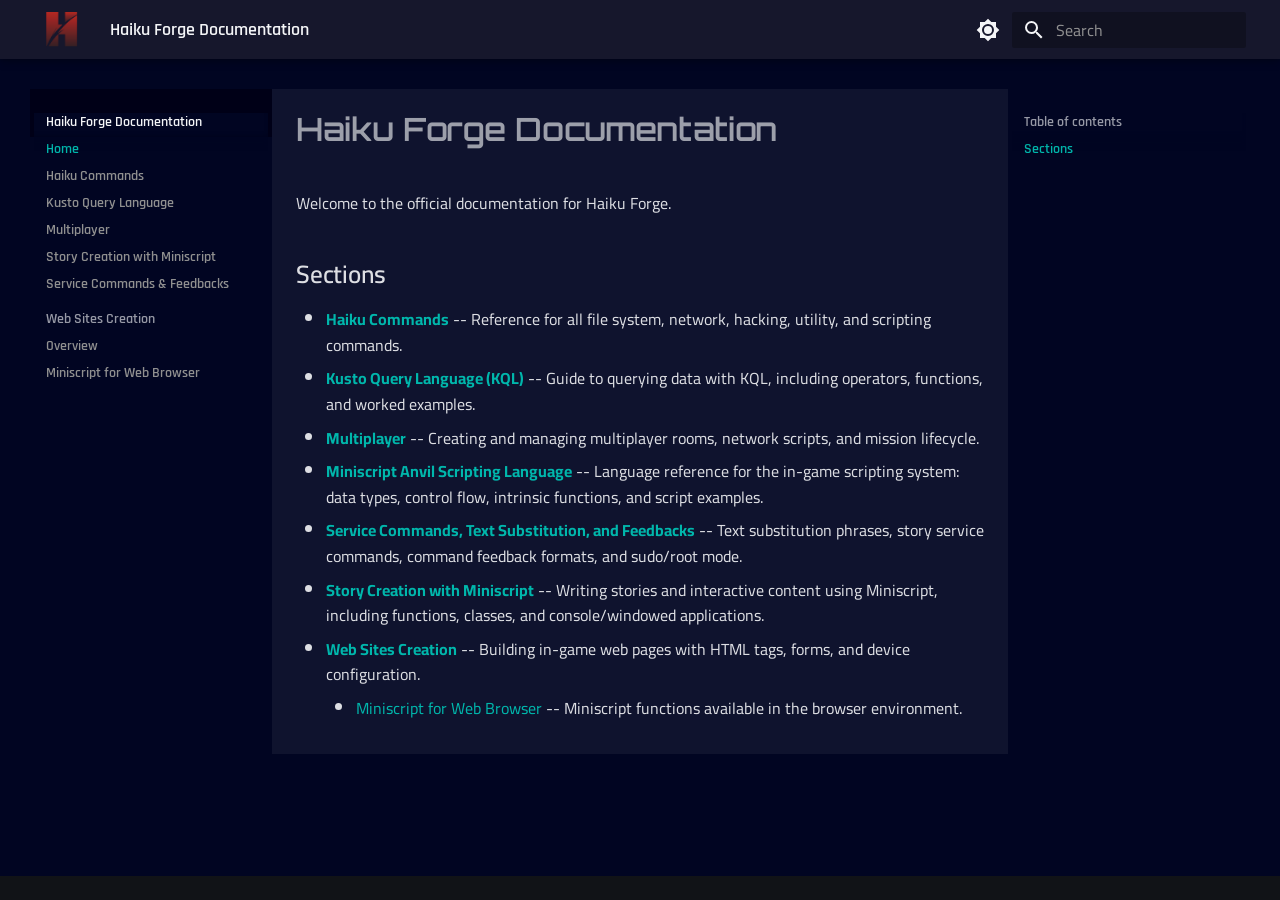
==== index.html @ ef755120 "Deployed f96b958 with MkDocs version: 1.6.1" ====
<!doctype html>
<html lang="en" class="no-js">
  <head>
    
      <meta charset="utf-8">
      <meta name="viewport" content="width=device-width,initial-scale=1">
      
      
      
        <link rel="canonical" href="https://haiku-inc.github.io/HaikuForgeDocumentation/">
      
      
      
        <link rel="next" href="haiku-commands/">
      
      
        
      
      
      <link rel="icon" href="assets/haiku-logo.png">
      <meta name="generator" content="mkdocs-1.6.1, mkdocs-material-9.7.6">
    
    
      
        <title>Haiku Forge Documentation</title>
      
    
    
      <link rel="stylesheet" href="assets/stylesheets/main.484c7ddc.min.css">
      
        
        <link rel="stylesheet" href="assets/stylesheets/palette.ab4e12ef.min.css">
      
      


    
    
      
    
    
      
        
        
        <link rel="preconnect" href="https://fonts.gstatic.com" crossorigin>
        <link rel="stylesheet" href="https://fonts.googleapis.com/css?family=Cairo:300,300i,400,400i,700,700i%7CInconsolata:400,400i,700,700i&display=fallback">
        <style>:root{--md-text-font:"Cairo";--md-code-font:"Inconsolata"}</style>
      
    
    
      <link rel="stylesheet" href="stylesheets/haiku.css">
    
    <script>__md_scope=new URL(".",location),__md_hash=e=>[...e].reduce(((e,_)=>(e<<5)-e+_.charCodeAt(0)),0),__md_get=(e,_=localStorage,t=__md_scope)=>JSON.parse(_.getItem(t.pathname+"."+e)),__md_set=(e,_,t=localStorage,a=__md_scope)=>{try{t.setItem(a.pathname+"."+e,JSON.stringify(_))}catch(e){}}</script>
    
      

    
    
  </head>
  
  
    
    
      
    
    
    
    
    <body dir="ltr" data-md-color-scheme="slate" data-md-color-primary="custom" data-md-color-accent="custom">
  
    
    <input class="md-toggle" data-md-toggle="drawer" type="checkbox" id="__drawer" autocomplete="off">
    <input class="md-toggle" data-md-toggle="search" type="checkbox" id="__search" autocomplete="off">
    <label class="md-overlay" for="__drawer"></label>
    <div data-md-component="skip">
      
        
        <a href="#haiku-forge-documentation" class="md-skip">
          Skip to content
        </a>
      
    </div>
    <div data-md-component="announce">
      
    </div>
    
    
      

  

<header class="md-header md-header--shadow" data-md-component="header">
  <nav class="md-header__inner md-grid" aria-label="Header">
    <a href="." title="Haiku Forge Documentation" class="md-header__button md-logo" aria-label="Haiku Forge Documentation" data-md-component="logo">
      
  <img src="assets/haiku-logo.png" alt="logo">

    </a>
    <label class="md-header__button md-icon" for="__drawer">
      
      <svg xmlns="http://www.w3.org/2000/svg" viewBox="0 0 24 24"><path d="M3 6h18v2H3zm0 5h18v2H3zm0 5h18v2H3z"/></svg>
    </label>
    <div class="md-header__title" data-md-component="header-title">
      <div class="md-header__ellipsis">
        <div class="md-header__topic">
          <span class="md-ellipsis">
            Haiku Forge Documentation
          </span>
        </div>
        <div class="md-header__topic" data-md-component="header-topic">
          <span class="md-ellipsis">
            
              Home
            
          </span>
        </div>
      </div>
    </div>
    
      
        <form class="md-header__option" data-md-component="palette">
  
    
    
    
    <input class="md-option" data-md-color-media="" data-md-color-scheme="slate" data-md-color-primary="custom" data-md-color-accent="custom"  aria-label="Switch to light mode"  type="radio" name="__palette" id="__palette_0">
    
      <label class="md-header__button md-icon" title="Switch to light mode" for="__palette_1" hidden>
        <svg xmlns="http://www.w3.org/2000/svg" viewBox="0 0 24 24"><path d="M12 8a4 4 0 0 0-4 4 4 4 0 0 0 4 4 4 4 0 0 0 4-4 4 4 0 0 0-4-4m0 10a6 6 0 0 1-6-6 6 6 0 0 1 6-6 6 6 0 0 1 6 6 6 6 0 0 1-6 6m8-9.31V4h-4.69L12 .69 8.69 4H4v4.69L.69 12 4 15.31V20h4.69L12 23.31 15.31 20H20v-4.69L23.31 12z"/></svg>
      </label>
    
  
    
    
    
    <input class="md-option" data-md-color-media="" data-md-color-scheme="default" data-md-color-primary="custom" data-md-color-accent="custom"  aria-label="Switch to dark mode"  type="radio" name="__palette" id="__palette_1">
    
      <label class="md-header__button md-icon" title="Switch to dark mode" for="__palette_0" hidden>
        <svg xmlns="http://www.w3.org/2000/svg" viewBox="0 0 24 24"><path d="M12 18c-.89 0-1.74-.2-2.5-.55C11.56 16.5 13 14.42 13 12s-1.44-4.5-3.5-5.45C10.26 6.2 11.11 6 12 6a6 6 0 0 1 6 6 6 6 0 0 1-6 6m8-9.31V4h-4.69L12 .69 8.69 4H4v4.69L.69 12 4 15.31V20h4.69L12 23.31 15.31 20H20v-4.69L23.31 12z"/></svg>
      </label>
    
  
</form>
      
    
    
      <script>var palette=__md_get("__palette");if(palette&&palette.color){if("(prefers-color-scheme)"===palette.color.media){var media=matchMedia("(prefers-color-scheme: light)"),input=document.querySelector(media.matches?"[data-md-color-media='(prefers-color-scheme: light)']":"[data-md-color-media='(prefers-color-scheme: dark)']");palette.color.media=input.getAttribute("data-md-color-media"),palette.color.scheme=input.getAttribute("data-md-color-scheme"),palette.color.primary=input.getAttribute("data-md-color-primary"),palette.color.accent=input.getAttribute("data-md-color-accent")}for(var[key,value]of Object.entries(palette.color))document.body.setAttribute("data-md-color-"+key,value)}</script>
    
    
    
      
      
        <label class="md-header__button md-icon" for="__search">
          
          <svg xmlns="http://www.w3.org/2000/svg" viewBox="0 0 24 24"><path d="M9.5 3A6.5 6.5 0 0 1 16 9.5c0 1.61-.59 3.09-1.56 4.23l.27.27h.79l5 5-1.5 1.5-5-5v-.79l-.27-.27A6.52 6.52 0 0 1 9.5 16 6.5 6.5 0 0 1 3 9.5 6.5 6.5 0 0 1 9.5 3m0 2C7 5 5 7 5 9.5S7 14 9.5 14 14 12 14 9.5 12 5 9.5 5"/></svg>
        </label>
        <div class="md-search" data-md-component="search" role="dialog">
  <label class="md-search__overlay" for="__search"></label>
  <div class="md-search__inner" role="search">
    <form class="md-search__form" name="search">
      <input type="text" class="md-search__input" name="query" aria-label="Search" placeholder="Search" autocapitalize="off" autocorrect="off" autocomplete="off" spellcheck="false" data-md-component="search-query" required>
      <label class="md-search__icon md-icon" for="__search">
        
        <svg xmlns="http://www.w3.org/2000/svg" viewBox="0 0 24 24"><path d="M9.5 3A6.5 6.5 0 0 1 16 9.5c0 1.61-.59 3.09-1.56 4.23l.27.27h.79l5 5-1.5 1.5-5-5v-.79l-.27-.27A6.52 6.52 0 0 1 9.5 16 6.5 6.5 0 0 1 3 9.5 6.5 6.5 0 0 1 9.5 3m0 2C7 5 5 7 5 9.5S7 14 9.5 14 14 12 14 9.5 12 5 9.5 5"/></svg>
        
        <svg xmlns="http://www.w3.org/2000/svg" viewBox="0 0 24 24"><path d="M20 11v2H8l5.5 5.5-1.42 1.42L4.16 12l7.92-7.92L13.5 5.5 8 11z"/></svg>
      </label>
      <nav class="md-search__options" aria-label="Search">
        
        <button type="reset" class="md-search__icon md-icon" title="Clear" aria-label="Clear" tabindex="-1">
          
          <svg xmlns="http://www.w3.org/2000/svg" viewBox="0 0 24 24"><path d="M19 6.41 17.59 5 12 10.59 6.41 5 5 6.41 10.59 12 5 17.59 6.41 19 12 13.41 17.59 19 19 17.59 13.41 12z"/></svg>
        </button>
      </nav>
      
        <div class="md-search__suggest" data-md-component="search-suggest"></div>
      
    </form>
    <div class="md-search__output">
      <div class="md-search__scrollwrap" tabindex="0" data-md-scrollfix>
        <div class="md-search-result" data-md-component="search-result">
          <div class="md-search-result__meta">
            Initializing search
          </div>
          <ol class="md-search-result__list" role="presentation"></ol>
        </div>
      </div>
    </div>
  </div>
</div>
      
    
    
  </nav>
  
</header>
    
    <div class="md-container" data-md-component="container">
      
      
        
          
        
      
      <main class="md-main" data-md-component="main">
        <div class="md-main__inner md-grid">
          
            
              
              <div class="md-sidebar md-sidebar--primary" data-md-component="sidebar" data-md-type="navigation" >
                <div class="md-sidebar__scrollwrap">
                  <div class="md-sidebar__inner">
                    



<nav class="md-nav md-nav--primary" aria-label="Navigation" data-md-level="0">
  <label class="md-nav__title" for="__drawer">
    <a href="." title="Haiku Forge Documentation" class="md-nav__button md-logo" aria-label="Haiku Forge Documentation" data-md-component="logo">
      
  <img src="assets/haiku-logo.png" alt="logo">

    </a>
    Haiku Forge Documentation
  </label>
  
  <ul class="md-nav__list" data-md-scrollfix>
    
      
      
  
  
    
  
  
  
    <li class="md-nav__item md-nav__item--active">
      
      <input class="md-nav__toggle md-toggle" type="checkbox" id="__toc">
      
      
        
      
      
        <label class="md-nav__link md-nav__link--active" for="__toc">
          
  
  
  <span class="md-ellipsis">
    
  
    Home
  

    
  </span>
  
  

          <span class="md-nav__icon md-icon"></span>
        </label>
      
      <a href="." class="md-nav__link md-nav__link--active">
        
  
  
  <span class="md-ellipsis">
    
  
    Home
  

    
  </span>
  
  

      </a>
      
        

<nav class="md-nav md-nav--secondary" aria-label="Table of contents">
  
  
  
    
  
  
    <label class="md-nav__title" for="__toc">
      <span class="md-nav__icon md-icon"></span>
      Table of contents
    </label>
    <ul class="md-nav__list" data-md-component="toc" data-md-scrollfix>
      
        <li class="md-nav__item">
  <a href="#sections" class="md-nav__link">
    <span class="md-ellipsis">
      
        Sections
      
    </span>
  </a>
  
</li>
      
    </ul>
  
</nav>
      
    </li>
  

    
      
      
  
  
  
  
    <li class="md-nav__item">
      <a href="haiku-commands/" class="md-nav__link">
        
  
  
  <span class="md-ellipsis">
    
  
    Haiku Commands
  

    
  </span>
  
  

      </a>
    </li>
  

    
      
      
  
  
  
  
    <li class="md-nav__item">
      <a href="kusto-query-language/" class="md-nav__link">
        
  
  
  <span class="md-ellipsis">
    
  
    Kusto Query Language
  

    
  </span>
  
  

      </a>
    </li>
  

    
      
      
  
  
  
  
    <li class="md-nav__item">
      <a href="multiplayer/" class="md-nav__link">
        
  
  
  <span class="md-ellipsis">
    
  
    Multiplayer
  

    
  </span>
  
  

      </a>
    </li>
  

    
      
      
  
  
  
  
    <li class="md-nav__item">
      <a href="story-creation-with-miniscript/" class="md-nav__link">
        
  
  
  <span class="md-ellipsis">
    
  
    Story Creation with Miniscript
  

    
  </span>
  
  

      </a>
    </li>
  

    
      
      
  
  
  
  
    <li class="md-nav__item">
      <a href="service-commands-and-feedbacks/" class="md-nav__link">
        
  
  
  <span class="md-ellipsis">
    
  
    Service Commands & Feedbacks
  

    
  </span>
  
  

      </a>
    </li>
  

    
      
      
  
  
  
  
    
    
    
    
      
        
        
      
    
    
    <li class="md-nav__item md-nav__item--section md-nav__item--nested">
      
        
        
          
        
        <input class="md-nav__toggle md-toggle md-toggle--indeterminate" type="checkbox" id="__nav_7" >
        
          
          <label class="md-nav__link" for="__nav_7" id="__nav_7_label" tabindex="">
            
  
  
  <span class="md-ellipsis">
    
  
    Web Sites Creation
  

    
  </span>
  
  

            <span class="md-nav__icon md-icon"></span>
          </label>
        
        <nav class="md-nav" data-md-level="1" aria-labelledby="__nav_7_label" aria-expanded="false">
          <label class="md-nav__title" for="__nav_7">
            <span class="md-nav__icon md-icon"></span>
            
  
    Web Sites Creation
  

          </label>
          <ul class="md-nav__list" data-md-scrollfix>
            
              
                
  
  
  
  
    <li class="md-nav__item">
      <a href="web-sites-creation/" class="md-nav__link">
        
  
  
  <span class="md-ellipsis">
    
  
    Overview
  

    
  </span>
  
  

      </a>
    </li>
  

              
            
              
                
  
  
  
  
    <li class="md-nav__item">
      <a href="web-sites-creation/miniscript-for-web-browser/" class="md-nav__link">
        
  
  
  <span class="md-ellipsis">
    
  
    Miniscript for Web Browser
  

    
  </span>
  
  

      </a>
    </li>
  

              
            
          </ul>
        </nav>
      
    </li>
  

    
  </ul>
</nav>
                  </div>
                </div>
              </div>
            
            
              
              <div class="md-sidebar md-sidebar--secondary" data-md-component="sidebar" data-md-type="toc" >
                <div class="md-sidebar__scrollwrap">
                  <div class="md-sidebar__inner">
                    

<nav class="md-nav md-nav--secondary" aria-label="Table of contents">
  
  
  
    
  
  
    <label class="md-nav__title" for="__toc">
      <span class="md-nav__icon md-icon"></span>
      Table of contents
    </label>
    <ul class="md-nav__list" data-md-component="toc" data-md-scrollfix>
      
        <li class="md-nav__item">
  <a href="#sections" class="md-nav__link">
    <span class="md-ellipsis">
      
        Sections
      
    </span>
  </a>
  
</li>
      
    </ul>
  
</nav>
                  </div>
                </div>
              </div>
            
          
          
            <div class="md-content" data-md-component="content">
              
              <article class="md-content__inner md-typeset">
                
                  



<h1 id="haiku-forge-documentation">Haiku Forge Documentation<a class="headerlink" href="#haiku-forge-documentation" title="Permanent link">&para;</a></h1>
<p>Welcome to the official documentation for Haiku Forge.</p>
<h2 id="sections">Sections<a class="headerlink" href="#sections" title="Permanent link">&para;</a></h2>
<ul>
<li><strong><a href="haiku-commands/">Haiku Commands</a></strong> -- Reference for all file system, network, hacking, utility, and scripting commands.</li>
<li><strong><a href="kusto-query-language/">Kusto Query Language (KQL)</a></strong> -- Guide to querying data with KQL, including operators, functions, and worked examples.</li>
<li><strong><a href="multiplayer/">Multiplayer</a></strong> -- Creating and managing multiplayer rooms, network scripts, and mission lifecycle.</li>
<li><strong><a href="miniscript-anvil-scripting-language/">Miniscript Anvil Scripting Language</a></strong> -- Language reference for the in-game scripting system: data types, control flow, intrinsic functions, and script examples.</li>
<li><strong><a href="service-commands-and-feedbacks/">Service Commands, Text Substitution, and Feedbacks</a></strong> -- Text substitution phrases, story service commands, command feedback formats, and sudo/root mode.</li>
<li><strong><a href="story-creation-with-miniscript/">Story Creation with Miniscript</a></strong> -- Writing stories and interactive content using Miniscript, including functions, classes, and console/windowed applications.</li>
<li><strong><a href="web-sites-creation/">Web Sites Creation</a></strong> -- Building in-game web pages with HTML tags, forms, and device configuration.<ul>
<li><a href="web-sites-creation/miniscript-for-web-browser/">Miniscript for Web Browser</a> -- Miniscript functions available in the browser environment.</li>
</ul>
</li>
</ul>












                
              </article>
            </div>
          
          
<script>var target=document.getElementById(location.hash.slice(1));target&&target.name&&(target.checked=target.name.startsWith("__tabbed_"))</script>
        </div>
        
          <button type="button" class="md-top md-icon" data-md-component="top" hidden>
  
  <svg xmlns="http://www.w3.org/2000/svg" viewBox="0 0 24 24"><path d="M13 20h-2V8l-5.5 5.5-1.42-1.42L12 4.16l7.92 7.92-1.42 1.42L13 8z"/></svg>
  Back to top
</button>
        
      </main>
      
        <footer class="md-footer">
  
  <div class="md-footer-meta md-typeset">
    <div class="md-footer-meta__inner md-grid">
      <div class="md-copyright">
  
  
</div>
      
    </div>
  </div>
</footer>
      
    </div>
    <div class="md-dialog" data-md-component="dialog">
      <div class="md-dialog__inner md-typeset"></div>
    </div>
    
    
    
      
      
      <script id="__config" type="application/json">{"annotate": null, "base": ".", "features": ["navigation.sections", "navigation.expand", "search.suggest", "search.highlight", "content.code.copy", "navigation.top"], "search": "assets/javascripts/workers/search.2c215733.min.js", "tags": null, "translations": {"clipboard.copied": "Copied to clipboard", "clipboard.copy": "Copy to clipboard", "search.result.more.one": "1 more on this page", "search.result.more.other": "# more on this page", "search.result.none": "No matching documents", "search.result.one": "1 matching document", "search.result.other": "# matching documents", "search.result.placeholder": "Type to start searching", "search.result.term.missing": "Missing", "select.version": "Select version"}, "version": null}</script>
    
    
      <script src="assets/javascripts/bundle.79ae519e.min.js"></script>
      
    
  </body>
</html>
---- assets/stylesheets/main.484c7ddc.min.css ----
@charset "UTF-8";html{-webkit-text-size-adjust:none;-moz-text-size-adjust:none;text-size-adjust:none;box-sizing:border-box}*,:after,:before{box-sizing:inherit}@media (prefers-reduced-motion){*,:after,:before{transition:none!important}}body{margin:0}a,button,input,label{-webkit-tap-highlight-color:transparent}a{color:inherit;text-decoration:none}hr{border:0;box-sizing:initial;display:block;height:.05rem;overflow:visible;padding:0}small{font-size:80%}sub,sup{line-height:1em}img{border-style:none}table{border-collapse:initial;border-spacing:0}td,th{font-weight:400;vertical-align:top}button{background:#0000;border:0;font-family:inherit;font-size:inherit;margin:0;padding:0}input{border:0;outline:none}:root{--md-primary-fg-color:#4051b5;--md-primary-fg-color--light:#5d6cc0;--md-primary-fg-color--dark:#303fa1;--md-primary-bg-color:#fff;--md-primary-bg-color--light:#ffffffb3;--md-accent-fg-color:#526cfe;--md-accent-fg-color--transparent:#526cfe1a;--md-accent-bg-color:#fff;--md-accent-bg-color--light:#ffffffb3}[data-md-color-scheme=default]{color-scheme:light}[data-md-color-scheme=default] img[src$="#gh-dark-mode-only"],[data-md-color-scheme=default] img[src$="#only-dark"]{display:none}:root,[data-md-color-scheme=default]{--md-hue:225deg;--md-default-fg-color:#000000de;--md-default-fg-color--light:#0000008a;--md-default-fg-color--lighter:#00000052;--md-default-fg-color--lightest:#00000012;--md-default-bg-color:#fff;--md-default-bg-color--light:#ffffffb3;--md-default-bg-color--lighter:#ffffff4d;--md-default-bg-color--lightest:#ffffff1f;--md-code-fg-color:#36464e;--md-code-bg-color:#f5f5f5;--md-code-bg-color--light:#f5f5f5b3;--md-code-bg-color--lighter:#f5f5f54d;--md-code-hl-color:#4287ff;--md-code-hl-color--light:#4287ff1a;--md-code-hl-number-color:#d52a2a;--md-code-hl-special-color:#db1457;--md-code-hl-function-color:#a846b9;--md-code-hl-constant-color:#6e59d9;--md-code-hl-keyword-color:#3f6ec6;--md-code-hl-string-color:#1c7d4d;--md-code-hl-name-color:var(--md-code-fg-color);--md-code-hl-operator-color:var(--md-default-fg-color--light);--md-code-hl-punctuation-color:var(--md-default-fg-color--light);--md-code-hl-comment-color:var(--md-default-fg-color--light);--md-code-hl-generic-color:var(--md-default-fg-color--light);--md-code-hl-variable-color:var(--md-default-fg-color--light);--md-typeset-color:var(--md-default-fg-color);--md-typeset-a-color:var(--md-primary-fg-color);--md-typeset-del-color:#f5503d26;--md-typeset-ins-color:#0bd57026;--md-typeset-kbd-color:#fafafa;--md-typeset-kbd-accent-color:#fff;--md-typeset-kbd-border-color:#b8b8b8;--md-typeset-mark-color:#ffff0080;--md-typeset-table-color:#0000001f;--md-typeset-table-color--light:rgba(0,0,0,.035);--md-admonition-fg-color:var(--md-default-fg-color);--md-admonition-bg-color:var(--md-default-bg-color);--md-warning-fg-color:#000000de;--md-warning-bg-color:#ff9;--md-footer-fg-color:#fff;--md-footer-fg-color--light:#ffffffb3;--md-footer-fg-color--lighter:#ffffff73;--md-footer-bg-color:#000000de;--md-footer-bg-color--dark:#00000052;--md-shadow-z1:0 0.2rem 0.5rem #0000000d,0 0 0.05rem #0000001a;--md-shadow-z2:0 0.2rem 0.5rem #0000001a,0 0 0.05rem #00000040;--md-shadow-z3:0 0.2rem 0.5rem #0003,0 0 0.05rem #00000059}.md-icon svg{fill:currentcolor;display:block;height:1.2rem;width:1.2rem}body{-webkit-font-smoothing:antialiased;-moz-osx-font-smoothing:grayscale;--md-text-font-family:var(--md-text-font,_),-apple-system,BlinkMacSystemFont,Helvetica,Arial,sans-serif;--md-code-font-family:var(--md-code-font,_),SFMono-Regular,Consolas,Menlo,monospace}aside,body,input{font-feature-settings:"kern","liga";color:var(--md-typeset-color);font-family:var(--md-text-font-family)}code,kbd,pre{font-feature-settings:"kern";font-family:var(--md-code-font-family)}:root{--md-typeset-table-sort-icon:url('data:image/svg+xml;charset=utf-8,<svg xmlns="http://www.w3.org/2000/svg" viewBox="0 0 24 24"><path d="m18 21-4-4h3V7h-3l4-4 4 4h-3v10h3M2 19v-2h10v2M2 13v-2h7v2M2 7V5h4v2z"/></svg>');--md-typeset-table-sort-icon--asc:url('data:image/svg+xml;charset=utf-8,<svg xmlns="http://www.w3.org/2000/svg" viewBox="0 0 24 24"><path d="M19 17h3l-4 4-4-4h3V3h2M2 17h10v2H2M6 5v2H2V5m0 6h7v2H2z"/></svg>');--md-typeset-table-sort-icon--desc:url('data:image/svg+xml;charset=utf-8,<svg xmlns="http://www.w3.org/2000/svg" viewBox="0 0 24 24"><path d="M19 7h3l-4-4-4 4h3v14h2M2 17h10v2H2M6 5v2H2V5m0 6h7v2H2z"/></svg>')}.md-typeset{-webkit-print-color-adjust:exact;color-adjust:exact;font-size:.8rem;line-height:1.6;overflow-wrap:break-word}@media print{.md-typeset{font-size:.68rem}}.md-typeset blockquote,.md-typeset dl,.md-typeset figure,.md-typeset ol,.md-typeset pre,.md-typeset ul{margin-bottom:1em;margin-top:1em}.md-typeset h1{color:var(--md-default-fg-color--light);font-size:2em;line-height:1.3;margin:0 0 1.25em}.md-typeset h1,.md-typeset h2{font-weight:300;letter-spacing:-.01em}.md-typeset h2{font-size:1.5625em;line-height:1.4;margin:1.6em 0 .64em}.md-typeset h3{font-size:1.25em;font-weight:400;letter-spacing:-.01em;line-height:1.5;margin:1.6em 0 .8em}.md-typeset h2+h3{margin-top:.8em}.md-typeset h4{font-weight:700;letter-spacing:-.01em;margin:1em 0}.md-typeset h5,.md-typeset h6{color:var(--md-default-fg-color--light);font-size:.8em;font-weight:700;letter-spacing:-.01em;margin:1.25em 0}.md-typeset h5{text-transform:uppercase}.md-typeset h5 code{text-transform:none}.md-typeset hr{border-bottom:.05rem solid var(--md-default-fg-color--lightest);display:flow-root;margin:1.5em 0}.md-typeset a{color:var(--md-typeset-a-color);word-break:break-word}.md-typeset a,.md-typeset a:before{transition:color 125ms}.md-typeset a:focus,.md-typeset a:hover{color:var(--md-accent-fg-color)}.md-typeset a:focus code,.md-typeset a:hover code{background-color:var(--md-accent-fg-color--transparent);color:var(--md-accent-fg-color)}.md-typeset a code{color:var(--md-typeset-a-color)}.md-typeset a.focus-visible{outline-color:var(--md-accent-fg-color);outline-offset:.2rem}.md-typeset code,.md-typeset kbd,.md-typeset pre{color:var(--md-code-fg-color);direction:ltr;font-variant-ligatures:none;transition:background-color 125ms}@media print{.md-typeset code,.md-typeset kbd,.md-typeset pre{white-space:pre-wrap}}.md-typeset code{background-color:var(--md-code-bg-color);border-radius:.1rem;-webkit-box-decoration-break:clone;box-decoration-break:clone;font-size:.85em;padding:0 .2941176471em;transition:color 125ms,background-color 125ms;word-break:break-word}.md-typeset code:not(.focus-visible){-webkit-tap-highlight-color:transparent;outline:none}.md-typeset pre{display:flow-root;line-height:1.4;position:relative}.md-typeset pre>code{-webkit-box-decoration-break:slice;box-decoration-break:slice;box-shadow:none;display:block;margin:0;outline-color:var(--md-accent-fg-color);overflow:auto;padding:.7720588235em 1.1764705882em;scrollbar-color:var(--md-default-fg-color--lighter) #0000;scrollbar-width:thin;touch-action:auto;word-break:normal}.md-typeset pre>code:hover{scrollbar-color:var(--md-accent-fg-color) #0000}.md-typeset pre>code::-webkit-scrollbar{height:.2rem;width:.2rem}.md-typeset pre>code::-webkit-scrollbar-thumb{background-color:var(--md-default-fg-color--lighter)}.md-typeset pre>code::-webkit-scrollbar-thumb:hover{background-color:var(--md-accent-fg-color)}.md-typeset kbd{background-color:var(--md-typeset-kbd-color);border-radius:.1rem;box-shadow:0 .1rem 0 .05rem var(--md-typeset-kbd-border-color),0 .1rem 0 var(--md-typeset-kbd-border-color),0 -.1rem .2rem var(--md-typeset-kbd-accent-color) inset;color:var(--md-default-fg-color);display:inline-block;font-size:.75em;padding:0 .6666666667em;vertical-align:text-top;word-break:break-word}.md-typeset mark{background-color:var(--md-typeset-mark-color);-webkit-box-decoration-break:clone;box-decoration-break:clone;color:inherit;word-break:break-word}.md-typeset abbr{cursor:help;text-decoration:none}.md-typeset [data-preview],.md-typeset abbr{border-bottom:.05rem dotted var(--md-default-fg-color--light)}.md-typeset small{opacity:.75}[dir=ltr] .md-typeset sub,[dir=ltr] .md-typeset sup{margin-left:.078125em}[dir=rtl] .md-typeset sub,[dir=rtl] .md-typeset sup{margin-right:.078125em}[dir=ltr] .md-typeset blockquote{padding-left:.6rem}[dir=rtl] .md-typeset blockquote{padding-right:.6rem}[dir=ltr] .md-typeset blockquote{border-left:.2rem solid var(--md-default-fg-color--lighter)}[dir=rtl] .md-typeset blockquote{border-right:.2rem solid var(--md-default-fg-color--lighter)}.md-typeset blockquote{color:var(--md-default-fg-color--light);margin-left:0;margin-right:0}.md-typeset ul{list-style-type:disc}.md-typeset ul[type]{list-style-type:revert-layer}[dir=ltr] .md-typeset ol,[dir=ltr] .md-typeset ul{margin-left:.625em}[dir=rtl] .md-typeset ol,[dir=rtl] .md-typeset ul{margin-right:.625em}.md-typeset ol,.md-typeset ul{padding:0}.md-typeset ol:not([hidden]),.md-typeset ul:not([hidden]){display:flow-root}.md-typeset ol ol,.md-typeset ul ol{list-style-type:lower-alpha}.md-typeset ol ol ol,.md-typeset ul ol ol{list-style-type:lower-roman}.md-typeset ol ol ol ol,.md-typeset ul ol ol ol{list-style-type:upper-alpha}.md-typeset ol ol ol ol ol,.md-typeset ul ol ol ol ol{list-style-type:upper-roman}.md-typeset ol[type],.md-typeset ul[type]{list-style-type:revert-layer}[dir=ltr] .md-typeset ol li,[dir=ltr] .md-typeset ul li{margin-left:1.25em}[dir=rtl] .md-typeset ol li,[dir=rtl] .md-typeset ul li{margin-right:1.25em}.md-typeset ol li,.md-typeset ul li{margin-bottom:.5em}.md-typeset ol li blockquote,.md-typeset ol li p,.md-typeset ul li blockquote,.md-typeset ul li p{margin:.5em 0}.md-typeset ol li:last-child,.md-typeset ul li:last-child{margin-bottom:0}[dir=ltr] .md-typeset ol li ol,[dir=ltr] .md-typeset ol li ul,[dir=ltr] .md-typeset ul li ol,[dir=ltr] .md-typeset ul li ul{margin-left:.625em}[dir=rtl] .md-typeset ol li ol,[dir=rtl] .md-typeset ol li ul,[dir=rtl] .md-typeset ul li ol,[dir=rtl] .md-typeset ul li ul{margin-right:.625em}.md-typeset ol li ol,.md-typeset ol li ul,.md-typeset ul li ol,.md-typeset ul li ul{margin-bottom:.5em;margin-top:.5em}[dir=ltr] .md-typeset dd{margin-left:1.875em}[dir=rtl] .md-typeset dd{margin-right:1.875em}.md-typeset dd{margin-bottom:1.5em;margin-top:1em}.md-typeset img,.md-typeset svg,.md-typeset video{height:auto;max-width:100%}.md-typeset img[align=left]{margin:1em 1em 1em 0}.md-typeset img[align=right]{margin:1em 0 1em 1em}.md-typeset img[align]:only-child{margin-top:0}.md-typeset figure{display:flow-root;margin:1em auto;max-width:100%;text-align:center;width:fit-content}.md-typeset figure img{display:block;margin:0 auto}.md-typeset figcaption{font-style:italic;margin:1em auto;max-width:24rem}.md-typeset iframe{max-width:100%}.md-typeset table:not([class]){background-color:var(--md-default-bg-color);border:.05rem solid var(--md-typeset-table-color);border-radius:.1rem;display:inline-block;font-size:.64rem;max-width:100%;overflow:auto;touch-action:auto}@media print{.md-typeset table:not([class]){display:table}}.md-typeset table:not([class])+*{margin-top:1.5em}.md-typeset table:not([class]) td>:first-child,.md-typeset table:not([class]) th>:first-child{margin-top:0}.md-typeset table:not([class]) td>:last-child,.md-typeset table:not([class]) th>:last-child{margin-bottom:0}.md-typeset table:not([class]) td:not([align]),.md-typeset table:not([class]) th:not([align]){text-align:left}[dir=rtl] .md-typeset table:not([class]) td:not([align]),[dir=rtl] .md-typeset table:not([class]) th:not([align]){text-align:right}.md-typeset table:not([class]) th{font-weight:700;min-width:5rem;padding:.9375em 1.25em;vertical-align:top}.md-typeset table:not([class]) td{border-top:.05rem solid var(--md-typeset-table-color);padding:.9375em 1.25em;vertical-align:top}.md-typeset table:not([class]) tbody tr{transition:background-color 125ms}.md-typeset table:not([class]) tbody tr:hover{background-color:var(--md-typeset-table-color--light);box-shadow:0 .05rem 0 var(--md-default-bg-color) inset}.md-typeset table:not([class]) a{word-break:normal}.md-typeset table th[role=columnheader]{cursor:pointer}[dir=ltr] .md-typeset table th[role=columnheader]:after{margin-left:.5em}[dir=rtl] .md-typeset table th[role=columnheader]:after{margin-right:.5em}.md-typeset table th[role=columnheader]:after{content:"";display:inline-block;height:1.2em;-webkit-mask-image:var(--md-typeset-table-sort-icon);mask-image:var(--md-typeset-table-sort-icon);-webkit-mask-repeat:no-repeat;mask-repeat:no-repeat;-webkit-mask-size:contain;mask-size:contain;transition:background-color 125ms;vertical-align:text-bottom;width:1.2em}.md-typeset table th[role=columnheader]:hover:after{background-color:var(--md-default-fg-color--lighter)}.md-typeset table th[role=columnheader][aria-sort=ascending]:after{background-color:var(--md-default-fg-color--light);-webkit-mask-image:var(--md-typeset-table-sort-icon--asc);mask-image:var(--md-typeset-table-sort-icon--asc)}.md-typeset table th[role=columnheader][aria-sort=descending]:after{background-color:var(--md-default-fg-color--light);-webkit-mask-image:var(--md-typeset-table-sort-icon--desc);mask-image:var(--md-typeset-table-sort-icon--desc)}.md-typeset__scrollwrap{margin:1em -.8rem;overflow-x:auto;touch-action:auto}.md-typeset__table{display:inline-block;margin-bottom:.5em;padding:0 .8rem}@media print{.md-typeset__table{display:block}}html .md-typeset__table table{display:table;margin:0;overflow:hidden;width:100%}@media screen and (max-width:44.984375em){.md-content__inner>pre{margin:1em -.8rem}.md-content__inner>pre code{border-radius:0}}.md-typeset .md-author{border-radius:100%;display:block;flex-shrink:0;height:1.6rem;overflow:hidden;position:relative;transition:color 125ms,transform 125ms;width:1.6rem}.md-typeset .md-author img{display:block}.md-typeset .md-author--more{background:var(--md-default-fg-color--lightest);color:var(--md-default-fg-color--lighter);font-size:.6rem;font-weight:700;line-height:1.6rem;text-align:center}.md-typeset .md-author--long{height:2.4rem;width:2.4rem}.md-typeset a.md-author{transform:scale(1)}.md-typeset a.md-author img{border-radius:100%;filter:grayscale(100%) opacity(75%);transition:filter 125ms}.md-typeset a.md-author:focus,.md-typeset a.md-author:hover{transform:scale(1.1);z-index:1}.md-typeset a.md-author:focus img,.md-typeset a.md-author:hover img{filter:grayscale(0)}.md-banner{background-color:var(--md-footer-bg-color);color:var(--md-footer-fg-color);overflow:auto}@media print{.md-banner{display:none}}.md-banner--warning{background-color:var(--md-warning-bg-color);color:var(--md-warning-fg-color)}.md-banner__inner{font-size:.7rem;margin:.6rem auto;padding:0 .8rem}[dir=ltr] .md-banner__button{float:right}[dir=rtl] .md-banner__button{float:left}.md-banner__button{color:inherit;cursor:pointer;transition:opacity .25s}.no-js .md-banner__button{display:none}.md-banner__button:hover{opacity:.7}html{font-size:125%;height:100%;overflow-x:hidden}@media screen and (min-width:100em){html{font-size:137.5%}}@media screen and (min-width:125em){html{font-size:150%}}body{background-color:var(--md-default-bg-color);display:flex;flex-direction:column;font-size:.5rem;min-height:100%;position:relative;width:100%}@media print{body{display:block}}@media screen and (max-width:59.984375em){body[data-md-scrolllock]{position:fixed}}.md-grid{margin-left:auto;margin-right:auto;max-width:61rem}.md-container{display:flex;flex-direction:column;flex-grow:1}@media print{.md-container{display:block}}.md-main{flex-grow:1}.md-main__inner{display:flex;height:100%;margin-top:1.5rem}.md-ellipsis{overflow:hidden;text-overflow:ellipsis}.md-toggle{display:none}.md-option{height:0;opacity:0;position:absolute;width:0}.md-option:checked+label:not([hidden]){display:block}.md-option.focus-visible+label{outline-color:var(--md-accent-fg-color);outline-style:auto}.md-skip{background-color:var(--md-default-fg-color);border-radius:.1rem;color:var(--md-default-bg-color);font-size:.64rem;margin:.5rem;opacity:0;outline-color:var(--md-accent-fg-color);padding:.3rem .5rem;position:fixed;transform:translateY(.4rem);z-index:-1}.md-skip:focus{opacity:1;transform:translateY(0);transition:transform .25s cubic-bezier(.4,0,.2,1),opacity 175ms 75ms;z-index:10}@page{margin:25mm}:root{--md-clipboard-icon:url('data:image/svg+xml;charset=utf-8,<svg xmlns="http://www.w3.org/2000/svg" viewBox="0 0 24 24"><path d="M19 21H8V7h11m0-2H8a2 2 0 0 0-2 2v14a2 2 0 0 0 2 2h11a2 2 0 0 0 2-2V7a2 2 0 0 0-2-2m-3-4H4a2 2 0 0 0-2 2v14h2V3h12z"/></svg>')}.md-clipboard{border-radius:.1rem;color:var(--md-default-fg-color--lightest);cursor:pointer;height:1.5em;outline-color:var(--md-accent-fg-color);outline-offset:.1rem;transition:color .25s;width:1.5em;z-index:1}@media print{.md-clipboard{display:none}}.md-clipboard:not(.focus-visible){-webkit-tap-highlight-color:transparent;outline:none}:hover>.md-clipboard{color:var(--md-default-fg-color--light)}.md-clipboard:focus,.md-clipboard:hover{color:var(--md-accent-fg-color)}.md-clipboard:after{background-color:currentcolor;content:"";display:block;height:1.125em;margin:0 auto;-webkit-mask-image:var(--md-clipboard-icon);mask-image:var(--md-clipboard-icon);-webkit-mask-position:center;mask-position:center;-webkit-mask-repeat:no-repeat;mask-repeat:no-repeat;-webkit-mask-size:contain;mask-size:contain;width:1.125em}.md-clipboard--inline{cursor:pointer}.md-clipboard--inline code{transition:color .25s,background-color .25s}.md-clipboard--inline:focus code,.md-clipboard--inline:hover code{background-color:var(--md-accent-fg-color--transparent);color:var(--md-accent-fg-color)}:root{--md-code-select-icon:url('data:image/svg+xml;charset=utf-8,<svg xmlns="http://www.w3.org/2000/svg" viewBox="0 0 24 24"><path d="M19 19h-4v2h4c1.1 0 2-.9 2-2v-4h-2m0-12h-4v2h4v4h2V5c0-1.1-.9-2-2-2M5 5h4V3H5c-1.1 0-2 .9-2 2v4h2m0 6H3v4c0 1.1.9 2 2 2h4v-2H5zm2-4h2v2H7zm4 0h2v2h-2zm4 0h2v2h-2zM7 7h2v2H7zm4 0h2v2h-2zm4 0h2v2h-2zm-8 8h2v2H7zm4 0h2v2h-2zm4 0h2v2h-2z"/></svg>');--md-code-copy-icon:url('data:image/svg+xml;charset=utf-8,<svg xmlns="http://www.w3.org/2000/svg" viewBox="0 0 24 24"><path d="M19 21H8V7h11m0-2H8a2 2 0 0 0-2 2v14a2 2 0 0 0 2 2h11a2 2 0 0 0 2-2V7a2 2 0 0 0-2-2m-3-4H4a2 2 0 0 0-2 2v14h2V3h12z"/></svg>')}.md-typeset .md-code__content{display:grid}.md-code__nav{background-color:var(--md-code-bg-color--lighter);border-radius:.1rem;display:flex;gap:.2rem;padding:.2rem;position:absolute;right:.25em;top:.25em;transition:background-color .25s;z-index:1}:hover>.md-code__nav{background-color:var(--md-code-bg-color--light)}.md-code__button{color:var(--md-default-fg-color--lightest);cursor:pointer;display:block;height:1.5em;outline-color:var(--md-accent-fg-color);outline-offset:.1rem;transition:color .25s;width:1.5em}:hover>*>.md-code__button{color:var(--md-default-fg-color--light)}.md-code__button.focus-visible,.md-code__button:hover{color:var(--md-accent-fg-color)}.md-code__button--active{color:var(--md-default-fg-color)!important}.md-code__button:after{background-color:currentcolor;content:"";display:block;height:1.125em;margin:0 auto;-webkit-mask-position:center;mask-position:center;-webkit-mask-repeat:no-repeat;mask-repeat:no-repeat;-webkit-mask-size:contain;mask-size:contain;width:1.125em}.md-code__button[data-md-type=select]:after{-webkit-mask-image:var(--md-code-select-icon);mask-image:var(--md-code-select-icon)}.md-code__button[data-md-type=copy]:after{-webkit-mask-image:var(--md-code-copy-icon);mask-image:var(--md-code-copy-icon)}@keyframes consent{0%{opacity:0;transform:translateY(100%)}to{opacity:1;transform:translateY(0)}}@keyframes overlay{0%{opacity:0}to{opacity:1}}.md-consent__overlay{animation:overlay .25s both;-webkit-backdrop-filter:blur(.1rem);backdrop-filter:blur(.1rem);background-color:#0000008a;height:100%;opacity:1;position:fixed;top:0;width:100%;z-index:5}.md-consent__inner{animation:consent .5s cubic-bezier(.1,.7,.1,1) both;background-color:var(--md-default-bg-color);border:0;border-radius:.1rem;bottom:0;box-shadow:0 0 .2rem #0000001a,0 .2rem .4rem #0003;max-height:100%;overflow:auto;padding:0;position:fixed;width:100%;z-index:5}.md-consent__form{padding:.8rem}.md-consent__settings{display:none;margin:1em 0}input:checked+.md-consent__settings{display:block}.md-consent__controls{margin-bottom:.8rem}.md-typeset .md-consent__controls .md-button{display:inline}@media screen and (max-width:44.984375em){.md-typeset .md-consent__controls .md-button{display:block;margin-top:.4rem;text-align:center;width:100%}}.md-consent label{cursor:pointer}.md-content{flex-grow:1;min-width:0}.md-content__inner{margin:0 .8rem 1.2rem;padding-top:.6rem}@media screen and (min-width:76.25em){[dir=ltr] .md-sidebar--primary:not([hidden])~.md-content>.md-content__inner{margin-left:1.2rem}[dir=ltr] .md-sidebar--secondary:not([hidden])~.md-content>.md-content__inner,[dir=rtl] .md-sidebar--primary:not([hidden])~.md-content>.md-content__inner{margin-right:1.2rem}[dir=rtl] .md-sidebar--secondary:not([hidden])~.md-content>.md-content__inner{margin-left:1.2rem}}.md-content__inner:before{content:"";display:block;height:.4rem}.md-content__inner>:last-child{margin-bottom:0}[dir=ltr] .md-content__button{float:right}[dir=rtl] .md-content__button{float:left}[dir=ltr] .md-content__button{margin-left:.4rem}[dir=rtl] .md-content__button{margin-right:.4rem}.md-content__button{margin:.4rem 0;padding:0}@media print{.md-content__button{display:none}}.md-typeset .md-content__button{color:var(--md-default-fg-color--lighter)}.md-content__button svg{display:inline;vertical-align:top}[dir=rtl] .md-content__button svg{transform:scaleX(-1)}[dir=ltr] .md-dialog{right:.8rem}[dir=rtl] .md-dialog{left:.8rem}.md-dialog{background-color:var(--md-default-fg-color);border-radius:.1rem;bottom:.8rem;box-shadow:var(--md-shadow-z3);min-width:11.1rem;opacity:0;padding:.4rem .6rem;pointer-events:none;position:fixed;transform:translateY(100%);transition:transform 0ms .4s,opacity .4s;z-index:4}@media print{.md-dialog{display:none}}.md-dialog--active{opacity:1;pointer-events:auto;transform:translateY(0);transition:transform .4s cubic-bezier(.075,.85,.175,1),opacity .4s}.md-dialog__inner{color:var(--md-default-bg-color);font-size:.7rem}.md-feedback{margin:2em 0 1em;text-align:center}.md-feedback fieldset{border:none;margin:0;padding:0}.md-feedback__title{font-weight:700;margin:1em auto}.md-feedback__inner{position:relative}.md-feedback__list{display:flex;flex-wrap:wrap;place-content:baseline center;position:relative}.md-feedback__list:hover .md-icon:not(:disabled){color:var(--md-default-fg-color--lighter)}:disabled .md-feedback__list{min-height:1.8rem}.md-feedback__icon{color:var(--md-default-fg-color--light);cursor:pointer;flex-shrink:0;margin:0 .1rem;transition:color 125ms}.md-feedback__icon:not(:disabled).md-icon:hover{color:var(--md-accent-fg-color)}.md-feedback__icon:disabled{color:var(--md-default-fg-color--lightest);pointer-events:none}.md-feedback__note{opacity:0;position:relative;transform:translateY(.4rem);transition:transform .4s cubic-bezier(.1,.7,.1,1),opacity .15s}.md-feedback__note>*{margin:0 auto;max-width:16rem}:disabled .md-feedback__note{opacity:1;transform:translateY(0)}@media print{.md-feedback{display:none}}.md-footer{background-color:var(--md-footer-bg-color);color:var(--md-footer-fg-color)}@media print{.md-footer{display:none}}.md-footer__inner{justify-content:space-between;overflow:auto;padding:.2rem}.md-footer__inner:not([hidden]){display:flex}.md-footer__link{align-items:end;display:flex;flex-grow:0.01;margin-bottom:.4rem;margin-top:1rem;max-width:100%;outline-color:var(--md-accent-fg-color);overflow:hidden;transition:opacity .25s}.md-footer__link:focus,.md-footer__link:hover{opacity:.7}[dir=rtl] .md-footer__link svg{transform:scaleX(-1)}@media screen and (max-width:44.984375em){.md-footer__link--prev{flex-shrink:0}.md-footer__link--prev .md-footer__title{display:none}}[dir=ltr] .md-footer__link--next{margin-left:auto}[dir=rtl] .md-footer__link--next{margin-right:auto}.md-footer__link--next{text-align:right}[dir=rtl] .md-footer__link--next{text-align:left}.md-footer__title{flex-grow:1;font-size:.9rem;margin-bottom:.7rem;max-width:calc(100% - 2.4rem);padding:0 1rem;white-space:nowrap}.md-footer__button{margin:.2rem;padding:.4rem}.md-footer__direction{font-size:.64rem;opacity:.7}.md-footer-meta{background-color:var(--md-footer-bg-color--dark)}.md-footer-meta__inner{display:flex;flex-wrap:wrap;justify-content:space-between;padding:.2rem}html .md-footer-meta.md-typeset a{color:var(--md-footer-fg-color--light)}html .md-footer-meta.md-typeset a:focus,html .md-footer-meta.md-typeset a:hover{color:var(--md-footer-fg-color)}.md-copyright{color:var(--md-footer-fg-color--lighter);font-size:.64rem;margin:auto .6rem;padding:.4rem 0;width:100%}@media screen and (min-width:45em){.md-copyright{width:auto}}.md-copyright__highlight{color:var(--md-footer-fg-color--light)}.md-social{display:inline-flex;gap:.2rem;margin:0 .4rem;padding:.2rem 0 .6rem}@media screen and (min-width:45em){.md-social{padding:.6rem 0}}.md-social__link{display:inline-block;height:1.6rem;text-align:center;width:1.6rem}.md-social__link:before{line-height:1.9}.md-social__link svg{fill:currentcolor;max-height:.8rem;vertical-align:-25%}.md-typeset .md-button{border:.1rem solid;border-radius:.1rem;color:var(--md-primary-fg-color);cursor:pointer;display:inline-block;font-weight:700;padding:.625em 2em;transition:color 125ms,background-color 125ms,border-color 125ms}.md-typeset .md-button--primary{background-color:var(--md-primary-fg-color);border-color:var(--md-primary-fg-color);color:var(--md-primary-bg-color)}.md-typeset .md-button:focus,.md-typeset .md-button:hover{background-color:var(--md-accent-fg-color);border-color:var(--md-accent-fg-color);color:var(--md-accent-bg-color)}[dir=ltr] .md-typeset .md-input{border-top-left-radius:.1rem}[dir=ltr] .md-typeset .md-input,[dir=rtl] .md-typeset .md-input{border-top-right-radius:.1rem}[dir=rtl] .md-typeset .md-input{border-top-left-radius:.1rem}.md-typeset .md-input{border-bottom:.1rem solid var(--md-default-fg-color--lighter);box-shadow:var(--md-shadow-z1);font-size:.8rem;height:1.8rem;padding:0 .6rem;transition:border .25s,box-shadow .25s}.md-typeset .md-input:focus,.md-typeset .md-input:hover{border-bottom-color:var(--md-accent-fg-color);box-shadow:var(--md-shadow-z2)}.md-typeset .md-input--stretch{width:100%}.md-header{background-color:var(--md-primary-fg-color);box-shadow:0 0 .2rem #0000,0 .2rem .4rem #0000;color:var(--md-primary-bg-color);display:block;left:0;position:sticky;right:0;top:0;z-index:4}@media print{.md-header{display:none}}.md-header[hidden]{transform:translateY(-100%);transition:transform .25s cubic-bezier(.8,0,.6,1),box-shadow .25s}.md-header--shadow{box-shadow:0 0 .2rem #0000001a,0 .2rem .4rem #0003;transition:transform .25s cubic-bezier(.1,.7,.1,1),box-shadow .25s}.md-header__inner{align-items:center;display:flex;padding:0 .2rem}.md-header__button{color:currentcolor;cursor:pointer;margin:.2rem;outline-color:var(--md-accent-fg-color);padding:.4rem;position:relative;transition:opacity .25s;vertical-align:middle;z-index:1}.md-header__button:hover{opacity:.7}.md-header__button:not([hidden]){display:inline-block}.md-header__button:not(.focus-visible){-webkit-tap-highlight-color:transparent;outline:none}.md-header__button.md-logo{margin:.2rem;padding:.4rem}@media screen and (max-width:76.234375em){.md-header__button.md-logo{display:none}}.md-header__button.md-logo img,.md-header__button.md-logo svg{fill:currentcolor;display:block;height:1.2rem;width:auto}@media screen and (min-width:60em){.md-header__button[for=__search]{display:none}}.no-js .md-header__button[for=__search]{display:none}[dir=rtl] .md-header__button[for=__search] svg{transform:scaleX(-1)}@media screen and (min-width:76.25em){.md-header__button[for=__drawer]{display:none}}.md-header__topic{display:flex;max-width:100%;position:absolute;transition:transform .4s cubic-bezier(.1,.7,.1,1),opacity .15s;white-space:nowrap}.md-header__topic+.md-header__topic{opacity:0;pointer-events:none;transform:translateX(1.25rem);transition:transform .4s cubic-bezier(1,.7,.1,.1),opacity .15s;z-index:-1}[dir=rtl] .md-header__topic+.md-header__topic{transform:translateX(-1.25rem)}.md-header__topic:first-child{font-weight:700}[dir=ltr] .md-header__title{margin-left:1rem;margin-right:.4rem}[dir=rtl] .md-header__title{margin-left:.4rem;margin-right:1rem}.md-header__title{flex-grow:1;font-size:.9rem;height:2.4rem;line-height:2.4rem}.md-header__title--active .md-header__topic{opacity:0;pointer-events:none;transform:translateX(-1.25rem);transition:transform .4s cubic-bezier(1,.7,.1,.1),opacity .15s;z-index:-1}[dir=rtl] .md-header__title--active .md-header__topic{transform:translateX(1.25rem)}.md-header__title--active .md-header__topic+.md-header__topic{opacity:1;pointer-events:auto;transform:translateX(0);transition:transform .4s cubic-bezier(.1,.7,.1,1),opacity .15s;z-index:0}.md-header__title>.md-header__ellipsis{height:100%;position:relative;width:100%}.md-header__option{display:flex;flex-shrink:0;max-width:100%;transition:max-width 0ms .25s,opacity .25s .25s;white-space:nowrap}[data-md-toggle=search]:checked~.md-header .md-header__option{max-width:0;opacity:0;transition:max-width 0ms,opacity 0ms}.md-header__option>input{bottom:0}.md-header__source{display:none}@media screen and (min-width:60em){[dir=ltr] .md-header__source{margin-left:1rem}[dir=rtl] .md-header__source{margin-right:1rem}.md-header__source{display:block;max-width:11.7rem;width:11.7rem}}@media screen and (min-width:76.25em){[dir=ltr] .md-header__source{margin-left:1.4rem}[dir=rtl] .md-header__source{margin-right:1.4rem}}.md-meta{color:var(--md-default-fg-color--light);font-size:.7rem;line-height:1.3}.md-meta__list{display:inline-flex;flex-wrap:wrap;list-style:none;margin:0;padding:0}.md-meta__item:not(:last-child):after{content:"·";margin-left:.2rem;margin-right:.2rem}.md-meta__link{color:var(--md-typeset-a-color)}.md-meta__link:focus,.md-meta__link:hover{color:var(--md-accent-fg-color)}.md-draft{background-color:#ff1744;border-radius:.125em;color:#fff;display:inline-block;font-weight:700;padding-left:.5714285714em;padding-right:.5714285714em}:root{--md-nav-icon--prev:url('data:image/svg+xml;charset=utf-8,<svg xmlns="http://www.w3.org/2000/svg" viewBox="0 0 24 24"><path d="M20 11v2H8l5.5 5.5-1.42 1.42L4.16 12l7.92-7.92L13.5 5.5 8 11z"/></svg>');--md-nav-icon--next:url('data:image/svg+xml;charset=utf-8,<svg xmlns="http://www.w3.org/2000/svg" viewBox="0 0 24 24"><path d="M8.59 16.58 13.17 12 8.59 7.41 10 6l6 6-6 6z"/></svg>');--md-toc-icon:url('data:image/svg+xml;charset=utf-8,<svg xmlns="http://www.w3.org/2000/svg" viewBox="0 0 24 24"><path d="M3 9h14V7H3zm0 4h14v-2H3zm0 4h14v-2H3zm16 0h2v-2h-2zm0-10v2h2V7zm0 6h2v-2h-2z"/></svg>')}.md-nav{font-size:.7rem;line-height:1.3}.md-nav__title{color:var(--md-default-fg-color--light);display:block;font-weight:700;overflow:hidden;padding:0 .6rem;text-overflow:ellipsis}.md-nav__title .md-nav__button{display:none}.md-nav__title .md-nav__button img{height:100%;width:auto}.md-nav__title .md-nav__button.md-logo img,.md-nav__title .md-nav__button.md-logo svg{fill:currentcolor;display:block;height:2.4rem;max-width:100%;object-fit:contain;width:auto}.md-nav__list{list-style:none;margin:0;padding:0}.md-nav__link{align-items:flex-start;display:flex;gap:.4rem;margin-top:.625em;scroll-snap-align:start;transition:color 125ms}.md-nav__link--passed,.md-nav__link--passed code{color:var(--md-default-fg-color--light)}.md-nav__item .md-nav__link--active,.md-nav__item .md-nav__link--active code{color:var(--md-typeset-a-color)}.md-nav__link .md-ellipsis{position:relative}.md-nav__link .md-ellipsis code{word-break:normal}[dir=ltr] .md-nav__link .md-icon:last-child{margin-left:auto}[dir=rtl] .md-nav__link .md-icon:last-child{margin-right:auto}.md-nav__link .md-typeset{font-size:.7rem;line-height:1.3}.md-nav__link svg{fill:currentcolor;flex-shrink:0;height:1.3em;position:relative}.md-nav__link[for]:focus,.md-nav__link[for]:hover,.md-nav__link[href]:focus,.md-nav__link[href]:hover{color:var(--md-accent-fg-color);cursor:pointer}.md-nav__link[for]:focus code,.md-nav__link[for]:hover code,.md-nav__link[href]:focus code,.md-nav__link[href]:hover code{background-color:var(--md-accent-fg-color--transparent);color:var(--md-accent-fg-color)}.md-nav__link.focus-visible{outline-color:var(--md-accent-fg-color);outline-offset:.2rem}.md-nav--primary .md-nav__link[for=__toc]{display:none}.md-nav--primary .md-nav__link[for=__toc] .md-icon:after{background-color:currentcolor;display:block;height:100%;-webkit-mask-image:var(--md-toc-icon);mask-image:var(--md-toc-icon);width:100%}.md-nav--primary .md-nav__link[for=__toc]~.md-nav{display:none}.md-nav__container>.md-nav__link{margin-top:0}.md-nav__container>.md-nav__link:first-child{flex-grow:1;min-width:0}.md-nav__icon{flex-shrink:0}.md-nav__source{display:none}@media screen and (max-width:76.234375em){.md-nav--primary,.md-nav--primary .md-nav{background-color:var(--md-default-bg-color);display:flex;flex-direction:column;height:100%;left:0;position:absolute;right:0;top:0;z-index:1}.md-nav--primary .md-nav__item,.md-nav--primary .md-nav__title{font-size:.8rem;line-height:1.5}.md-nav--primary .md-nav__title{background-color:var(--md-default-fg-color--lightest);color:var(--md-default-fg-color--light);cursor:pointer;height:5.6rem;line-height:2.4rem;padding:3rem .8rem .2rem;position:relative;white-space:nowrap}[dir=ltr] .md-nav--primary .md-nav__title .md-nav__icon{left:.4rem}[dir=rtl] .md-nav--primary .md-nav__title .md-nav__icon{right:.4rem}.md-nav--primary .md-nav__title .md-nav__icon{display:block;height:1.2rem;margin:.2rem;position:absolute;top:.4rem;width:1.2rem}.md-nav--primary .md-nav__title .md-nav__icon:after{background-color:currentcolor;content:"";display:block;height:100%;-webkit-mask-image:var(--md-nav-icon--prev);mask-image:var(--md-nav-icon--prev);-webkit-mask-position:center;mask-position:center;-webkit-mask-repeat:no-repeat;mask-repeat:no-repeat;-webkit-mask-size:contain;mask-size:contain;width:100%}.md-nav--primary .md-nav__title~.md-nav__list{background-color:var(--md-default-bg-color);box-shadow:0 .05rem 0 var(--md-default-fg-color--lightest) inset;overflow-y:auto;scroll-snap-type:y mandatory;touch-action:pan-y}.md-nav--primary .md-nav__title~.md-nav__list>:first-child{border-top:0}.md-nav--primary .md-nav__title[for=__drawer]{background-color:var(--md-primary-fg-color);color:var(--md-primary-bg-color);font-weight:700}.md-nav--primary .md-nav__title .md-logo{display:block;left:.2rem;margin:.2rem;padding:.4rem;position:absolute;right:.2rem;top:.2rem}.md-nav--primary .md-nav__list{flex:1}.md-nav--primary .md-nav__item{border-top:.05rem solid var(--md-default-fg-color--lightest)}.md-nav--primary .md-nav__item--active>.md-nav__link{color:var(--md-typeset-a-color)}.md-nav--primary .md-nav__item--active>.md-nav__link:focus,.md-nav--primary .md-nav__item--active>.md-nav__link:hover{color:var(--md-accent-fg-color)}.md-nav--primary .md-nav__link{margin-top:0;padding:.6rem .8rem}.md-nav--primary .md-nav__link svg{margin-top:.1em}.md-nav--primary .md-nav__link>.md-nav__link{padding:0}[dir=ltr] .md-nav--primary .md-nav__link .md-nav__icon{margin-right:-.2rem}[dir=rtl] .md-nav--primary .md-nav__link .md-nav__icon{margin-left:-.2rem}.md-nav--primary .md-nav__link .md-nav__icon{font-size:1.2rem;height:1.2rem;width:1.2rem}.md-nav--primary .md-nav__link .md-nav__icon:after{background-color:currentcolor;content:"";display:block;height:100%;-webkit-mask-image:var(--md-nav-icon--next);mask-image:var(--md-nav-icon--next);-webkit-mask-position:center;mask-position:center;-webkit-mask-repeat:no-repeat;mask-repeat:no-repeat;-webkit-mask-size:contain;mask-size:contain;width:100%}[dir=rtl] .md-nav--primary .md-nav__icon:after{transform:scale(-1)}.md-nav--primary .md-nav--secondary .md-nav{background-color:initial;position:static}[dir=ltr] .md-nav--primary .md-nav--secondary .md-nav .md-nav__link{padding-left:1.4rem}[dir=rtl] .md-nav--primary .md-nav--secondary .md-nav .md-nav__link{padding-right:1.4rem}[dir=ltr] .md-nav--primary .md-nav--secondary .md-nav .md-nav .md-nav__link{padding-left:2rem}[dir=rtl] .md-nav--primary .md-nav--secondary .md-nav .md-nav .md-nav__link{padding-right:2rem}[dir=ltr] .md-nav--primary .md-nav--secondary .md-nav .md-nav .md-nav .md-nav__link{padding-left:2.6rem}[dir=rtl] .md-nav--primary .md-nav--secondary .md-nav .md-nav .md-nav .md-nav__link{padding-right:2.6rem}[dir=ltr] .md-nav--primary .md-nav--secondary .md-nav .md-nav .md-nav .md-nav .md-nav__link{padding-left:3.2rem}[dir=rtl] .md-nav--primary .md-nav--secondary .md-nav .md-nav .md-nav .md-nav .md-nav__link{padding-right:3.2rem}.md-nav--secondary{background-color:initial}.md-nav__toggle~.md-nav{display:flex;opacity:0;transform:translateX(100%);transition:transform .25s cubic-bezier(.8,0,.6,1),opacity 125ms 50ms}[dir=rtl] .md-nav__toggle~.md-nav{transform:translateX(-100%)}.md-nav__toggle:checked~.md-nav{opacity:1;transform:translateX(0);transition:transform .25s cubic-bezier(.4,0,.2,1),opacity 125ms 125ms}.md-nav__toggle:checked~.md-nav>.md-nav__list{backface-visibility:hidden}}@media screen and (max-width:59.984375em){.md-nav--primary .md-nav__link[for=__toc]{display:flex}.md-nav--primary .md-nav__link[for=__toc] .md-icon:after{content:""}.md-nav--primary .md-nav__link[for=__toc]+.md-nav__link{display:none}.md-nav--primary .md-nav__link[for=__toc]~.md-nav{display:flex}.md-nav__source{background-color:var(--md-primary-fg-color--dark);color:var(--md-primary-bg-color);display:block;padding:0 .2rem}}@media screen and (min-width:60em) and (max-width:76.234375em){.md-nav--integrated .md-nav__link[for=__toc]{display:flex}.md-nav--integrated .md-nav__link[for=__toc] .md-icon:after{content:""}.md-nav--integrated .md-nav__link[for=__toc]+.md-nav__link{display:none}.md-nav--integrated .md-nav__link[for=__toc]~.md-nav{display:flex}}@media screen and (min-width:60em){.md-nav{margin-bottom:-.4rem}.md-nav--secondary .md-nav__title{background:var(--md-default-bg-color);box-shadow:0 0 .4rem .4rem var(--md-default-bg-color);position:sticky;top:0;z-index:1}.md-nav--secondary .md-nav__title[for=__toc]{scroll-snap-align:start}.md-nav--secondary .md-nav__title .md-nav__icon{display:none}[dir=ltr] .md-nav--secondary .md-nav__list{padding-left:.6rem}[dir=rtl] .md-nav--secondary .md-nav__list{padding-right:.6rem}.md-nav--secondary .md-nav__list{padding-bottom:.4rem}[dir=ltr] .md-nav--secondary .md-nav__item>.md-nav__link{margin-right:.4rem}[dir=rtl] .md-nav--secondary .md-nav__item>.md-nav__link{margin-left:.4rem}}@media screen and (min-width:76.25em){.md-nav{margin-bottom:-.4rem;transition:max-height .25s cubic-bezier(.86,0,.07,1)}.md-nav--primary .md-nav__title{background:var(--md-default-bg-color);box-shadow:0 0 .4rem .4rem var(--md-default-bg-color);position:sticky;top:0;z-index:1}.md-nav--primary .md-nav__title[for=__drawer]{scroll-snap-align:start}.md-nav--primary .md-nav__title .md-nav__icon{display:none}[dir=ltr] .md-nav--primary .md-nav__list{padding-left:.6rem}[dir=rtl] .md-nav--primary .md-nav__list{padding-right:.6rem}.md-nav--primary .md-nav__list{padding-bottom:.4rem}[dir=ltr] .md-nav--primary .md-nav__item>.md-nav__link{margin-right:.4rem}[dir=rtl] .md-nav--primary .md-nav__item>.md-nav__link{margin-left:.4rem}.md-nav__toggle~.md-nav{display:grid;grid-template-rows:minmax(.4rem,0fr);opacity:0;transition:grid-template-rows .25s cubic-bezier(.86,0,.07,1),opacity .25s,visibility 0ms .25s;visibility:collapse}.md-nav__toggle~.md-nav>.md-nav__list{overflow:hidden}.md-nav__toggle.md-toggle--indeterminate~.md-nav,.md-nav__toggle:checked~.md-nav{grid-template-rows:minmax(.4rem,1fr);opacity:1;transition:grid-template-rows .25s cubic-bezier(.86,0,.07,1),opacity .15s .1s,visibility 0ms;visibility:visible}.md-nav__toggle.md-toggle--indeterminate~.md-nav{transition:none}.md-nav__item--nested>.md-nav>.md-nav__title{display:none}.md-nav__item--section{display:block;margin:1.25em 0}.md-nav__item--section:last-child{margin-bottom:0}.md-nav__item--section>.md-nav__link{font-weight:700}.md-nav__item--section>.md-nav__link[for]{color:var(--md-default-fg-color--light)}.md-nav__item--section>.md-nav__link:not(.md-nav__container){pointer-events:none}.md-nav__item--section>.md-nav__link .md-icon,.md-nav__item--section>.md-nav__link>[for]{display:none}[dir=ltr] .md-nav__item--section>.md-nav{margin-left:-.6rem}[dir=rtl] .md-nav__item--section>.md-nav{margin-right:-.6rem}.md-nav__item--section>.md-nav{display:block;opacity:1;visibility:visible}.md-nav__item--section>.md-nav>.md-nav__list>.md-nav__item{padding:0}.md-nav__icon{border-radius:100%;height:.9rem;transition:background-color .25s;width:.9rem}.md-nav__icon:hover{background-color:var(--md-accent-fg-color--transparent)}.md-nav__icon:after{background-color:currentcolor;border-radius:100%;content:"";display:inline-block;height:100%;-webkit-mask-image:var(--md-nav-icon--next);mask-image:var(--md-nav-icon--next);-webkit-mask-position:center;mask-position:center;-webkit-mask-repeat:no-repeat;mask-repeat:no-repeat;-webkit-mask-size:contain;mask-size:contain;transition:transform .25s;vertical-align:-.1rem;width:100%}[dir=rtl] .md-nav__icon:after{transform:rotate(180deg)}.md-nav__item--nested .md-nav__toggle:checked~.md-nav__link .md-nav__icon:after,.md-nav__item--nested .md-toggle--indeterminate~.md-nav__link .md-nav__icon:after{transform:rotate(90deg)}.md-nav--lifted>.md-nav__list>.md-nav__item,.md-nav--lifted>.md-nav__title{display:none}.md-nav--lifted>.md-nav__list>.md-nav__item--active{display:block}.md-nav--lifted>.md-nav__list>.md-nav__item--active>.md-nav__link{background:var(--md-default-bg-color);box-shadow:0 0 .4rem .4rem var(--md-default-bg-color);margin-top:0;position:sticky;top:0;z-index:1}.md-nav--lifted>.md-nav__list>.md-nav__item--active>.md-nav__link:not(.md-nav__container){pointer-events:none}.md-nav--lifted>.md-nav__list>.md-nav__item--active.md-nav__item--section{margin:0}[dir=ltr] .md-nav--lifted>.md-nav__list>.md-nav__item>.md-nav:not(.md-nav--secondary){margin-left:-.6rem}[dir=rtl] .md-nav--lifted>.md-nav__list>.md-nav__item>.md-nav:not(.md-nav--secondary){margin-right:-.6rem}.md-nav--lifted>.md-nav__list>.md-nav__item>[for]{color:var(--md-default-fg-color--light)}.md-nav--lifted .md-nav[data-md-level="1"]{grid-template-rows:minmax(.4rem,1fr);opacity:1;visibility:visible}[dir=ltr] .md-nav--integrated>.md-nav__list>.md-nav__item--active .md-nav--secondary{border-left:.05rem solid var(--md-primary-fg-color)}[dir=rtl] .md-nav--integrated>.md-nav__list>.md-nav__item--active .md-nav--secondary{border-right:.05rem solid var(--md-primary-fg-color)}.md-nav--integrated>.md-nav__list>.md-nav__item--active .md-nav--secondary{display:block;margin-bottom:1.25em;opacity:1;visibility:visible}.md-nav--integrated>.md-nav__list>.md-nav__item--active .md-nav--secondary>.md-nav__list{overflow:visible;padding-bottom:0}.md-nav--integrated>.md-nav__list>.md-nav__item--active .md-nav--secondary>.md-nav__title{display:none}}.md-pagination{font-size:.8rem;font-weight:700;gap:.4rem}.md-pagination,.md-pagination>*{align-items:center;display:flex;justify-content:center}.md-pagination>*{border-radius:.2rem;height:1.8rem;min-width:1.8rem;text-align:center}.md-pagination__current{background-color:var(--md-default-fg-color--lightest);color:var(--md-default-fg-color--light)}.md-pagination__link{transition:color 125ms,background-color 125ms}.md-pagination__link:focus,.md-pagination__link:hover{background-color:var(--md-accent-fg-color--transparent);color:var(--md-accent-fg-color)}.md-pagination__link:focus svg,.md-pagination__link:hover svg{color:var(--md-accent-fg-color)}.md-pagination__link.focus-visible{outline-color:var(--md-accent-fg-color);outline-offset:.2rem}.md-pagination__link svg{fill:currentcolor;color:var(--md-default-fg-color--lighter);display:block;max-height:100%;width:1.2rem}:root{--md-path-icon:url('data:image/svg+xml;charset=utf-8,<svg xmlns="http://www.w3.org/2000/svg" viewBox="0 0 24 24"><path d="M8.59 16.58 13.17 12 8.59 7.41 10 6l6 6-6 6z"/></svg>')}.md-path{font-size:.7rem;margin:0 .8rem;overflow:auto;padding-top:1.2rem}.md-path:not([hidden]){display:block}@media screen and (min-width:76.25em){.md-path{margin:0 1.2rem}}.md-path__list{align-items:center;display:flex;gap:.2rem;list-style:none;margin:0;padding:0}.md-path__item:not(:first-child){display:inline-flex;gap:.2rem;white-space:nowrap}.md-path__item:not(:first-child):before{background-color:var(--md-default-fg-color--lighter);content:"";display:inline;height:.8rem;-webkit-mask-image:var(--md-path-icon);mask-image:var(--md-path-icon);width:.8rem}.md-path__link{align-items:center;color:var(--md-default-fg-color--light);display:flex}.md-path__link:focus,.md-path__link:hover{color:var(--md-accent-fg-color)}:root{--md-post-pin-icon:url('data:image/svg+xml;charset=utf-8,<svg xmlns="http://www.w3.org/2000/svg" viewBox="0 0 24 24"><path d="M16 12V4h1V2H7v2h1v8l-2 2v2h5.2v6h1.6v-6H18v-2z"/></svg>')}.md-post__back{border-bottom:.05rem solid var(--md-default-fg-color--lightest);margin-bottom:1.2rem;padding-bottom:1.2rem}@media screen and (max-width:76.234375em){.md-post__back{display:none}}[dir=rtl] .md-post__back svg{transform:scaleX(-1)}.md-post__authors{display:flex;flex-direction:column;gap:.6rem;margin:0 .6rem 1.2rem}.md-post .md-post__meta a{transition:color 125ms}.md-post .md-post__meta a:focus,.md-post .md-post__meta a:hover{color:var(--md-accent-fg-color)}.md-post__title{color:var(--md-default-fg-color--light);font-weight:700}.md-post--excerpt{margin-bottom:3.2rem}.md-post--excerpt .md-post__header{align-items:center;display:flex;gap:.6rem;min-height:1.6rem}.md-post--excerpt .md-post__authors{align-items:center;display:inline-flex;flex-direction:row;gap:.2rem;margin:0;min-height:2.4rem}[dir=ltr] .md-post--excerpt .md-post__meta .md-meta__list{margin-right:.4rem}[dir=rtl] .md-post--excerpt .md-post__meta .md-meta__list{margin-left:.4rem}.md-post--excerpt .md-post__content>:first-child{--md-scroll-margin:6rem;margin-top:0}.md-post>.md-nav--secondary{margin:1em 0}.md-pin{background:var(--md-default-fg-color--lightest);border-radius:1rem;margin-top:-.05rem;padding:.2rem}.md-pin:after{background-color:currentcolor;content:"";display:block;height:.6rem;margin:0 auto;-webkit-mask-image:var(--md-post-pin-icon);mask-image:var(--md-post-pin-icon);-webkit-mask-position:center;mask-position:center;-webkit-mask-repeat:no-repeat;mask-repeat:no-repeat;-webkit-mask-size:contain;mask-size:contain;width:.6rem}.md-profile{align-items:center;display:flex;font-size:.7rem;gap:.6rem;line-height:1.4;width:100%}.md-profile__description{flex-grow:1}.md-content--post{display:flex}@media screen and (max-width:76.234375em){.md-content--post{flex-flow:column-reverse}}.md-content--post>.md-content__inner{flex-grow:1;min-width:0}@media screen and (min-width:76.25em){[dir=ltr] .md-content--post>.md-content__inner{margin-left:1.2rem}[dir=rtl] .md-content--post>.md-content__inner{margin-right:1.2rem}}@media screen and (max-width:76.234375em){.md-sidebar.md-sidebar--post{padding:0;position:static;width:100%}.md-sidebar.md-sidebar--post .md-sidebar__scrollwrap{overflow:visible}.md-sidebar.md-sidebar--post .md-sidebar__inner{padding:0}.md-sidebar.md-sidebar--post .md-post__meta{margin-left:.6rem;margin-right:.6rem}.md-sidebar.md-sidebar--post .md-nav__item{border:none;display:inline}.md-sidebar.md-sidebar--post .md-nav__list{display:inline-flex;flex-wrap:wrap;gap:.6rem;padding-bottom:.6rem;padding-top:.6rem}.md-sidebar.md-sidebar--post .md-nav__link{padding:0}.md-sidebar.md-sidebar--post .md-nav{height:auto;margin-bottom:0;position:static}}:root{--md-progress-value:0;--md-progress-delay:400ms}.md-progress{background:var(--md-primary-bg-color);height:.075rem;opacity:min(clamp(0,var(--md-progress-value),1),clamp(0,100 - var(--md-progress-value),1));position:fixed;top:0;transform:scaleX(calc(var(--md-progress-value)*1%));transform-origin:left;transition:transform .5s cubic-bezier(.19,1,.22,1),opacity .25s var(--md-progress-delay);width:100%;z-index:4}:root{--md-search-result-icon:url('data:image/svg+xml;charset=utf-8,<svg xmlns="http://www.w3.org/2000/svg" viewBox="0 0 24 24"><path d="M14 2H6a2 2 0 0 0-2 2v16a2 2 0 0 0 2 2h7c-.41-.25-.8-.56-1.14-.9-.33-.33-.61-.7-.86-1.1H6V4h7v5h5v1.18c.71.16 1.39.43 2 .82V8zm6.31 16.9c1.33-2.11.69-4.9-1.4-6.22-2.11-1.33-4.91-.68-6.22 1.4-1.34 2.11-.69 4.89 1.4 6.22 1.46.93 3.32.93 4.79.02L22 23.39 23.39 22zm-3.81.1a2.5 2.5 0 0 1-2.5-2.5 2.5 2.5 0 0 1 2.5-2.5 2.5 2.5 0 0 1 2.5 2.5 2.5 2.5 0 0 1-2.5 2.5"/></svg>')}.md-search{position:relative}@media screen and (min-width:60em){.md-search{padding:.2rem 0}}.no-js .md-search{display:none}.md-search__overlay{opacity:0;z-index:1}@media screen and (max-width:59.984375em){[dir=ltr] .md-search__overlay{left:-2.2rem}[dir=rtl] .md-search__overlay{right:-2.2rem}.md-search__overlay{background-color:var(--md-default-bg-color);border-radius:1rem;height:2rem;overflow:hidden;pointer-events:none;position:absolute;top:-1rem;transform-origin:center;transition:transform .3s .1s,opacity .2s .2s;width:2rem}[data-md-toggle=search]:checked~.md-header .md-search__overlay{opacity:1;transition:transform .4s,opacity .1s}}@media screen and (min-width:60em){[dir=ltr] .md-search__overlay{left:0}[dir=rtl] .md-search__overlay{right:0}.md-search__overlay{background-color:#0000008a;cursor:pointer;height:0;position:fixed;top:0;transition:width 0ms .25s,height 0ms .25s,opacity .25s;width:0}[data-md-toggle=search]:checked~.md-header .md-search__overlay{height:200vh;opacity:1;transition:width 0ms,height 0ms,opacity .25s;width:100%}}@media screen and (max-width:29.984375em){[data-md-toggle=search]:checked~.md-header .md-search__overlay{transform:scale(45)}}@media screen and (min-width:30em) and (max-width:44.984375em){[data-md-toggle=search]:checked~.md-header .md-search__overlay{transform:scale(60)}}@media screen and (min-width:45em) and (max-width:59.984375em){[data-md-toggle=search]:checked~.md-header .md-search__overlay{transform:scale(75)}}.md-search__inner{backface-visibility:hidden}@media screen and (max-width:59.984375em){[dir=ltr] .md-search__inner{left:0}[dir=rtl] .md-search__inner{right:0}.md-search__inner{height:0;opacity:0;overflow:hidden;position:fixed;top:0;transform:translateX(5%);transition:width 0ms .3s,height 0ms .3s,transform .15s cubic-bezier(.4,0,.2,1) .15s,opacity .15s .15s;width:0;z-index:2}[dir=rtl] .md-search__inner{transform:translateX(-5%)}[data-md-toggle=search]:checked~.md-header .md-search__inner{height:100%;opacity:1;transform:translateX(0);transition:width 0ms 0ms,height 0ms 0ms,transform .15s cubic-bezier(.1,.7,.1,1) .15s,opacity .15s .15s;width:100%}}@media screen and (min-width:60em){[dir=ltr] .md-search__inner{float:right}[dir=rtl] .md-search__inner{float:left}.md-search__inner{padding:.1rem 0;position:relative;transition:width .25s cubic-bezier(.1,.7,.1,1);width:11.7rem}}@media screen and (min-width:60em) and (max-width:76.234375em){[data-md-toggle=search]:checked~.md-header .md-search__inner{width:23.4rem}}@media screen and (min-width:76.25em){[data-md-toggle=search]:checked~.md-header .md-search__inner{width:34.4rem}}.md-search__form{background-color:var(--md-default-bg-color);box-shadow:0 0 .6rem #0000;height:2.4rem;position:relative;transition:color .25s,background-color .25s;z-index:2}@media screen and (min-width:60em){.md-search__form{background-color:#00000042;border-radius:.1rem;height:1.8rem}.md-search__form:hover{background-color:#ffffff1f}}[data-md-toggle=search]:checked~.md-header .md-search__form{background-color:var(--md-default-bg-color);border-radius:.1rem .1rem 0 0;box-shadow:0 0 .6rem #00000012;color:var(--md-default-fg-color)}[dir=ltr] .md-search__input{padding-left:3.6rem;padding-right:2.2rem}[dir=rtl] .md-search__input{padding-left:2.2rem;padding-right:3.6rem}.md-search__input{background:#0000;font-size:.9rem;height:100%;position:relative;text-overflow:ellipsis;width:100%;z-index:2}.md-search__input::placeholder{transition:color .25s}.md-search__input::placeholder,.md-search__input~.md-search__icon{color:var(--md-default-fg-color--light)}.md-search__input::-ms-clear{display:none}@media screen and (max-width:59.984375em){.md-search__input{font-size:.9rem;height:2.4rem;width:100%}}@media screen and (min-width:60em){[dir=ltr] .md-search__input{padding-left:2.2rem}[dir=rtl] .md-search__input{padding-right:2.2rem}.md-search__input{color:inherit;font-size:.8rem}.md-search__input::placeholder{color:var(--md-primary-bg-color--light)}.md-search__input+.md-search__icon{color:var(--md-primary-bg-color)}[data-md-toggle=search]:checked~.md-header .md-search__input{text-overflow:clip}[data-md-toggle=search]:checked~.md-header .md-search__input+.md-search__icon{color:var(--md-default-fg-color--light)}[data-md-toggle=search]:checked~.md-header .md-search__input::placeholder{color:#0000}}.md-search__icon{cursor:pointer;display:inline-block;height:1.2rem;transition:color .25s,opacity .25s;width:1.2rem}.md-search__icon:hover{opacity:.7}[dir=ltr] .md-search__icon[for=__search]{left:.5rem}[dir=rtl] .md-search__icon[for=__search]{right:.5rem}.md-search__icon[for=__search]{position:absolute;top:.3rem;z-index:2}[dir=rtl] .md-search__icon[for=__search] svg{transform:scaleX(-1)}@media screen and (max-width:59.984375em){[dir=ltr] .md-search__icon[for=__search]{left:.8rem}[dir=rtl] .md-search__icon[for=__search]{right:.8rem}.md-search__icon[for=__search]{top:.6rem}.md-search__icon[for=__search] svg:first-child{display:none}}@media screen and (min-width:60em){.md-search__icon[for=__search]{pointer-events:none}.md-search__icon[for=__search] svg:last-child{display:none}}[dir=ltr] .md-search__options{right:.5rem}[dir=rtl] .md-search__options{left:.5rem}.md-search__options{pointer-events:none;position:absolute;top:.3rem;z-index:2}@media screen and (max-width:59.984375em){[dir=ltr] .md-search__options{right:.8rem}[dir=rtl] .md-search__options{left:.8rem}.md-search__options{top:.6rem}}[dir=ltr] .md-search__options>.md-icon{margin-left:.2rem}[dir=rtl] .md-search__options>.md-icon{margin-right:.2rem}.md-search__options>.md-icon{color:var(--md-default-fg-color--light);opacity:0;transform:scale(.75);transition:transform .15s cubic-bezier(.1,.7,.1,1),opacity .15s}.md-search__options>.md-icon:not(.focus-visible){-webkit-tap-highlight-color:transparent;outline:none}[data-md-toggle=search]:checked~.md-header .md-search__input:valid~.md-search__options>.md-icon{opacity:1;pointer-events:auto;transform:scale(1)}[data-md-toggle=search]:checked~.md-header .md-search__input:valid~.md-search__options>.md-icon:hover{opacity:.7}[dir=ltr] .md-search__suggest{padding-left:3.6rem;padding-right:2.2rem}[dir=rtl] .md-search__suggest{padding-left:2.2rem;padding-right:3.6rem}.md-search__suggest{align-items:center;color:var(--md-default-fg-color--lighter);display:flex;font-size:.9rem;height:100%;opacity:0;position:absolute;top:0;transition:opacity 50ms;white-space:nowrap;width:100%}@media screen and (min-width:60em){[dir=ltr] .md-search__suggest{padding-left:2.2rem}[dir=rtl] .md-search__suggest{padding-right:2.2rem}.md-search__suggest{font-size:.8rem}}[data-md-toggle=search]:checked~.md-header .md-search__suggest{opacity:1;transition:opacity .3s .1s}[dir=ltr] .md-search__output{border-bottom-left-radius:.1rem}[dir=ltr] .md-search__output,[dir=rtl] .md-search__output{border-bottom-right-radius:.1rem}[dir=rtl] .md-search__output{border-bottom-left-radius:.1rem}.md-search__output{overflow:hidden;position:absolute;width:100%;z-index:1}@media screen and (max-width:59.984375em){.md-search__output{bottom:0;top:2.4rem}}@media screen and (min-width:60em){.md-search__output{opacity:0;top:1.9rem;transition:opacity .4s}[data-md-toggle=search]:checked~.md-header .md-search__output{box-shadow:var(--md-shadow-z3);opacity:1}}.md-search__scrollwrap{backface-visibility:hidden;background-color:var(--md-default-bg-color);height:100%;overflow-y:auto;touch-action:pan-y}@media (-webkit-max-device-pixel-ratio:1),(max-resolution:1dppx){.md-search__scrollwrap{transform:translateZ(0)}}@media screen and (min-width:60em) and (max-width:76.234375em){.md-search__scrollwrap{width:23.4rem}}@media screen and (min-width:76.25em){.md-search__scrollwrap{width:34.4rem}}@media screen and (min-width:60em){.md-search__scrollwrap{max-height:0;scrollbar-color:var(--md-default-fg-color--lighter) #0000;scrollbar-width:thin}[data-md-toggle=search]:checked~.md-header .md-search__scrollwrap{max-height:75vh}.md-search__scrollwrap:hover{scrollbar-color:var(--md-accent-fg-color) #0000}.md-search__scrollwrap::-webkit-scrollbar{height:.2rem;width:.2rem}.md-search__scrollwrap::-webkit-scrollbar-thumb{background-color:var(--md-default-fg-color--lighter)}.md-search__scrollwrap::-webkit-scrollbar-thumb:hover{background-color:var(--md-accent-fg-color)}}.md-search-result{color:var(--md-default-fg-color);word-break:break-word}.md-search-result__meta{background-color:var(--md-default-fg-color--lightest);color:var(--md-default-fg-color--light);font-size:.64rem;line-height:1.8rem;padding:0 .8rem;scroll-snap-align:start}@media screen and (min-width:60em){[dir=ltr] .md-search-result__meta{padding-left:2.2rem}[dir=rtl] .md-search-result__meta{padding-right:2.2rem}}.md-search-result__list{list-style:none;margin:0;padding:0;-webkit-user-select:none;user-select:none}.md-search-result__item{box-shadow:0 -.05rem var(--md-default-fg-color--lightest)}.md-search-result__item:first-child{box-shadow:none}.md-search-result__link{display:block;outline:none;scroll-snap-align:start;transition:background-color .25s}.md-search-result__link:focus,.md-search-result__link:hover{background-color:var(--md-accent-fg-color--transparent)}.md-search-result__link:last-child p:last-child{margin-bottom:.6rem}.md-search-result__more>summary{cursor:pointer;display:block;outline:none;position:sticky;scroll-snap-align:start;top:0;z-index:1}.md-search-result__more>summary::marker{display:none}.md-search-result__more>summary::-webkit-details-marker{display:none}.md-search-result__more>summary>div{color:var(--md-typeset-a-color);font-size:.64rem;padding:.75em .8rem;transition:color .25s,background-color .25s}@media screen and (min-width:60em){[dir=ltr] .md-search-result__more>summary>div{padding-left:2.2rem}[dir=rtl] .md-search-result__more>summary>div{padding-right:2.2rem}}.md-search-result__more>summary:focus>div,.md-search-result__more>summary:hover>div{background-color:var(--md-accent-fg-color--transparent);color:var(--md-accent-fg-color)}.md-search-result__more[open]>summary{background-color:var(--md-default-bg-color)}.md-search-result__article{overflow:hidden;padding:0 .8rem;position:relative}@media screen and (min-width:60em){[dir=ltr] .md-search-result__article{padding-left:2.2rem}[dir=rtl] .md-search-result__article{padding-right:2.2rem}}[dir=ltr] .md-search-result__icon{left:0}[dir=rtl] .md-search-result__icon{right:0}.md-search-result__icon{color:var(--md-default-fg-color--light);height:1.2rem;margin:.5rem;position:absolute;width:1.2rem}@media screen and (max-width:59.984375em){.md-search-result__icon{display:none}}.md-search-result__icon:after{background-color:currentcolor;content:"";display:inline-block;height:100%;-webkit-mask-image:var(--md-search-result-icon);mask-image:var(--md-search-result-icon);-webkit-mask-position:center;mask-position:center;-webkit-mask-repeat:no-repeat;mask-repeat:no-repeat;-webkit-mask-size:contain;mask-size:contain;width:100%}[dir=rtl] .md-search-result__icon:after{transform:scaleX(-1)}.md-search-result .md-typeset{color:var(--md-default-fg-color--light);font-size:.64rem;line-height:1.6}.md-search-result .md-typeset h1{color:var(--md-default-fg-color);font-size:.8rem;font-weight:400;line-height:1.4;margin:.55rem 0}.md-search-result .md-typeset h1 mark{text-decoration:none}.md-search-result .md-typeset h2{color:var(--md-default-fg-color);font-size:.64rem;font-weight:700;line-height:1.6;margin:.5em 0}.md-search-result .md-typeset h2 mark{text-decoration:none}.md-search-result__terms{color:var(--md-default-fg-color);display:block;font-size:.64rem;font-style:italic;margin:.5em 0}.md-search-result mark{background-color:initial;color:var(--md-accent-fg-color);text-decoration:underline}.md-select{position:relative;z-index:1}.md-select__inner{background-color:var(--md-default-bg-color);border-radius:.1rem;box-shadow:var(--md-shadow-z2);color:var(--md-default-fg-color);left:50%;margin-top:.2rem;max-height:0;opacity:0;position:absolute;top:calc(100% - .2rem);transform:translate3d(-50%,.3rem,0);transition:transform .25s 375ms,opacity .25s .25s,max-height 0ms .5s}.md-select:focus-within .md-select__inner,.md-select:hover .md-select__inner{max-height:10rem;opacity:1;transform:translate3d(-50%,0,0);transition:transform .25s cubic-bezier(.1,.7,.1,1),opacity .25s,max-height 0ms}.md-select__inner:after{border-bottom:.2rem solid #0000;border-bottom-color:var(--md-default-bg-color);border-left:.2rem solid #0000;border-right:.2rem solid #0000;border-top:0;content:"";height:0;left:50%;margin-left:-.2rem;margin-top:-.2rem;position:absolute;top:0;width:0}.md-select__list{border-radius:.1rem;font-size:.8rem;list-style-type:none;margin:0;max-height:inherit;overflow:auto;padding:0}.md-select__item{line-height:1.8rem}[dir=ltr] .md-select__link{padding-left:.6rem;padding-right:1.2rem}[dir=rtl] .md-select__link{padding-left:1.2rem;padding-right:.6rem}.md-select__link{cursor:pointer;display:block;outline:none;scroll-snap-align:start;transition:background-color .25s,color .25s;width:100%}.md-select__link:focus,.md-select__link:hover{color:var(--md-accent-fg-color)}.md-select__link:focus{background-color:var(--md-default-fg-color--lightest)}.md-sidebar{align-self:flex-start;flex-shrink:0;padding:1.2rem 0;position:sticky;top:2.4rem;width:12.1rem}@media print{.md-sidebar{display:none}}@media screen and (max-width:76.234375em){[dir=ltr] .md-sidebar--primary{left:-12.1rem}[dir=rtl] .md-sidebar--primary{right:-12.1rem}.md-sidebar--primary{background-color:var(--md-default-bg-color);display:block;height:100%;position:fixed;top:0;transform:translateX(0);transition:transform .25s cubic-bezier(.4,0,.2,1),box-shadow .25s;width:12.1rem;z-index:5}[data-md-toggle=drawer]:checked~.md-container .md-sidebar--primary{box-shadow:var(--md-shadow-z3);transform:translateX(12.1rem)}[dir=rtl] [data-md-toggle=drawer]:checked~.md-container .md-sidebar--primary{transform:translateX(-12.1rem)}.md-sidebar--primary .md-sidebar__scrollwrap{bottom:0;left:0;margin:0;overflow:hidden;position:absolute;right:0;scroll-snap-type:none;top:0}}@media screen and (min-width:76.25em){.md-sidebar{height:0}.no-js .md-sidebar{height:auto}.md-header--lifted~.md-container .md-sidebar{top:4.8rem}}.md-sidebar--secondary{display:none;order:2}@media screen and (min-width:60em){.md-sidebar--secondary{height:0}.no-js .md-sidebar--secondary{height:auto}.md-sidebar--secondary:not([hidden]){display:block}.md-sidebar--secondary .md-sidebar__scrollwrap{touch-action:pan-y}}.md-sidebar__scrollwrap{backface-visibility:hidden;margin:0 .2rem;overflow-y:auto;scrollbar-color:var(--md-default-fg-color--lighter) #0000}@media screen and (min-width:60em){.md-sidebar__scrollwrap{scrollbar-gutter:stable;scrollbar-width:thin}}.md-sidebar__scrollwrap::-webkit-scrollbar{height:.2rem;width:.2rem}.md-sidebar__scrollwrap:focus-within,.md-sidebar__scrollwrap:hover{scrollbar-color:var(--md-accent-fg-color) #0000}.md-sidebar__scrollwrap:focus-within::-webkit-scrollbar-thumb,.md-sidebar__scrollwrap:hover::-webkit-scrollbar-thumb{background-color:var(--md-default-fg-color--lighter)}.md-sidebar__scrollwrap:focus-within::-webkit-scrollbar-thumb:hover,.md-sidebar__scrollwrap:hover::-webkit-scrollbar-thumb:hover{background-color:var(--md-accent-fg-color)}@supports selector(::-webkit-scrollbar){.md-sidebar__scrollwrap{scrollbar-gutter:auto}[dir=ltr] .md-sidebar__inner{padding-right:calc(100% - 11.5rem)}[dir=rtl] .md-sidebar__inner{padding-left:calc(100% - 11.5rem)}}@media screen and (max-width:76.234375em){.md-overlay{background-color:#0000008a;height:0;opacity:0;position:fixed;top:0;transition:width 0ms .25s,height 0ms .25s,opacity .25s;width:0;z-index:5}[data-md-toggle=drawer]:checked~.md-overlay{height:100%;opacity:1;transition:width 0ms,height 0ms,opacity .25s;width:100%}}@keyframes facts{0%{height:0}to{height:.65rem}}@keyframes fact{0%{opacity:0;transform:translateY(100%)}50%{opacity:0}to{opacity:1;transform:translateY(0)}}:root{--md-source-forks-icon:url('data:image/svg+xml;charset=utf-8,<svg xmlns="http://www.w3.org/2000/svg" viewBox="0 0 16 16"><path d="M5 5.372v.878c0 .414.336.75.75.75h4.5a.75.75 0 0 0 .75-.75v-.878a2.25 2.25 0 1 1 1.5 0v.878a2.25 2.25 0 0 1-2.25 2.25h-1.5v2.128a2.251 2.251 0 1 1-1.5 0V8.5h-1.5A2.25 2.25 0 0 1 3.5 6.25v-.878a2.25 2.25 0 1 1 1.5 0M5 3.25a.75.75 0 1 0-1.5 0 .75.75 0 0 0 1.5 0m6.75.75a.75.75 0 1 0 0-1.5.75.75 0 0 0 0 1.5m-3 8.75a.75.75 0 1 0-1.5 0 .75.75 0 0 0 1.5 0"/></svg>');--md-source-repositories-icon:url('data:image/svg+xml;charset=utf-8,<svg xmlns="http://www.w3.org/2000/svg" viewBox="0 0 16 16"><path d="M2 2.5A2.5 2.5 0 0 1 4.5 0h8.75a.75.75 0 0 1 .75.75v12.5a.75.75 0 0 1-.75.75h-2.5a.75.75 0 0 1 0-1.5h1.75v-2h-8a1 1 0 0 0-.714 1.7.75.75 0 1 1-1.072 1.05A2.5 2.5 0 0 1 2 11.5Zm10.5-1h-8a1 1 0 0 0-1 1v6.708A2.5 2.5 0 0 1 4.5 9h8ZM5 12.25a.25.25 0 0 1 .25-.25h3.5a.25.25 0 0 1 .25.25v3.25a.25.25 0 0 1-.4.2l-1.45-1.087a.25.25 0 0 0-.3 0L5.4 15.7a.25.25 0 0 1-.4-.2Z"/></svg>');--md-source-stars-icon:url('data:image/svg+xml;charset=utf-8,<svg xmlns="http://www.w3.org/2000/svg" viewBox="0 0 16 16"><path d="M8 .25a.75.75 0 0 1 .673.418l1.882 3.815 4.21.612a.75.75 0 0 1 .416 1.279l-3.046 2.97.719 4.192a.751.751 0 0 1-1.088.791L8 12.347l-3.766 1.98a.75.75 0 0 1-1.088-.79l.72-4.194L.818 6.374a.75.75 0 0 1 .416-1.28l4.21-.611L7.327.668A.75.75 0 0 1 8 .25m0 2.445L6.615 5.5a.75.75 0 0 1-.564.41l-3.097.45 2.24 2.184a.75.75 0 0 1 .216.664l-.528 3.084 2.769-1.456a.75.75 0 0 1 .698 0l2.77 1.456-.53-3.084a.75.75 0 0 1 .216-.664l2.24-2.183-3.096-.45a.75.75 0 0 1-.564-.41z"/></svg>');--md-source-version-icon:url('data:image/svg+xml;charset=utf-8,<svg xmlns="http://www.w3.org/2000/svg" viewBox="0 0 16 16"><path d="M1 7.775V2.75C1 1.784 1.784 1 2.75 1h5.025c.464 0 .91.184 1.238.513l6.25 6.25a1.75 1.75 0 0 1 0 2.474l-5.026 5.026a1.75 1.75 0 0 1-2.474 0l-6.25-6.25A1.75 1.75 0 0 1 1 7.775m1.5 0c0 .066.026.13.073.177l6.25 6.25a.25.25 0 0 0 .354 0l5.025-5.025a.25.25 0 0 0 0-.354l-6.25-6.25a.25.25 0 0 0-.177-.073H2.75a.25.25 0 0 0-.25.25ZM6 5a1 1 0 1 1 0 2 1 1 0 0 1 0-2"/></svg>')}.md-source{backface-visibility:hidden;display:block;font-size:.65rem;line-height:1.2;outline-color:var(--md-accent-fg-color);transition:opacity .25s;white-space:nowrap}.md-source:hover{opacity:.7}.md-source__icon{display:inline-block;height:2.4rem;vertical-align:middle;width:2rem}[dir=ltr] .md-source__icon svg{margin-left:.6rem}[dir=rtl] .md-source__icon svg{margin-right:.6rem}.md-source__icon svg{margin-top:.6rem}[dir=ltr] .md-source__icon+.md-source__repository{padding-left:2rem}[dir=rtl] .md-source__icon+.md-source__repository{padding-right:2rem}[dir=ltr] .md-source__icon+.md-source__repository{margin-left:-2rem}[dir=rtl] .md-source__icon+.md-source__repository{margin-right:-2rem}[dir=ltr] .md-source__repository{margin-left:.6rem}[dir=rtl] .md-source__repository{margin-right:.6rem}.md-source__repository{display:inline-block;max-width:calc(100% - 1.2rem);overflow:hidden;text-overflow:ellipsis;vertical-align:middle}.md-source__facts{display:flex;font-size:.55rem;gap:.4rem;list-style-type:none;margin:.1rem 0 0;opacity:.75;overflow:hidden;padding:0;width:100%}.md-source__repository--active .md-source__facts{animation:facts .25s ease-in}.md-source__fact{overflow:hidden;text-overflow:ellipsis}.md-source__repository--active .md-source__fact{animation:fact .4s ease-out}[dir=ltr] .md-source__fact:before{margin-right:.1rem}[dir=rtl] .md-source__fact:before{margin-left:.1rem}.md-source__fact:before{background-color:currentcolor;content:"";display:inline-block;height:.6rem;-webkit-mask-position:center;mask-position:center;-webkit-mask-repeat:no-repeat;mask-repeat:no-repeat;-webkit-mask-size:contain;mask-size:contain;vertical-align:text-top;width:.6rem}.md-source__fact:nth-child(1n+2){flex-shrink:0}.md-source__fact--version:before{-webkit-mask-image:var(--md-source-version-icon);mask-image:var(--md-source-version-icon)}.md-source__fact--stars:before{-webkit-mask-image:var(--md-source-stars-icon);mask-image:var(--md-source-stars-icon)}.md-source__fact--forks:before{-webkit-mask-image:var(--md-source-forks-icon);mask-image:var(--md-source-forks-icon)}.md-source__fact--repositories:before{-webkit-mask-image:var(--md-source-repositories-icon);mask-image:var(--md-source-repositories-icon)}.md-source-file{margin:1em 0}[dir=ltr] .md-source-file__fact{margin-right:.6rem}[dir=rtl] .md-source-file__fact{margin-left:.6rem}.md-source-file__fact{align-items:center;color:var(--md-default-fg-color--light);display:inline-flex;font-size:.68rem;gap:.3rem}.md-source-file__fact .md-icon{flex-shrink:0;margin-bottom:.05rem}[dir=ltr] .md-source-file__fact .md-author{float:left}[dir=rtl] .md-source-file__fact .md-author{float:right}.md-source-file__fact .md-author{margin-right:.2rem}.md-source-file__fact svg{width:.9rem}:root{--md-status:url('data:image/svg+xml;charset=utf-8,<svg xmlns="http://www.w3.org/2000/svg" viewBox="0 0 24 24"><path d="M11 9h2V7h-2m1 13c-4.41 0-8-3.59-8-8s3.59-8 8-8 8 3.59 8 8-3.59 8-8 8m0-18A10 10 0 0 0 2 12a10 10 0 0 0 10 10 10 10 0 0 0 10-10A10 10 0 0 0 12 2m-1 15h2v-6h-2z"/></svg>');--md-status--new:url('data:image/svg+xml;charset=utf-8,<svg xmlns="http://www.w3.org/2000/svg" viewBox="0 0 24 24"><path d="m23 12-2.44-2.78.34-3.68-3.61-.82-1.89-3.18L12 3 8.6 1.54 6.71 4.72l-3.61.81.34 3.68L1 12l2.44 2.78-.34 3.69 3.61.82 1.89 3.18L12 21l3.4 1.46 1.89-3.18 3.61-.82-.34-3.68zm-10 5h-2v-2h2zm0-4h-2V7h2z"/></svg>');--md-status--deprecated:url('data:image/svg+xml;charset=utf-8,<svg xmlns="http://www.w3.org/2000/svg" viewBox="0 0 24 24"><path d="M9 3v1H4v2h1v13a2 2 0 0 0 2 2h10a2 2 0 0 0 2-2V6h1V4h-5V3zm0 5h2v9H9zm4 0h2v9h-2z"/></svg>');--md-status--encrypted:url('data:image/svg+xml;charset=utf-8,<svg xmlns="http://www.w3.org/2000/svg" viewBox="0 0 24 24"><path d="M12 1 3 5v6c0 5.55 3.84 10.74 9 12 5.16-1.26 9-6.45 9-12V5zm0 6c1.4 0 2.8 1.1 2.8 2.5V11c.6 0 1.2.6 1.2 1.3v3.5c0 .6-.6 1.2-1.3 1.2H9.2c-.6 0-1.2-.6-1.2-1.3v-3.5c0-.6.6-1.2 1.2-1.2V9.5C9.2 8.1 10.6 7 12 7m0 1.2c-.8 0-1.5.5-1.5 1.3V11h3V9.5c0-.8-.7-1.3-1.5-1.3"/></svg>')}.md-status:after{background-color:var(--md-default-fg-color--light);content:"";display:inline-block;height:1.125em;-webkit-mask-image:var(--md-status);mask-image:var(--md-status);-webkit-mask-position:center;mask-position:center;-webkit-mask-repeat:no-repeat;mask-repeat:no-repeat;-webkit-mask-size:contain;mask-size:contain;vertical-align:text-bottom;width:1.125em}.md-status:hover:after{background-color:currentcolor}.md-status--new:after{-webkit-mask-image:var(--md-status--new);mask-image:var(--md-status--new)}.md-status--deprecated:after{-webkit-mask-image:var(--md-status--deprecated);mask-image:var(--md-status--deprecated)}.md-status--encrypted:after{-webkit-mask-image:var(--md-status--encrypted);mask-image:var(--md-status--encrypted)}.md-tabs{background-color:var(--md-primary-fg-color);color:var(--md-primary-bg-color);display:block;line-height:1.3;overflow:auto;width:100%;z-index:3}@media print{.md-tabs{display:none}}@media screen and (max-width:76.234375em){.md-tabs{display:none}}.md-tabs[hidden]{pointer-events:none}[dir=ltr] .md-tabs__list{margin-left:.2rem}[dir=rtl] .md-tabs__list{margin-right:.2rem}.md-tabs__list{contain:content;display:flex;list-style:none;margin:0;overflow:auto;padding:0;scrollbar-width:none;white-space:nowrap}.md-tabs__list::-webkit-scrollbar{display:none}.md-tabs__item{height:2.4rem;padding-left:.6rem;padding-right:.6rem}.md-tabs__item--active .md-tabs__link{color:inherit;opacity:1}.md-tabs__link{backface-visibility:hidden;display:flex;font-size:.7rem;margin-top:.8rem;opacity:.7;outline-color:var(--md-accent-fg-color);outline-offset:.2rem;transition:transform .4s cubic-bezier(.1,.7,.1,1),opacity .25s}.md-tabs__link:focus,.md-tabs__link:hover{color:inherit;opacity:1}[dir=ltr] .md-tabs__link svg{margin-right:.4rem}[dir=rtl] .md-tabs__link svg{margin-left:.4rem}.md-tabs__link svg{fill:currentcolor;height:1.3em}.md-tabs__item:nth-child(2) .md-tabs__link{transition-delay:20ms}.md-tabs__item:nth-child(3) .md-tabs__link{transition-delay:40ms}.md-tabs__item:nth-child(4) .md-tabs__link{transition-delay:60ms}.md-tabs__item:nth-child(5) .md-tabs__link{transition-delay:80ms}.md-tabs__item:nth-child(6) .md-tabs__link{transition-delay:.1s}.md-tabs__item:nth-child(7) .md-tabs__link{transition-delay:.12s}.md-tabs__item:nth-child(8) .md-tabs__link{transition-delay:.14s}.md-tabs__item:nth-child(9) .md-tabs__link{transition-delay:.16s}.md-tabs__item:nth-child(10) .md-tabs__link{transition-delay:.18s}.md-tabs__item:nth-child(11) .md-tabs__link{transition-delay:.2s}.md-tabs__item:nth-child(12) .md-tabs__link{transition-delay:.22s}.md-tabs__item:nth-child(13) .md-tabs__link{transition-delay:.24s}.md-tabs__item:nth-child(14) .md-tabs__link{transition-delay:.26s}.md-tabs__item:nth-child(15) .md-tabs__link{transition-delay:.28s}.md-tabs__item:nth-child(16) .md-tabs__link{transition-delay:.3s}.md-tabs[hidden] .md-tabs__link{opacity:0;transform:translateY(50%);transition:transform 0ms .1s,opacity .1s}:root{--md-tag-icon:url('data:image/svg+xml;charset=utf-8,<svg xmlns="http://www.w3.org/2000/svg" viewBox="0 0 24 24"><path d="m5.41 21 .71-4h-4l.35-2h4l1.06-6h-4l.35-2h4l.71-4h2l-.71 4h6l.71-4h2l-.71 4h4l-.35 2h-4l-1.06 6h4l-.35 2h-4l-.71 4h-2l.71-4h-6l-.71 4zM9.53 9l-1.06 6h6l1.06-6z"/></svg>')}.md-typeset .md-tags:not([hidden]){display:inline-flex;flex-wrap:wrap;gap:.5em;margin-bottom:.75em;margin-top:-.125em}.md-typeset .md-tag{align-items:center;background:var(--md-default-fg-color--lightest);border-radius:2.4rem;display:inline-flex;font-size:.64rem;font-size:min(.8em,.64rem);font-weight:700;gap:.5em;letter-spacing:normal;line-height:1.6;padding:.3125em .78125em}.md-typeset .md-tag[href]{-webkit-tap-highlight-color:transparent;color:inherit;outline:none;transition:color 125ms,background-color 125ms}.md-typeset .md-tag[href]:focus,.md-typeset .md-tag[href]:hover{background-color:var(--md-accent-fg-color);color:var(--md-accent-bg-color)}[id]>.md-typeset .md-tag{vertical-align:text-top}.md-typeset .md-tag-shadow{opacity:.5}.md-typeset .md-tag-icon:before{background-color:var(--md-default-fg-color--lighter);content:"";display:inline-block;height:1.2em;-webkit-mask-image:var(--md-tag-icon);mask-image:var(--md-tag-icon);-webkit-mask-position:center;mask-position:center;-webkit-mask-repeat:no-repeat;mask-repeat:no-repeat;-webkit-mask-size:contain;mask-size:contain;transition:background-color 125ms;vertical-align:text-bottom;width:1.2em}.md-typeset .md-tag-icon[href]:focus:before,.md-typeset .md-tag-icon[href]:hover:before{background-color:var(--md-accent-bg-color)}@keyframes pulse{0%{transform:scale(.95)}75%{transform:scale(1)}to{transform:scale(.95)}}:root{--md-annotation-bg-icon:url('data:image/svg+xml;charset=utf-8,<svg xmlns="http://www.w3.org/2000/svg" viewBox="0 0 24 24"><path d="M12 2A10 10 0 0 0 2 12a10 10 0 0 0 10 10 10 10 0 0 0 10-10A10 10 0 0 0 12 2"/></svg>');--md-annotation-icon:url('data:image/svg+xml;charset=utf-8,<svg xmlns="http://www.w3.org/2000/svg" viewBox="0 0 24 24"><path d="M17 13h-4v4h-2v-4H7v-2h4V7h2v4h4m-5-9A10 10 0 0 0 2 12a10 10 0 0 0 10 10 10 10 0 0 0 10-10A10 10 0 0 0 12 2"/></svg>')}.md-tooltip{backface-visibility:hidden;background-color:var(--md-default-bg-color);border-radius:.1rem;box-shadow:var(--md-shadow-z2);color:var(--md-default-fg-color);font-family:var(--md-text-font-family);left:clamp(var(--md-tooltip-0,0rem) + .8rem,var(--md-tooltip-x),100vw + var(--md-tooltip-0,0rem) + .8rem - var(--md-tooltip-width) - 2 * .8rem);max-width:calc(100vw - 1.6rem);opacity:0;position:absolute;top:var(--md-tooltip-y);transform:translateY(-.4rem);transition:transform 0ms .25s,opacity .25s,z-index .25s;width:var(--md-tooltip-width);z-index:0}.md-tooltip--active{opacity:1;transform:translateY(0);transition:transform .25s cubic-bezier(.1,.7,.1,1),opacity .25s,z-index 0ms;z-index:2}.md-tooltip--inline{font-weight:700;-webkit-user-select:none;user-select:none;width:auto}.md-tooltip--inline:not(.md-tooltip--active){transform:translateY(.2rem) scale(.9)}.md-tooltip--inline .md-tooltip__inner{font-size:.5rem;padding:.2rem .4rem}[hidden]+.md-tooltip--inline{display:none}.focus-visible>.md-tooltip,.md-tooltip:target{outline:var(--md-accent-fg-color) auto}.md-tooltip__inner{font-size:.64rem;padding:.8rem}.md-tooltip__inner.md-typeset>:first-child{margin-top:0}.md-tooltip__inner.md-typeset>:last-child{margin-bottom:0}.md-annotation{font-style:normal;font-weight:400;outline:none;text-align:initial;vertical-align:text-bottom;white-space:normal}[dir=rtl] .md-annotation{direction:rtl}code .md-annotation{font-family:var(--md-code-font-family);font-size:inherit}.md-annotation:not([hidden]){display:inline-block;line-height:1.25}.md-annotation__index{border-radius:.01px;cursor:pointer;display:inline-block;margin-left:.4ch;margin-right:.4ch;outline:none;overflow:hidden;position:relative;-webkit-user-select:none;user-select:none;vertical-align:text-top;z-index:0}.md-annotation .md-annotation__index{transition:z-index .25s}@media screen{.md-annotation__index{width:2.2ch}[data-md-visible]>.md-annotation__index{animation:pulse 2s infinite}.md-annotation__index:before{background:var(--md-default-bg-color);-webkit-mask-image:var(--md-annotation-bg-icon);mask-image:var(--md-annotation-bg-icon)}.md-annotation__index:after,.md-annotation__index:before{content:"";height:2.2ch;-webkit-mask-position:center;mask-position:center;-webkit-mask-repeat:no-repeat;mask-repeat:no-repeat;-webkit-mask-size:contain;mask-size:contain;position:absolute;top:-.1ch;width:2.2ch;z-index:-1}.md-annotation__index:after{background-color:var(--md-default-fg-color--lighter);-webkit-mask-image:var(--md-annotation-icon);mask-image:var(--md-annotation-icon);transform:scale(1.0001);transition:background-color .25s,transform .25s}.md-tooltip--active+.md-annotation__index:after{transform:rotate(45deg)}.md-tooltip--active+.md-annotation__index:after,:hover>.md-annotation__index:after{background-color:var(--md-accent-fg-color)}}.md-tooltip--active+.md-annotation__index{animation-play-state:paused;transition-duration:0ms;z-index:2}.md-annotation__index [data-md-annotation-id]{display:inline-block}@media print{.md-annotation__index [data-md-annotation-id]{background:var(--md-default-fg-color--lighter);border-radius:2ch;color:var(--md-default-bg-color);font-weight:700;padding:0 .6ch;white-space:nowrap}.md-annotation__index [data-md-annotation-id]:after{content:attr(data-md-annotation-id)}}.md-typeset .md-annotation-list{counter-reset:annotation;list-style:none!important}.md-typeset .md-annotation-list li{position:relative}[dir=ltr] .md-typeset .md-annotation-list li:before{left:-2.125em}[dir=rtl] .md-typeset .md-annotation-list li:before{right:-2.125em}.md-typeset .md-annotation-list li:before{background:var(--md-default-fg-color--lighter);border-radius:2ch;color:var(--md-default-bg-color);content:counter(annotation);counter-increment:annotation;font-size:.8875em;font-weight:700;height:2ch;line-height:1.25;min-width:2ch;padding:0 .6ch;position:absolute;text-align:center;top:.25em}:root{--md-tooltip-width:20rem;--md-tooltip-tail:0.3rem}.md-tooltip2{backface-visibility:hidden;color:var(--md-default-fg-color);font-family:var(--md-text-font-family);opacity:0;pointer-events:none;position:absolute;top:calc(var(--md-tooltip-host-y) + var(--md-tooltip-y));transform:translateY(-.4rem);transform-origin:calc(var(--md-tooltip-host-x) + var(--md-tooltip-x)) 0;transition:transform 0ms .25s,opacity .25s,z-index .25s;width:100%;z-index:0}.md-tooltip2:before{border-left:var(--md-tooltip-tail) solid #0000;border-right:var(--md-tooltip-tail) solid #0000;content:"";display:block;left:clamp(1.5 * .8rem,var(--md-tooltip-host-x) + var(--md-tooltip-x) - var(--md-tooltip-tail),100vw - 2 * var(--md-tooltip-tail) - 1.5 * .8rem);position:absolute;z-index:1}.md-tooltip2--top:before{border-top:var(--md-tooltip-tail) solid var(--md-default-bg-color);bottom:calc(var(--md-tooltip-tail)*-1 + .025rem);filter:drop-shadow(0 1px 0 hsla(0,0%,0%,.05))}.md-tooltip2--bottom:before{border-bottom:var(--md-tooltip-tail) solid var(--md-default-bg-color);filter:drop-shadow(0 -1px 0 hsla(0,0%,0%,.05));top:calc(var(--md-tooltip-tail)*-1 + .025rem)}.md-tooltip2--active{opacity:1;transform:translateY(0);transition:transform .4s cubic-bezier(0,1,.5,1),opacity .25s,z-index 0ms;z-index:2}.md-tooltip2__inner{scrollbar-gutter:stable;background-color:var(--md-default-bg-color);border-radius:.1rem;box-shadow:var(--md-shadow-z2);left:clamp(.8rem,var(--md-tooltip-host-x) - .8rem,100vw - var(--md-tooltip-width) - .8rem);max-height:40vh;max-width:calc(100vw - 1.6rem);position:relative;scrollbar-width:thin}.md-tooltip2__inner::-webkit-scrollbar{height:.2rem;width:.2rem}.md-tooltip2__inner::-webkit-scrollbar-thumb{background-color:var(--md-default-fg-color--lighter)}.md-tooltip2__inner::-webkit-scrollbar-thumb:hover{background-color:var(--md-accent-fg-color)}[role=dialog]>.md-tooltip2__inner{font-size:.64rem;overflow:auto;padding:0 .8rem;pointer-events:auto;width:var(--md-tooltip-width)}[role=dialog]>.md-tooltip2__inner:after,[role=dialog]>.md-tooltip2__inner:before{content:"";display:block;height:.8rem;position:sticky;width:100%;z-index:10}[role=dialog]>.md-tooltip2__inner:before{background:linear-gradient(var(--md-default-bg-color),#0000 75%);top:0}[role=dialog]>.md-tooltip2__inner:after{background:linear-gradient(#0000,var(--md-default-bg-color) 75%);bottom:0}[role=tooltip]>.md-tooltip2__inner{font-size:.5rem;font-weight:700;left:clamp(.8rem,var(--md-tooltip-host-x) + var(--md-tooltip-x) - var(--md-tooltip-width)/2,100vw - var(--md-tooltip-width) - .8rem);max-width:min(100vw - 2 * .8rem,400px);padding:.2rem .4rem;-webkit-user-select:none;user-select:none;width:fit-content}.md-tooltip2__inner.md-typeset>:first-child{margin-top:0}.md-tooltip2__inner.md-typeset>:last-child{margin-bottom:0}[dir=ltr] .md-top{margin-left:50%}[dir=rtl] .md-top{margin-right:50%}.md-top{background-color:var(--md-default-bg-color);border-radius:1.6rem;box-shadow:var(--md-shadow-z2);color:var(--md-default-fg-color--light);cursor:pointer;display:block;font-size:.7rem;outline:none;padding:.4rem .8rem;position:fixed;top:3.2rem;transform:translate(-50%);transition:color 125ms,background-color 125ms,transform 125ms cubic-bezier(.4,0,.2,1),opacity 125ms;z-index:2}@media print{.md-top{display:none}}[dir=rtl] .md-top{transform:translate(50%)}.md-top[hidden]{opacity:0;pointer-events:none;transform:translate(-50%,.2rem);transition-duration:0ms}[dir=rtl] .md-top[hidden]{transform:translate(50%,.2rem)}.md-top:focus,.md-top:hover{background-color:var(--md-accent-fg-color);color:var(--md-accent-bg-color)}.md-top svg{display:inline-block;vertical-align:-.5em}@keyframes hoverfix{0%{pointer-events:none}}:root{--md-version-icon:url('data:image/svg+xml;charset=utf-8,<svg xmlns="http://www.w3.org/2000/svg" viewBox="0 0 320 512"><!--! Font Awesome Free 7.1.0 by @fontawesome - https://fontawesome.com License - https://fontawesome.com/license/free (Icons: CC BY 4.0, Fonts: SIL OFL 1.1, Code: MIT License) Copyright 2025 Fonticons, Inc.--><path d="M140.3 376.8c12.6 10.2 31.1 9.5 42.8-2.2l128-128c9.2-9.2 11.9-22.9 6.9-34.9S301.4 192 288.5 192h-256c-12.9 0-24.6 7.8-29.6 19.8s-2.2 25.7 7 34.8l128 128z"/></svg>')}.md-version{flex-shrink:0;font-size:.8rem;height:2.4rem}[dir=ltr] .md-version__current{margin-left:1.4rem;margin-right:.4rem}[dir=rtl] .md-version__current{margin-left:.4rem;margin-right:1.4rem}.md-version__current{color:inherit;cursor:pointer;outline:none;position:relative;top:.05rem}[dir=ltr] .md-version__current:after{margin-left:.4rem}[dir=rtl] .md-version__current:after{margin-right:.4rem}.md-version__current:after{background-color:currentcolor;content:"";display:inline-block;height:.6rem;-webkit-mask-image:var(--md-version-icon);mask-image:var(--md-version-icon);-webkit-mask-position:center;mask-position:center;-webkit-mask-repeat:no-repeat;mask-repeat:no-repeat;-webkit-mask-size:contain;mask-size:contain;width:.4rem}.md-version__alias{margin-left:.3rem;opacity:.7}.md-version__list{background-color:var(--md-default-bg-color);border-radius:.1rem;box-shadow:var(--md-shadow-z2);color:var(--md-default-fg-color);list-style-type:none;margin:.2rem .8rem;max-height:0;opacity:0;overflow:auto;padding:0;position:absolute;scroll-snap-type:y mandatory;top:.15rem;transition:max-height 0ms .5s,opacity .25s .25s;z-index:3}.md-version:focus-within .md-version__list,.md-version:hover .md-version__list{max-height:10rem;opacity:1;transition:max-height 0ms,opacity .25s}@media (hover:none),(pointer:coarse){.md-version:hover .md-version__list{animation:hoverfix .25s forwards}.md-version:focus-within .md-version__list{animation:none}}.md-version__item{line-height:1.8rem}[dir=ltr] .md-version__link{padding-left:.6rem;padding-right:1.2rem}[dir=rtl] .md-version__link{padding-left:1.2rem;padding-right:.6rem}.md-version__link{cursor:pointer;display:block;outline:none;scroll-snap-align:start;transition:color .25s,background-color .25s;white-space:nowrap;width:100%}.md-version__link:focus,.md-version__link:hover{color:var(--md-accent-fg-color)}.md-version__link:focus{background-color:var(--md-default-fg-color--lightest)}:root{--md-admonition-icon--note:url('data:image/svg+xml;charset=utf-8,<svg xmlns="http://www.w3.org/2000/svg" viewBox="0 0 24 24"><path d="M12 2C6.47 2 2 6.47 2 12s4.47 10 10 10 10-4.47 10-10S17.53 2 12 2m3.1 5.07c.14 0 .28.05.4.16l1.27 1.27c.23.22.23.57 0 .78l-1 1-2.05-2.05 1-1c.1-.11.24-.16.38-.16m-1.97 1.74 2.06 2.06-6.06 6.06H7.07v-2.06z"/></svg>');--md-admonition-icon--abstract:url('data:image/svg+xml;charset=utf-8,<svg xmlns="http://www.w3.org/2000/svg" viewBox="0 0 24 24"><path d="M17 9H7V7h10m0 6H7v-2h10m-3 6H7v-2h7M12 3a1 1 0 0 1 1 1 1 1 0 0 1-1 1 1 1 0 0 1-1-1 1 1 0 0 1 1-1m7 0h-4.18C14.4 1.84 13.3 1 12 1s-2.4.84-2.82 2H5a2 2 0 0 0-2 2v14a2 2 0 0 0 2 2h14a2 2 0 0 0 2-2V5a2 2 0 0 0-2-2"/></svg>');--md-admonition-icon--info:url('data:image/svg+xml;charset=utf-8,<svg xmlns="http://www.w3.org/2000/svg" viewBox="0 0 24 24"><path d="M13 9h-2V7h2m0 10h-2v-6h2m-1-9A10 10 0 0 0 2 12a10 10 0 0 0 10 10 10 10 0 0 0 10-10A10 10 0 0 0 12 2"/></svg>');--md-admonition-icon--tip:url('data:image/svg+xml;charset=utf-8,<svg xmlns="http://www.w3.org/2000/svg" viewBox="0 0 24 24"><path d="M17.66 11.2c-.23-.3-.51-.56-.77-.82-.67-.6-1.43-1.03-2.07-1.66C13.33 7.26 13 4.85 13.95 3c-.95.23-1.78.75-2.49 1.32-2.59 2.08-3.61 5.75-2.39 8.9.04.1.08.2.08.33 0 .22-.15.42-.35.5-.23.1-.47.04-.66-.12a.6.6 0 0 1-.14-.17c-1.13-1.43-1.31-3.48-.55-5.12C5.78 10 4.87 12.3 5 14.47c.06.5.12 1 .29 1.5.14.6.41 1.2.71 1.73 1.08 1.73 2.95 2.97 4.96 3.22 2.14.27 4.43-.12 6.07-1.6 1.83-1.66 2.47-4.32 1.53-6.6l-.13-.26c-.21-.46-.77-1.26-.77-1.26m-3.16 6.3c-.28.24-.74.5-1.1.6-1.12.4-2.24-.16-2.9-.82 1.19-.28 1.9-1.16 2.11-2.05.17-.8-.15-1.46-.28-2.23-.12-.74-.1-1.37.17-2.06.19.38.39.76.63 1.06.77 1 1.98 1.44 2.24 2.8.04.14.06.28.06.43.03.82-.33 1.72-.93 2.27"/></svg>');--md-admonition-icon--success:url('data:image/svg+xml;charset=utf-8,<svg xmlns="http://www.w3.org/2000/svg" viewBox="0 0 24 24"><path d="M21 7 9 19l-5.5-5.5 1.41-1.41L9 16.17 19.59 5.59z"/></svg>');--md-admonition-icon--question:url('data:image/svg+xml;charset=utf-8,<svg xmlns="http://www.w3.org/2000/svg" viewBox="0 0 24 24"><path d="m15.07 11.25-.9.92C13.45 12.89 13 13.5 13 15h-2v-.5c0-1.11.45-2.11 1.17-2.83l1.24-1.26c.37-.36.59-.86.59-1.41a2 2 0 0 0-2-2 2 2 0 0 0-2 2H8a4 4 0 0 1 4-4 4 4 0 0 1 4 4 3.2 3.2 0 0 1-.93 2.25M13 19h-2v-2h2M12 2A10 10 0 0 0 2 12a10 10 0 0 0 10 10 10 10 0 0 0 10-10c0-5.53-4.5-10-10-10"/></svg>');--md-admonition-icon--warning:url('data:image/svg+xml;charset=utf-8,<svg xmlns="http://www.w3.org/2000/svg" viewBox="0 0 24 24"><path d="M13 14h-2V9h2m0 9h-2v-2h2M1 21h22L12 2z"/></svg>');--md-admonition-icon--failure:url('data:image/svg+xml;charset=utf-8,<svg xmlns="http://www.w3.org/2000/svg" viewBox="0 0 24 24"><path d="M19 6.41 17.59 5 12 10.59 6.41 5 5 6.41 10.59 12 5 17.59 6.41 19 12 13.41 17.59 19 19 17.59 13.41 12z"/></svg>');--md-admonition-icon--danger:url('data:image/svg+xml;charset=utf-8,<svg xmlns="http://www.w3.org/2000/svg" viewBox="0 0 24 24"><path d="m11.5 20 4.86-9.73H13V4l-5 9.73h3.5zM12 2c2.75 0 5.1 1 7.05 2.95S22 9.25 22 12s-1 5.1-2.95 7.05S14.75 22 12 22s-5.1-1-7.05-2.95S2 14.75 2 12s1-5.1 2.95-7.05S9.25 2 12 2"/></svg>');--md-admonition-icon--bug:url('data:image/svg+xml;charset=utf-8,<svg xmlns="http://www.w3.org/2000/svg" viewBox="0 0 24 24"><path d="M11 13h2v1h-2zm10-8v6c0 5.5-3.8 10.7-9 12-5.2-1.3-9-6.5-9-12V5l9-4zm-4 5h-2.2c-.2-.6-.6-1.1-1.1-1.5l1.2-1.2-.7-.7L12.8 8H12c-.2 0-.5 0-.7.1L9.9 6.6l-.8.8 1.2 1.2c-.5.3-.9.8-1.1 1.4H7v1h2v1H7v1h2v1H7v1h2.2c.4 1.2 1.5 2 2.8 2s2.4-.8 2.8-2H17v-1h-2v-1h2v-1h-2v-1h2zm-6 2h2v-1h-2z"/></svg>');--md-admonition-icon--example:url('data:image/svg+xml;charset=utf-8,<svg xmlns="http://www.w3.org/2000/svg" viewBox="0 0 24 24"><path d="M7 2v2h1v14a4 4 0 0 0 4 4 4 4 0 0 0 4-4V4h1V2zm4 14c-.6 0-1-.4-1-1s.4-1 1-1 1 .4 1 1-.4 1-1 1m2-4c-.6 0-1-.4-1-1s.4-1 1-1 1 .4 1 1-.4 1-1 1m1-5h-4V4h4z"/></svg>');--md-admonition-icon--quote:url('data:image/svg+xml;charset=utf-8,<svg xmlns="http://www.w3.org/2000/svg" viewBox="0 0 24 24"><path d="M14 17h3l2-4V7h-6v6h3M6 17h3l2-4V7H5v6h3z"/></svg>')}.md-typeset .admonition,.md-typeset details{background-color:var(--md-admonition-bg-color);border:.075rem solid #448aff;border-radius:.2rem;box-shadow:var(--md-shadow-z1);color:var(--md-admonition-fg-color);display:flow-root;font-size:.64rem;margin:1.5625em 0;padding:0 .6rem;page-break-inside:avoid;transition:box-shadow 125ms}@media print{.md-typeset .admonition,.md-typeset details{box-shadow:none}}.md-typeset .admonition:focus-within,.md-typeset details:focus-within{box-shadow:0 0 0 .2rem #448aff1a}.md-typeset .admonition>*,.md-typeset details>*{box-sizing:border-box}.md-typeset .admonition .admonition,.md-typeset .admonition details,.md-typeset details .admonition,.md-typeset details details{margin-bottom:1em;margin-top:1em}.md-typeset .admonition .md-typeset__scrollwrap,.md-typeset details .md-typeset__scrollwrap{margin:1em -.6rem}.md-typeset .admonition .md-typeset__table,.md-typeset details .md-typeset__table{padding:0 .6rem}.md-typeset .admonition>.tabbed-set:only-child,.md-typeset details>.tabbed-set:only-child{margin-top:0}html .md-typeset .admonition>:last-child,html .md-typeset details>:last-child{margin-bottom:.6rem}[dir=ltr] .md-typeset .admonition-title,[dir=ltr] .md-typeset summary{padding-left:2rem;padding-right:.6rem}[dir=rtl] .md-typeset .admonition-title,[dir=rtl] .md-typeset summary{padding-left:.6rem;padding-right:2rem}[dir=ltr] .md-typeset .admonition-title,[dir=ltr] .md-typeset summary{border-left-width:.2rem}[dir=rtl] .md-typeset .admonition-title,[dir=rtl] .md-typeset summary{border-right-width:.2rem}[dir=ltr] .md-typeset .admonition-title,[dir=ltr] .md-typeset summary{border-top-left-radius:.1rem}[dir=ltr] .md-typeset .admonition-title,[dir=ltr] .md-typeset summary,[dir=rtl] .md-typeset .admonition-title,[dir=rtl] .md-typeset summary{border-top-right-radius:.1rem}[dir=rtl] .md-typeset .admonition-title,[dir=rtl] .md-typeset summary{border-top-left-radius:.1rem}.md-typeset .admonition-title,.md-typeset summary{background-color:#448aff1a;border:none;font-weight:700;margin:0 -.6rem;padding-bottom:.4rem;padding-top:.4rem;position:relative}html .md-typeset .admonition-title:last-child,html .md-typeset summary:last-child{margin-bottom:0}[dir=ltr] .md-typeset .admonition-title:before,[dir=ltr] .md-typeset summary:before{left:.6rem}[dir=rtl] .md-typeset .admonition-title:before,[dir=rtl] .md-typeset summary:before{right:.6rem}.md-typeset .admonition-title:before,.md-typeset summary:before{background-color:#448aff;content:"";height:1rem;-webkit-mask-image:var(--md-admonition-icon--note);mask-image:var(--md-admonition-icon--note);-webkit-mask-position:center;mask-position:center;-webkit-mask-repeat:no-repeat;mask-repeat:no-repeat;-webkit-mask-size:contain;mask-size:contain;position:absolute;top:.625em;width:1rem}.md-typeset .admonition-title code,.md-typeset summary code{box-shadow:0 0 0 .05rem var(--md-default-fg-color--lightest)}.md-typeset .admonition.note,.md-typeset details.note{border-color:#448aff}.md-typeset .admonition.note:focus-within,.md-typeset details.note:focus-within{box-shadow:0 0 0 .2rem #448aff1a}.md-typeset .note>.admonition-title,.md-typeset .note>summary{background-color:#448aff1a}.md-typeset .note>.admonition-title:before,.md-typeset .note>summary:before{background-color:#448aff;-webkit-mask-image:var(--md-admonition-icon--note);mask-image:var(--md-admonition-icon--note)}.md-typeset .note>.admonition-title:after,.md-typeset .note>summary:after{color:#448aff}.md-typeset .admonition.abstract,.md-typeset details.abstract{border-color:#00b0ff}.md-typeset .admonition.abstract:focus-within,.md-typeset details.abstract:focus-within{box-shadow:0 0 0 .2rem #00b0ff1a}.md-typeset .abstract>.admonition-title,.md-typeset .abstract>summary{background-color:#00b0ff1a}.md-typeset .abstract>.admonition-title:before,.md-typeset .abstract>summary:before{background-color:#00b0ff;-webkit-mask-image:var(--md-admonition-icon--abstract);mask-image:var(--md-admonition-icon--abstract)}.md-typeset .abstract>.admonition-title:after,.md-typeset .abstract>summary:after{color:#00b0ff}.md-typeset .admonition.info,.md-typeset details.info{border-color:#00b8d4}.md-typeset .admonition.info:focus-within,.md-typeset details.info:focus-within{box-shadow:0 0 0 .2rem #00b8d41a}.md-typeset .info>.admonition-title,.md-typeset .info>summary{background-color:#00b8d41a}.md-typeset .info>.admonition-title:before,.md-typeset .info>summary:before{background-color:#00b8d4;-webkit-mask-image:var(--md-admonition-icon--info);mask-image:var(--md-admonition-icon--info)}.md-typeset .info>.admonition-title:after,.md-typeset .info>summary:after{color:#00b8d4}.md-typeset .admonition.tip,.md-typeset details.tip{border-color:#00bfa5}.md-typeset .admonition.tip:focus-within,.md-typeset details.tip:focus-within{box-shadow:0 0 0 .2rem #00bfa51a}.md-typeset .tip>.admonition-title,.md-typeset .tip>summary{background-color:#00bfa51a}.md-typeset .tip>.admonition-title:before,.md-typeset .tip>summary:before{background-color:#00bfa5;-webkit-mask-image:var(--md-admonition-icon--tip);mask-image:var(--md-admonition-icon--tip)}.md-typeset .tip>.admonition-title:after,.md-typeset .tip>summary:after{color:#00bfa5}.md-typeset .admonition.success,.md-typeset details.success{border-color:#00c853}.md-typeset .admonition.success:focus-within,.md-typeset details.success:focus-within{box-shadow:0 0 0 .2rem #00c8531a}.md-typeset .success>.admonition-title,.md-typeset .success>summary{background-color:#00c8531a}.md-typeset .success>.admonition-title:before,.md-typeset .success>summary:before{background-color:#00c853;-webkit-mask-image:var(--md-admonition-icon--success);mask-image:var(--md-admonition-icon--success)}.md-typeset .success>.admonition-title:after,.md-typeset .success>summary:after{color:#00c853}.md-typeset .admonition.question,.md-typeset details.question{border-color:#64dd17}.md-typeset .admonition.question:focus-within,.md-typeset details.question:focus-within{box-shadow:0 0 0 .2rem #64dd171a}.md-typeset .question>.admonition-title,.md-typeset .question>summary{background-color:#64dd171a}.md-typeset .question>.admonition-title:before,.md-typeset .question>summary:before{background-color:#64dd17;-webkit-mask-image:var(--md-admonition-icon--question);mask-image:var(--md-admonition-icon--question)}.md-typeset .question>.admonition-title:after,.md-typeset .question>summary:after{color:#64dd17}.md-typeset .admonition.warning,.md-typeset details.warning{border-color:#ff9100}.md-typeset .admonition.warning:focus-within,.md-typeset details.warning:focus-within{box-shadow:0 0 0 .2rem #ff91001a}.md-typeset .warning>.admonition-title,.md-typeset .warning>summary{background-color:#ff91001a}.md-typeset .warning>.admonition-title:before,.md-typeset .warning>summary:before{background-color:#ff9100;-webkit-mask-image:var(--md-admonition-icon--warning);mask-image:var(--md-admonition-icon--warning)}.md-typeset .warning>.admonition-title:after,.md-typeset .warning>summary:after{color:#ff9100}.md-typeset .admonition.failure,.md-typeset details.failure{border-color:#ff5252}.md-typeset .admonition.failure:focus-within,.md-typeset details.failure:focus-within{box-shadow:0 0 0 .2rem #ff52521a}.md-typeset .failure>.admonition-title,.md-typeset .failure>summary{background-color:#ff52521a}.md-typeset .failure>.admonition-title:before,.md-typeset .failure>summary:before{background-color:#ff5252;-webkit-mask-image:var(--md-admonition-icon--failure);mask-image:var(--md-admonition-icon--failure)}.md-typeset .failure>.admonition-title:after,.md-typeset .failure>summary:after{color:#ff5252}.md-typeset .admonition.danger,.md-typeset details.danger{border-color:#ff1744}.md-typeset .admonition.danger:focus-within,.md-typeset details.danger:focus-within{box-shadow:0 0 0 .2rem #ff17441a}.md-typeset .danger>.admonition-title,.md-typeset .danger>summary{background-color:#ff17441a}.md-typeset .danger>.admonition-title:before,.md-typeset .danger>summary:before{background-color:#ff1744;-webkit-mask-image:var(--md-admonition-icon--danger);mask-image:var(--md-admonition-icon--danger)}.md-typeset .danger>.admonition-title:after,.md-typeset .danger>summary:after{color:#ff1744}.md-typeset .admonition.bug,.md-typeset details.bug{border-color:#f50057}.md-typeset .admonition.bug:focus-within,.md-typeset details.bug:focus-within{box-shadow:0 0 0 .2rem #f500571a}.md-typeset .bug>.admonition-title,.md-typeset .bug>summary{background-color:#f500571a}.md-typeset .bug>.admonition-title:before,.md-typeset .bug>summary:before{background-color:#f50057;-webkit-mask-image:var(--md-admonition-icon--bug);mask-image:var(--md-admonition-icon--bug)}.md-typeset .bug>.admonition-title:after,.md-typeset .bug>summary:after{color:#f50057}.md-typeset .admonition.example,.md-typeset details.example{border-color:#7c4dff}.md-typeset .admonition.example:focus-within,.md-typeset details.example:focus-within{box-shadow:0 0 0 .2rem #7c4dff1a}.md-typeset .example>.admonition-title,.md-typeset .example>summary{background-color:#7c4dff1a}.md-typeset .example>.admonition-title:before,.md-typeset .example>summary:before{background-color:#7c4dff;-webkit-mask-image:var(--md-admonition-icon--example);mask-image:var(--md-admonition-icon--example)}.md-typeset .example>.admonition-title:after,.md-typeset .example>summary:after{color:#7c4dff}.md-typeset .admonition.quote,.md-typeset details.quote{border-color:#9e9e9e}.md-typeset .admonition.quote:focus-within,.md-typeset details.quote:focus-within{box-shadow:0 0 0 .2rem #9e9e9e1a}.md-typeset .quote>.admonition-title,.md-typeset .quote>summary{background-color:#9e9e9e1a}.md-typeset .quote>.admonition-title:before,.md-typeset .quote>summary:before{background-color:#9e9e9e;-webkit-mask-image:var(--md-admonition-icon--quote);mask-image:var(--md-admonition-icon--quote)}.md-typeset .quote>.admonition-title:after,.md-typeset .quote>summary:after{color:#9e9e9e}:root{--md-footnotes-icon:url('data:image/svg+xml;charset=utf-8,<svg xmlns="http://www.w3.org/2000/svg" viewBox="0 0 24 24"><path d="M19 7v4H5.83l3.58-3.59L8 6l-6 6 6 6 1.41-1.42L5.83 13H21V7z"/></svg>')}.md-typeset .footnote{color:var(--md-default-fg-color--light);font-size:.64rem}[dir=ltr] .md-typeset .footnote>ol{margin-left:0}[dir=rtl] .md-typeset .footnote>ol{margin-right:0}.md-typeset .footnote>ol>li{transition:color 125ms}.md-typeset .footnote>ol>li:target{color:var(--md-default-fg-color)}.md-typeset .footnote>ol>li:focus-within .footnote-backref{opacity:1;transform:translateX(0);transition:none}.md-typeset .footnote>ol>li:hover .footnote-backref,.md-typeset .footnote>ol>li:target .footnote-backref{opacity:1;transform:translateX(0)}.md-typeset .footnote>ol>li>:first-child{margin-top:0}.md-typeset .footnote-ref{font-size:.75em;font-weight:700}html .md-typeset .footnote-ref{outline-offset:.1rem}.md-typeset [id^="fnref:"]:target>.footnote-ref{outline:auto}.md-typeset .footnote-backref{color:var(--md-typeset-a-color);display:inline-block;font-size:0;opacity:0;transform:translateX(.25rem);transition:color .25s,transform .25s .25s,opacity 125ms .25s;vertical-align:text-bottom}@media print{.md-typeset .footnote-backref{color:var(--md-typeset-a-color);opacity:1;transform:translateX(0)}}[dir=rtl] .md-typeset .footnote-backref{transform:translateX(-.25rem)}.md-typeset .footnote-backref:hover{color:var(--md-accent-fg-color)}.md-typeset .footnote-backref:before{background-color:currentcolor;content:"";display:inline-block;height:.8rem;-webkit-mask-image:var(--md-footnotes-icon);mask-image:var(--md-footnotes-icon);-webkit-mask-position:center;mask-position:center;-webkit-mask-repeat:no-repeat;mask-repeat:no-repeat;-webkit-mask-size:contain;mask-size:contain;width:.8rem}[dir=rtl] .md-typeset .footnote-backref:before{transform:scaleX(-1)}[dir=ltr] .md-typeset .headerlink{margin-left:.5rem}[dir=rtl] .md-typeset .headerlink{margin-right:.5rem}.md-typeset .headerlink{color:var(--md-default-fg-color--lighter);display:inline-block;opacity:0;transition:color .25s,opacity 125ms}@media print{.md-typeset .headerlink{display:none}}.md-typeset .headerlink:focus,.md-typeset :hover>.headerlink,.md-typeset :target>.headerlink{opacity:1;transition:color .25s,opacity 125ms}.md-typeset .headerlink:focus,.md-typeset .headerlink:hover,.md-typeset :target>.headerlink{color:var(--md-accent-fg-color)}.md-typeset :target{--md-scroll-margin:3.6rem;--md-scroll-offset:0rem;scroll-margin-top:calc(var(--md-scroll-margin) - var(--md-scroll-offset))}@media screen and (min-width:76.25em){.md-header--lifted~.md-container .md-typeset :target{--md-scroll-margin:6rem}}.md-typeset h1:target,.md-typeset h2:target,.md-typeset h3:target{--md-scroll-offset:0.2rem}.md-typeset h4:target{--md-scroll-offset:0.15rem}.md-typeset div.arithmatex{overflow:auto}@media screen and (max-width:44.984375em){.md-typeset div.arithmatex{margin:0 -.8rem}.md-typeset div.arithmatex>*{width:min-content}}.md-typeset div.arithmatex>*{margin-left:auto!important;margin-right:auto!important;padding:0 .8rem;touch-action:auto}.md-typeset div.arithmatex>* mjx-container{margin:0!important}.md-typeset div.arithmatex mjx-assistive-mml{height:0}.md-typeset .katex-html svg{max-width:revert}.md-typeset del.critic{background-color:var(--md-typeset-del-color)}.md-typeset del.critic,.md-typeset ins.critic{-webkit-box-decoration-break:clone;box-decoration-break:clone}.md-typeset ins.critic{background-color:var(--md-typeset-ins-color)}.md-typeset .critic.comment{-webkit-box-decoration-break:clone;box-decoration-break:clone;color:var(--md-code-hl-comment-color)}.md-typeset .critic.comment:before{content:"/* "}.md-typeset .critic.comment:after{content:" */"}.md-typeset .critic.block{box-shadow:none;display:block;margin:1em 0;overflow:auto;padding-left:.8rem;padding-right:.8rem}.md-typeset .critic.block>:first-child{margin-top:.5em}.md-typeset .critic.block>:last-child{margin-bottom:.5em}:root{--md-details-icon:url('data:image/svg+xml;charset=utf-8,<svg xmlns="http://www.w3.org/2000/svg" viewBox="0 0 24 24"><path d="M8.59 16.58 13.17 12 8.59 7.41 10 6l6 6-6 6z"/></svg>')}.md-typeset details{display:flow-root;overflow:visible;padding-top:0}.md-typeset details[open]>summary:after{transform:rotate(90deg)}.md-typeset details:not([open]){box-shadow:none;padding-bottom:0}.md-typeset details:not([open])>summary{border-radius:.1rem}[dir=ltr] .md-typeset summary{padding-right:1.8rem}[dir=rtl] .md-typeset summary{padding-left:1.8rem}[dir=ltr] .md-typeset summary{border-top-left-radius:.1rem}[dir=ltr] .md-typeset summary,[dir=rtl] .md-typeset summary{border-top-right-radius:.1rem}[dir=rtl] .md-typeset summary{border-top-left-radius:.1rem}.md-typeset summary{cursor:pointer;display:block;min-height:1rem;overflow:hidden}.md-typeset summary.focus-visible{outline-color:var(--md-accent-fg-color);outline-offset:.2rem}.md-typeset summary:not(.focus-visible){-webkit-tap-highlight-color:transparent;outline:none}[dir=ltr] .md-typeset summary:after{right:.4rem}[dir=rtl] .md-typeset summary:after{left:.4rem}.md-typeset summary:after{background-color:currentcolor;content:"";height:1rem;-webkit-mask-image:var(--md-details-icon);mask-image:var(--md-details-icon);-webkit-mask-position:center;mask-position:center;-webkit-mask-repeat:no-repeat;mask-repeat:no-repeat;-webkit-mask-size:contain;mask-size:contain;position:absolute;top:.625em;transform:rotate(0deg);transition:transform .25s;width:1rem}[dir=rtl] .md-typeset summary:after{transform:rotate(180deg)}.md-typeset summary::marker{display:none}.md-typeset summary::-webkit-details-marker{display:none}.md-typeset .emojione,.md-typeset .gemoji,.md-typeset .twemoji{--md-icon-size:1.125em;display:inline-flex;height:var(--md-icon-size);vertical-align:text-top}.md-typeset .emojione svg,.md-typeset .gemoji svg,.md-typeset .twemoji svg{fill:currentcolor;max-height:100%;width:var(--md-icon-size)}.md-typeset .lg,.md-typeset .xl,.md-typeset .xxl,.md-typeset .xxxl{vertical-align:text-bottom}.md-typeset .middle{vertical-align:middle}.md-typeset .lg{--md-icon-size:1.5em}.md-typeset .xl{--md-icon-size:2.25em}.md-typeset .xxl{--md-icon-size:3em}.md-typeset .xxxl{--md-icon-size:4em}.highlight .o,.highlight .ow{color:var(--md-code-hl-operator-color)}.highlight .p{color:var(--md-code-hl-punctuation-color)}.highlight .cpf,.highlight .l,.highlight .s,.highlight .s1,.highlight .s2,.highlight .sb,.highlight .sc,.highlight .si,.highlight .ss{color:var(--md-code-hl-string-color)}.highlight .cp,.highlight .se,.highlight .sh,.highlight .sr,.highlight .sx{color:var(--md-code-hl-special-color)}.highlight .il,.highlight .m,.highlight .mb,.highlight .mf,.highlight .mh,.highlight .mi,.highlight .mo{color:var(--md-code-hl-number-color)}.highlight .k,.highlight .kd,.highlight .kn,.highlight .kp,.highlight .kr,.highlight .kt{color:var(--md-code-hl-keyword-color)}.highlight .kc,.highlight .n{color:var(--md-code-hl-name-color)}.highlight .bp,.highlight .nb,.highlight .no{color:var(--md-code-hl-constant-color)}.highlight .nc,.highlight .ne,.highlight .nf,.highlight .nn{color:var(--md-code-hl-function-color)}.highlight .nd,.highlight .ni,.highlight .nl,.highlight .nt{color:var(--md-code-hl-keyword-color)}.highlight .c,.highlight .c1,.highlight .ch,.highlight .cm,.highlight .cs,.highlight .sd{color:var(--md-code-hl-comment-color)}.highlight .na,.highlight .nv,.highlight .vc,.highlight .vg,.highlight .vi{color:var(--md-code-hl-variable-color)}.highlight .ge,.highlight .gh,.highlight .go,.highlight .gp,.highlight .gr,.highlight .gs,.highlight .gt,.highlight .gu{color:var(--md-code-hl-generic-color)}.highlight .gd,.highlight .gi{border-radius:.1rem;margin:0 -.125em;padding:0 .125em}.highlight .gd{background-color:var(--md-typeset-del-color)}.highlight .gi{background-color:var(--md-typeset-ins-color)}.highlight .hll{background-color:var(--md-code-hl-color--light);box-shadow:2px 0 0 0 var(--md-code-hl-color) inset;display:block;margin:0 -1.1764705882em;padding:0 1.1764705882em}.highlight span.filename{background-color:var(--md-code-bg-color);border-bottom:.05rem solid var(--md-default-fg-color--lightest);border-top-left-radius:.1rem;border-top-right-radius:.1rem;display:flow-root;font-size:.85em;font-weight:700;margin-top:1em;padding:.6617647059em 1.1764705882em;position:relative}.highlight span.filename+pre{margin-top:0}.highlight span.filename+pre>code{border-top-left-radius:0;border-top-right-radius:0}.highlight [data-linenos]:before{background-color:var(--md-code-bg-color);box-shadow:-.05rem 0 var(--md-default-fg-color--lightest) inset;color:var(--md-default-fg-color--light);content:attr(data-linenos);float:left;left:-1.1764705882em;margin-left:-1.1764705882em;margin-right:1.1764705882em;padding-left:1.1764705882em;position:sticky;-webkit-user-select:none;user-select:none;z-index:3}.highlight code a[id]{position:absolute;visibility:hidden}.highlight code[data-md-copying]{display:initial}.highlight code[data-md-copying] .hll{display:contents}.highlight code[data-md-copying] .md-annotation{display:none}.highlighttable{display:flow-root}.highlighttable tbody,.highlighttable td{display:block;padding:0}.highlighttable tr{display:flex}.highlighttable pre{margin:0}.highlighttable th.filename{flex-grow:1;padding:0;text-align:left}.highlighttable th.filename span.filename{margin-top:0}.highlighttable .linenos{background-color:var(--md-code-bg-color);border-bottom-left-radius:.1rem;border-top-left-radius:.1rem;font-size:.85em;padding:.7720588235em 0 .7720588235em 1.1764705882em;-webkit-user-select:none;user-select:none}.highlighttable .linenodiv{box-shadow:-.05rem 0 var(--md-default-fg-color--lightest) inset}.highlighttable .linenodiv pre{color:var(--md-default-fg-color--light);text-align:right}.highlighttable .linenodiv span[class]{padding-right:.5882352941em}.highlighttable .code{flex:1;min-width:0}.linenodiv a{color:inherit}.md-typeset .highlighttable{direction:ltr;margin:1em 0}.md-typeset .highlighttable>tbody>tr>.code>div>pre>code{border-bottom-left-radius:0;border-top-left-radius:0}.md-typeset .highlight+.result{border:.05rem solid var(--md-code-bg-color);border-bottom-left-radius:.1rem;border-bottom-right-radius:.1rem;border-top-width:.1rem;margin-top:-1.125em;overflow:visible;padding:0 1em}.md-typeset .highlight+.result:after{clear:both;content:"";display:block}@media screen and (max-width:44.984375em){.md-content__inner>.highlight{margin:1em -.8rem}.md-content__inner>.highlight>.filename,.md-content__inner>.highlight>.highlighttable>tbody>tr>.code>div>pre>code,.md-content__inner>.highlight>.highlighttable>tbody>tr>.filename span.filename,.md-content__inner>.highlight>.highlighttable>tbody>tr>.linenos,.md-content__inner>.highlight>pre>code{border-radius:0}.md-content__inner>.highlight+.result{border-left-width:0;border-radius:0;border-right-width:0;margin-left:-.8rem;margin-right:-.8rem}}.md-typeset .keys kbd:after,.md-typeset .keys kbd:before{-moz-osx-font-smoothing:initial;-webkit-font-smoothing:initial;color:inherit;margin:0;position:relative}.md-typeset .keys span{color:var(--md-default-fg-color--light);padding:0 .2em}.md-typeset .keys .key-alt:before,.md-typeset .keys .key-left-alt:before,.md-typeset .keys .key-right-alt:before{content:"⎇";padding-right:.4em}.md-typeset .keys .key-command:before,.md-typeset .keys .key-left-command:before,.md-typeset .keys .key-right-command:before{content:"⌘";padding-right:.4em}.md-typeset .keys .key-control:before,.md-typeset .keys .key-left-control:before,.md-typeset .keys .key-right-control:before{content:"⌃";padding-right:.4em}.md-typeset .keys .key-left-meta:before,.md-typeset .keys .key-meta:before,.md-typeset .keys .key-right-meta:before{content:"◆";padding-right:.4em}.md-typeset .keys .key-left-option:before,.md-typeset .keys .key-option:before,.md-typeset .keys .key-right-option:before{content:"⌥";padding-right:.4em}.md-typeset .keys .key-left-shift:before,.md-typeset .keys .key-right-shift:before,.md-typeset .keys .key-shift:before{content:"⇧";padding-right:.4em}.md-typeset .keys .key-left-super:before,.md-typeset .keys .key-right-super:before,.md-typeset .keys .key-super:before{content:"❖";padding-right:.4em}.md-typeset .keys .key-left-windows:before,.md-typeset .keys .key-right-windows:before,.md-typeset .keys .key-windows:before{content:"⊞";padding-right:.4em}.md-typeset .keys .key-arrow-down:before{content:"↓";padding-right:.4em}.md-typeset .keys .key-arrow-left:before{content:"←";padding-right:.4em}.md-typeset .keys .key-arrow-right:before{content:"→";padding-right:.4em}.md-typeset .keys .key-arrow-up:before{content:"↑";padding-right:.4em}.md-typeset .keys .key-backspace:before{content:"⌫";padding-right:.4em}.md-typeset .keys .key-backtab:before{content:"⇤";padding-right:.4em}.md-typeset .keys .key-caps-lock:before{content:"⇪";padding-right:.4em}.md-typeset .keys .key-clear:before{content:"⌧";padding-right:.4em}.md-typeset .keys .key-context-menu:before{content:"☰";padding-right:.4em}.md-typeset .keys .key-delete:before{content:"⌦";padding-right:.4em}.md-typeset .keys .key-eject:before{content:"⏏";padding-right:.4em}.md-typeset .keys .key-end:before{content:"⤓";padding-right:.4em}.md-typeset .keys .key-escape:before{content:"⎋";padding-right:.4em}.md-typeset .keys .key-home:before{content:"⤒";padding-right:.4em}.md-typeset .keys .key-insert:before{content:"⎀";padding-right:.4em}.md-typeset .keys .key-page-down:before{content:"⇟";padding-right:.4em}.md-typeset .keys .key-page-up:before{content:"⇞";padding-right:.4em}.md-typeset .keys .key-print-screen:before{content:"⎙";padding-right:.4em}.md-typeset .keys .key-tab:after{content:"⇥";padding-left:.4em}.md-typeset .keys .key-num-enter:after{content:"⌤";padding-left:.4em}.md-typeset .keys .key-enter:after{content:"⏎";padding-left:.4em}:root{--md-tabbed-icon--prev:url('data:image/svg+xml;charset=utf-8,<svg xmlns="http://www.w3.org/2000/svg" viewBox="0 0 24 24"><path d="M15.41 16.58 10.83 12l4.58-4.59L14 6l-6 6 6 6z"/></svg>');--md-tabbed-icon--next:url('data:image/svg+xml;charset=utf-8,<svg xmlns="http://www.w3.org/2000/svg" viewBox="0 0 24 24"><path d="M8.59 16.58 13.17 12 8.59 7.41 10 6l6 6-6 6z"/></svg>')}.md-typeset .tabbed-set{border-radius:.1rem;display:flex;flex-flow:column wrap;margin:1em 0;position:relative}.md-typeset .tabbed-set>input{height:0;opacity:0;position:absolute;width:0}.md-typeset .tabbed-set>input:target{--md-scroll-offset:0.625em}.md-typeset .tabbed-set>input.focus-visible~.tabbed-labels:before{background-color:var(--md-accent-fg-color)}.md-typeset .tabbed-labels{-ms-overflow-style:none;box-shadow:0 -.05rem var(--md-default-fg-color--lightest) inset;display:flex;max-width:100%;overflow:auto;scrollbar-width:none}@media print{.md-typeset .tabbed-labels{display:contents}}@media screen{.js .md-typeset .tabbed-labels{position:relative}.js .md-typeset .tabbed-labels:before{background:var(--md-default-fg-color);bottom:0;content:"";display:block;height:2px;left:0;position:absolute;transform:translateX(var(--md-indicator-x));transition:width 225ms,background-color .25s,transform .25s;transition-timing-function:cubic-bezier(.4,0,.2,1);width:var(--md-indicator-width)}}.md-typeset .tabbed-labels::-webkit-scrollbar{display:none}.md-typeset .tabbed-labels>label{border-bottom:.1rem solid #0000;border-radius:.1rem .1rem 0 0;color:var(--md-default-fg-color--light);cursor:pointer;flex-shrink:0;font-size:.64rem;font-weight:700;padding:.78125em 1.25em .625em;scroll-margin-inline-start:1rem;transition:background-color .25s,color .25s;white-space:nowrap;width:auto}@media print{.md-typeset .tabbed-labels>label:first-child{order:1}.md-typeset .tabbed-labels>label:nth-child(2){order:2}.md-typeset .tabbed-labels>label:nth-child(3){order:3}.md-typeset .tabbed-labels>label:nth-child(4){order:4}.md-typeset .tabbed-labels>label:nth-child(5){order:5}.md-typeset .tabbed-labels>label:nth-child(6){order:6}.md-typeset .tabbed-labels>label:nth-child(7){order:7}.md-typeset .tabbed-labels>label:nth-child(8){order:8}.md-typeset .tabbed-labels>label:nth-child(9){order:9}.md-typeset .tabbed-labels>label:nth-child(10){order:10}.md-typeset .tabbed-labels>label:nth-child(11){order:11}.md-typeset .tabbed-labels>label:nth-child(12){order:12}.md-typeset .tabbed-labels>label:nth-child(13){order:13}.md-typeset .tabbed-labels>label:nth-child(14){order:14}.md-typeset .tabbed-labels>label:nth-child(15){order:15}.md-typeset .tabbed-labels>label:nth-child(16){order:16}.md-typeset .tabbed-labels>label:nth-child(17){order:17}.md-typeset .tabbed-labels>label:nth-child(18){order:18}.md-typeset .tabbed-labels>label:nth-child(19){order:19}.md-typeset .tabbed-labels>label:nth-child(20){order:20}}.md-typeset .tabbed-labels>label:hover{color:var(--md-default-fg-color)}.md-typeset .tabbed-labels>label>[href]:first-child{color:inherit}.md-typeset .tabbed-labels--linked>label{padding:0}.md-typeset .tabbed-labels--linked>label>a{display:block;padding:.78125em 1.25em .625em}.md-typeset .tabbed-content{width:100%}@media print{.md-typeset .tabbed-content{display:contents}}.md-typeset .tabbed-block{display:none}@media print{.md-typeset .tabbed-block{display:block}.md-typeset .tabbed-block:first-child{order:1}.md-typeset .tabbed-block:nth-child(2){order:2}.md-typeset .tabbed-block:nth-child(3){order:3}.md-typeset .tabbed-block:nth-child(4){order:4}.md-typeset .tabbed-block:nth-child(5){order:5}.md-typeset .tabbed-block:nth-child(6){order:6}.md-typeset .tabbed-block:nth-child(7){order:7}.md-typeset .tabbed-block:nth-child(8){order:8}.md-typeset .tabbed-block:nth-child(9){order:9}.md-typeset .tabbed-block:nth-child(10){order:10}.md-typeset .tabbed-block:nth-child(11){order:11}.md-typeset .tabbed-block:nth-child(12){order:12}.md-typeset .tabbed-block:nth-child(13){order:13}.md-typeset .tabbed-block:nth-child(14){order:14}.md-typeset .tabbed-block:nth-child(15){order:15}.md-typeset .tabbed-block:nth-child(16){order:16}.md-typeset .tabbed-block:nth-child(17){order:17}.md-typeset .tabbed-block:nth-child(18){order:18}.md-typeset .tabbed-block:nth-child(19){order:19}.md-typeset .tabbed-block:nth-child(20){order:20}}.md-typeset .tabbed-block>.highlight:first-child>pre,.md-typeset .tabbed-block>pre:first-child{margin:0}.md-typeset .tabbed-block>.highlight:first-child>pre>code,.md-typeset .tabbed-block>pre:first-child>code{border-top-left-radius:0;border-top-right-radius:0}.md-typeset .tabbed-block>.highlight:first-child>.filename{border-top-left-radius:0;border-top-right-radius:0;margin:0}.md-typeset .tabbed-block>.highlight:first-child>.highlighttable{margin:0}.md-typeset .tabbed-block>.highlight:first-child>.highlighttable>tbody>tr>.filename span.filename,.md-typeset .tabbed-block>.highlight:first-child>.highlighttable>tbody>tr>.linenos{border-top-left-radius:0;border-top-right-radius:0;margin:0}.md-typeset .tabbed-block>.highlight:first-child>.highlighttable>tbody>tr>.code>div>pre>code{border-top-left-radius:0;border-top-right-radius:0}.md-typeset .tabbed-block>.highlight:first-child+.result{margin-top:-.125em}.md-typeset .tabbed-block>.tabbed-set{margin:0}.md-typeset .tabbed-button{align-self:center;border-radius:100%;color:var(--md-default-fg-color--light);cursor:pointer;display:block;height:.9rem;margin-top:.1rem;pointer-events:auto;transition:background-color .25s;width:.9rem}.md-typeset .tabbed-button:hover{background-color:var(--md-accent-fg-color--transparent);color:var(--md-accent-fg-color)}.md-typeset .tabbed-button:after{background-color:currentcolor;content:"";display:block;height:100%;-webkit-mask-image:var(--md-tabbed-icon--prev);mask-image:var(--md-tabbed-icon--prev);-webkit-mask-position:center;mask-position:center;-webkit-mask-repeat:no-repeat;mask-repeat:no-repeat;-webkit-mask-size:contain;mask-size:contain;transition:background-color .25s,transform .25s;width:100%}.md-typeset .tabbed-control{background:linear-gradient(to right,var(--md-default-bg-color) 60%,#0000);display:flex;height:1.9rem;justify-content:start;pointer-events:none;position:absolute;transition:opacity 125ms;width:1.2rem}[dir=rtl] .md-typeset .tabbed-control{transform:rotate(180deg)}.md-typeset .tabbed-control[hidden]{opacity:0}.md-typeset .tabbed-control--next{background:linear-gradient(to left,var(--md-default-bg-color) 60%,#0000);justify-content:end;right:0}.md-typeset .tabbed-control--next .tabbed-button:after{-webkit-mask-image:var(--md-tabbed-icon--next);mask-image:var(--md-tabbed-icon--next)}@media screen and (max-width:44.984375em){[dir=ltr] .md-content__inner>.tabbed-set .tabbed-labels{padding-left:.8rem}[dir=rtl] .md-content__inner>.tabbed-set .tabbed-labels{padding-right:.8rem}.md-content__inner>.tabbed-set .tabbed-labels{margin:0 -.8rem;max-width:100vw;scroll-padding-inline-start:.8rem}[dir=ltr] .md-content__inner>.tabbed-set .tabbed-labels:after{padding-right:.8rem}[dir=rtl] .md-content__inner>.tabbed-set .tabbed-labels:after{padding-left:.8rem}.md-content__inner>.tabbed-set .tabbed-labels:after{content:""}[dir=ltr] .md-content__inner>.tabbed-set .tabbed-labels~.tabbed-control--prev{padding-left:.8rem}[dir=rtl] .md-content__inner>.tabbed-set .tabbed-labels~.tabbed-control--prev{padding-right:.8rem}[dir=ltr] .md-content__inner>.tabbed-set .tabbed-labels~.tabbed-control--prev{margin-left:-.8rem}[dir=rtl] .md-content__inner>.tabbed-set .tabbed-labels~.tabbed-control--prev{margin-right:-.8rem}.md-content__inner>.tabbed-set .tabbed-labels~.tabbed-control--prev{width:2rem}[dir=ltr] .md-content__inner>.tabbed-set .tabbed-labels~.tabbed-control--next{padding-right:.8rem}[dir=rtl] .md-content__inner>.tabbed-set .tabbed-labels~.tabbed-control--next{padding-left:.8rem}[dir=ltr] .md-content__inner>.tabbed-set .tabbed-labels~.tabbed-control--next{margin-right:-.8rem}[dir=rtl] .md-content__inner>.tabbed-set .tabbed-labels~.tabbed-control--next{margin-left:-.8rem}.md-content__inner>.tabbed-set .tabbed-labels~.tabbed-control--next{width:2rem}}@media screen{.md-typeset .tabbed-set>input:first-child:checked~.tabbed-labels>:first-child,.md-typeset .tabbed-set>input:nth-child(10):checked~.tabbed-labels>:nth-child(10),.md-typeset .tabbed-set>input:nth-child(11):checked~.tabbed-labels>:nth-child(11),.md-typeset .tabbed-set>input:nth-child(12):checked~.tabbed-labels>:nth-child(12),.md-typeset .tabbed-set>input:nth-child(13):checked~.tabbed-labels>:nth-child(13),.md-typeset .tabbed-set>input:nth-child(14):checked~.tabbed-labels>:nth-child(14),.md-typeset .tabbed-set>input:nth-child(15):checked~.tabbed-labels>:nth-child(15),.md-typeset .tabbed-set>input:nth-child(16):checked~.tabbed-labels>:nth-child(16),.md-typeset .tabbed-set>input:nth-child(17):checked~.tabbed-labels>:nth-child(17),.md-typeset .tabbed-set>input:nth-child(18):checked~.tabbed-labels>:nth-child(18),.md-typeset .tabbed-set>input:nth-child(19):checked~.tabbed-labels>:nth-child(19),.md-typeset .tabbed-set>input:nth-child(2):checked~.tabbed-labels>:nth-child(2),.md-typeset .tabbed-set>input:nth-child(20):checked~.tabbed-labels>:nth-child(20),.md-typeset .tabbed-set>input:nth-child(3):checked~.tabbed-labels>:nth-child(3),.md-typeset .tabbed-set>input:nth-child(4):checked~.tabbed-labels>:nth-child(4),.md-typeset .tabbed-set>input:nth-child(5):checked~.tabbed-labels>:nth-child(5),.md-typeset .tabbed-set>input:nth-child(6):checked~.tabbed-labels>:nth-child(6),.md-typeset .tabbed-set>input:nth-child(7):checked~.tabbed-labels>:nth-child(7),.md-typeset .tabbed-set>input:nth-child(8):checked~.tabbed-labels>:nth-child(8),.md-typeset .tabbed-set>input:nth-child(9):checked~.tabbed-labels>:nth-child(9){color:var(--md-default-fg-color)}.md-typeset .no-js .tabbed-set>input:first-child:checked~.tabbed-labels>:first-child,.md-typeset .no-js .tabbed-set>input:nth-child(10):checked~.tabbed-labels>:nth-child(10),.md-typeset .no-js .tabbed-set>input:nth-child(11):checked~.tabbed-labels>:nth-child(11),.md-typeset .no-js .tabbed-set>input:nth-child(12):checked~.tabbed-labels>:nth-child(12),.md-typeset .no-js .tabbed-set>input:nth-child(13):checked~.tabbed-labels>:nth-child(13),.md-typeset .no-js .tabbed-set>input:nth-child(14):checked~.tabbed-labels>:nth-child(14),.md-typeset .no-js .tabbed-set>input:nth-child(15):checked~.tabbed-labels>:nth-child(15),.md-typeset .no-js .tabbed-set>input:nth-child(16):checked~.tabbed-labels>:nth-child(16),.md-typeset .no-js .tabbed-set>input:nth-child(17):checked~.tabbed-labels>:nth-child(17),.md-typeset .no-js .tabbed-set>input:nth-child(18):checked~.tabbed-labels>:nth-child(18),.md-typeset .no-js .tabbed-set>input:nth-child(19):checked~.tabbed-labels>:nth-child(19),.md-typeset .no-js .tabbed-set>input:nth-child(2):checked~.tabbed-labels>:nth-child(2),.md-typeset .no-js .tabbed-set>input:nth-child(20):checked~.tabbed-labels>:nth-child(20),.md-typeset .no-js .tabbed-set>input:nth-child(3):checked~.tabbed-labels>:nth-child(3),.md-typeset .no-js .tabbed-set>input:nth-child(4):checked~.tabbed-labels>:nth-child(4),.md-typeset .no-js .tabbed-set>input:nth-child(5):checked~.tabbed-labels>:nth-child(5),.md-typeset .no-js .tabbed-set>input:nth-child(6):checked~.tabbed-labels>:nth-child(6),.md-typeset .no-js .tabbed-set>input:nth-child(7):checked~.tabbed-labels>:nth-child(7),.md-typeset .no-js .tabbed-set>input:nth-child(8):checked~.tabbed-labels>:nth-child(8),.md-typeset .no-js .tabbed-set>input:nth-child(9):checked~.tabbed-labels>:nth-child(9),.md-typeset [role=dialog] .tabbed-set>input:first-child:checked~.tabbed-labels>:first-child,.md-typeset [role=dialog] .tabbed-set>input:nth-child(10):checked~.tabbed-labels>:nth-child(10),.md-typeset [role=dialog] .tabbed-set>input:nth-child(11):checked~.tabbed-labels>:nth-child(11),.md-typeset [role=dialog] .tabbed-set>input:nth-child(12):checked~.tabbed-labels>:nth-child(12),.md-typeset [role=dialog] .tabbed-set>input:nth-child(13):checked~.tabbed-labels>:nth-child(13),.md-typeset [role=dialog] .tabbed-set>input:nth-child(14):checked~.tabbed-labels>:nth-child(14),.md-typeset [role=dialog] .tabbed-set>input:nth-child(15):checked~.tabbed-labels>:nth-child(15),.md-typeset [role=dialog] .tabbed-set>input:nth-child(16):checked~.tabbed-labels>:nth-child(16),.md-typeset [role=dialog] .tabbed-set>input:nth-child(17):checked~.tabbed-labels>:nth-child(17),.md-typeset [role=dialog] .tabbed-set>input:nth-child(18):checked~.tabbed-labels>:nth-child(18),.md-typeset [role=dialog] .tabbed-set>input:nth-child(19):checked~.tabbed-labels>:nth-child(19),.md-typeset [role=dialog] .tabbed-set>input:nth-child(2):checked~.tabbed-labels>:nth-child(2),.md-typeset [role=dialog] .tabbed-set>input:nth-child(20):checked~.tabbed-labels>:nth-child(20),.md-typeset [role=dialog] .tabbed-set>input:nth-child(3):checked~.tabbed-labels>:nth-child(3),.md-typeset [role=dialog] .tabbed-set>input:nth-child(4):checked~.tabbed-labels>:nth-child(4),.md-typeset [role=dialog] .tabbed-set>input:nth-child(5):checked~.tabbed-labels>:nth-child(5),.md-typeset [role=dialog] .tabbed-set>input:nth-child(6):checked~.tabbed-labels>:nth-child(6),.md-typeset [role=dialog] .tabbed-set>input:nth-child(7):checked~.tabbed-labels>:nth-child(7),.md-typeset [role=dialog] .tabbed-set>input:nth-child(8):checked~.tabbed-labels>:nth-child(8),.md-typeset [role=dialog] .tabbed-set>input:nth-child(9):checked~.tabbed-labels>:nth-child(9),.no-js .md-typeset .tabbed-set>input:first-child:checked~.tabbed-labels>:first-child,.no-js .md-typeset .tabbed-set>input:nth-child(10):checked~.tabbed-labels>:nth-child(10),.no-js .md-typeset .tabbed-set>input:nth-child(11):checked~.tabbed-labels>:nth-child(11),.no-js .md-typeset .tabbed-set>input:nth-child(12):checked~.tabbed-labels>:nth-child(12),.no-js .md-typeset .tabbed-set>input:nth-child(13):checked~.tabbed-labels>:nth-child(13),.no-js .md-typeset .tabbed-set>input:nth-child(14):checked~.tabbed-labels>:nth-child(14),.no-js .md-typeset .tabbed-set>input:nth-child(15):checked~.tabbed-labels>:nth-child(15),.no-js .md-typeset .tabbed-set>input:nth-child(16):checked~.tabbed-labels>:nth-child(16),.no-js .md-typeset .tabbed-set>input:nth-child(17):checked~.tabbed-labels>:nth-child(17),.no-js .md-typeset .tabbed-set>input:nth-child(18):checked~.tabbed-labels>:nth-child(18),.no-js .md-typeset .tabbed-set>input:nth-child(19):checked~.tabbed-labels>:nth-child(19),.no-js .md-typeset .tabbed-set>input:nth-child(2):checked~.tabbed-labels>:nth-child(2),.no-js .md-typeset .tabbed-set>input:nth-child(20):checked~.tabbed-labels>:nth-child(20),.no-js .md-typeset .tabbed-set>input:nth-child(3):checked~.tabbed-labels>:nth-child(3),.no-js .md-typeset .tabbed-set>input:nth-child(4):checked~.tabbed-labels>:nth-child(4),.no-js .md-typeset .tabbed-set>input:nth-child(5):checked~.tabbed-labels>:nth-child(5),.no-js .md-typeset .tabbed-set>input:nth-child(6):checked~.tabbed-labels>:nth-child(6),.no-js .md-typeset .tabbed-set>input:nth-child(7):checked~.tabbed-labels>:nth-child(7),.no-js .md-typeset .tabbed-set>input:nth-child(8):checked~.tabbed-labels>:nth-child(8),.no-js .md-typeset .tabbed-set>input:nth-child(9):checked~.tabbed-labels>:nth-child(9),[role=dialog] .md-typeset .tabbed-set>input:first-child:checked~.tabbed-labels>:first-child,[role=dialog] .md-typeset .tabbed-set>input:nth-child(10):checked~.tabbed-labels>:nth-child(10),[role=dialog] .md-typeset .tabbed-set>input:nth-child(11):checked~.tabbed-labels>:nth-child(11),[role=dialog] .md-typeset .tabbed-set>input:nth-child(12):checked~.tabbed-labels>:nth-child(12),[role=dialog] .md-typeset .tabbed-set>input:nth-child(13):checked~.tabbed-labels>:nth-child(13),[role=dialog] .md-typeset .tabbed-set>input:nth-child(14):checked~.tabbed-labels>:nth-child(14),[role=dialog] .md-typeset .tabbed-set>input:nth-child(15):checked~.tabbed-labels>:nth-child(15),[role=dialog] .md-typeset .tabbed-set>input:nth-child(16):checked~.tabbed-labels>:nth-child(16),[role=dialog] .md-typeset .tabbed-set>input:nth-child(17):checked~.tabbed-labels>:nth-child(17),[role=dialog] .md-typeset .tabbed-set>input:nth-child(18):checked~.tabbed-labels>:nth-child(18),[role=dialog] .md-typeset .tabbed-set>input:nth-child(19):checked~.tabbed-labels>:nth-child(19),[role=dialog] .md-typeset .tabbed-set>input:nth-child(2):checked~.tabbed-labels>:nth-child(2),[role=dialog] .md-typeset .tabbed-set>input:nth-child(20):checked~.tabbed-labels>:nth-child(20),[role=dialog] .md-typeset .tabbed-set>input:nth-child(3):checked~.tabbed-labels>:nth-child(3),[role=dialog] .md-typeset .tabbed-set>input:nth-child(4):checked~.tabbed-labels>:nth-child(4),[role=dialog] .md-typeset .tabbed-set>input:nth-child(5):checked~.tabbed-labels>:nth-child(5),[role=dialog] .md-typeset .tabbed-set>input:nth-child(6):checked~.tabbed-labels>:nth-child(6),[role=dialog] .md-typeset .tabbed-set>input:nth-child(7):checked~.tabbed-labels>:nth-child(7),[role=dialog] .md-typeset .tabbed-set>input:nth-child(8):checked~.tabbed-labels>:nth-child(8),[role=dialog] .md-typeset .tabbed-set>input:nth-child(9):checked~.tabbed-labels>:nth-child(9){border-color:var(--md-default-fg-color)}}.md-typeset .tabbed-set>input:first-child.focus-visible~.tabbed-labels>:first-child,.md-typeset .tabbed-set>input:nth-child(10).focus-visible~.tabbed-labels>:nth-child(10),.md-typeset .tabbed-set>input:nth-child(11).focus-visible~.tabbed-labels>:nth-child(11),.md-typeset .tabbed-set>input:nth-child(12).focus-visible~.tabbed-labels>:nth-child(12),.md-typeset .tabbed-set>input:nth-child(13).focus-visible~.tabbed-labels>:nth-child(13),.md-typeset .tabbed-set>input:nth-child(14).focus-visible~.tabbed-labels>:nth-child(14),.md-typeset .tabbed-set>input:nth-child(15).focus-visible~.tabbed-labels>:nth-child(15),.md-typeset .tabbed-set>input:nth-child(16).focus-visible~.tabbed-labels>:nth-child(16),.md-typeset .tabbed-set>input:nth-child(17).focus-visible~.tabbed-labels>:nth-child(17),.md-typeset .tabbed-set>input:nth-child(18).focus-visible~.tabbed-labels>:nth-child(18),.md-typeset .tabbed-set>input:nth-child(19).focus-visible~.tabbed-labels>:nth-child(19),.md-typeset .tabbed-set>input:nth-child(2).focus-visible~.tabbed-labels>:nth-child(2),.md-typeset .tabbed-set>input:nth-child(20).focus-visible~.tabbed-labels>:nth-child(20),.md-typeset .tabbed-set>input:nth-child(3).focus-visible~.tabbed-labels>:nth-child(3),.md-typeset .tabbed-set>input:nth-child(4).focus-visible~.tabbed-labels>:nth-child(4),.md-typeset .tabbed-set>input:nth-child(5).focus-visible~.tabbed-labels>:nth-child(5),.md-typeset .tabbed-set>input:nth-child(6).focus-visible~.tabbed-labels>:nth-child(6),.md-typeset .tabbed-set>input:nth-child(7).focus-visible~.tabbed-labels>:nth-child(7),.md-typeset .tabbed-set>input:nth-child(8).focus-visible~.tabbed-labels>:nth-child(8),.md-typeset .tabbed-set>input:nth-child(9).focus-visible~.tabbed-labels>:nth-child(9){color:var(--md-accent-fg-color)}.md-typeset .tabbed-set>input:first-child:checked~.tabbed-content>:first-child,.md-typeset .tabbed-set>input:nth-child(10):checked~.tabbed-content>:nth-child(10),.md-typeset .tabbed-set>input:nth-child(11):checked~.tabbed-content>:nth-child(11),.md-typeset .tabbed-set>input:nth-child(12):checked~.tabbed-content>:nth-child(12),.md-typeset .tabbed-set>input:nth-child(13):checked~.tabbed-content>:nth-child(13),.md-typeset .tabbed-set>input:nth-child(14):checked~.tabbed-content>:nth-child(14),.md-typeset .tabbed-set>input:nth-child(15):checked~.tabbed-content>:nth-child(15),.md-typeset .tabbed-set>input:nth-child(16):checked~.tabbed-content>:nth-child(16),.md-typeset .tabbed-set>input:nth-child(17):checked~.tabbed-content>:nth-child(17),.md-typeset .tabbed-set>input:nth-child(18):checked~.tabbed-content>:nth-child(18),.md-typeset .tabbed-set>input:nth-child(19):checked~.tabbed-content>:nth-child(19),.md-typeset .tabbed-set>input:nth-child(2):checked~.tabbed-content>:nth-child(2),.md-typeset .tabbed-set>input:nth-child(20):checked~.tabbed-content>:nth-child(20),.md-typeset .tabbed-set>input:nth-child(3):checked~.tabbed-content>:nth-child(3),.md-typeset .tabbed-set>input:nth-child(4):checked~.tabbed-content>:nth-child(4),.md-typeset .tabbed-set>input:nth-child(5):checked~.tabbed-content>:nth-child(5),.md-typeset .tabbed-set>input:nth-child(6):checked~.tabbed-content>:nth-child(6),.md-typeset .tabbed-set>input:nth-child(7):checked~.tabbed-content>:nth-child(7),.md-typeset .tabbed-set>input:nth-child(8):checked~.tabbed-content>:nth-child(8),.md-typeset .tabbed-set>input:nth-child(9):checked~.tabbed-content>:nth-child(9){display:block}:root{--md-tasklist-icon:url('data:image/svg+xml;charset=utf-8,<svg xmlns="http://www.w3.org/2000/svg" viewBox="0 0 24 24"><path d="M1 12C1 5.925 5.925 1 12 1s11 4.925 11 11-4.925 11-11 11S1 18.075 1 12m16.28-2.72a.75.75 0 0 0-.018-1.042.75.75 0 0 0-1.042-.018l-5.97 5.97-2.47-2.47a.75.75 0 0 0-1.042.018.75.75 0 0 0-.018 1.042l3 3a.75.75 0 0 0 1.06 0Z"/></svg>');--md-tasklist-icon--checked:url('data:image/svg+xml;charset=utf-8,<svg xmlns="http://www.w3.org/2000/svg" viewBox="0 0 24 24"><path d="M1 12C1 5.925 5.925 1 12 1s11 4.925 11 11-4.925 11-11 11S1 18.075 1 12m16.28-2.72a.75.75 0 0 0-.018-1.042.75.75 0 0 0-1.042-.018l-5.97 5.97-2.47-2.47a.75.75 0 0 0-1.042.018.75.75 0 0 0-.018 1.042l3 3a.75.75 0 0 0 1.06 0Z"/></svg>')}.md-typeset .task-list-item{list-style-type:none;position:relative}[dir=ltr] .md-typeset .task-list-item [type=checkbox]{left:-2em}[dir=rtl] .md-typeset .task-list-item [type=checkbox]{right:-2em}.md-typeset .task-list-item [type=checkbox]{position:absolute;top:.45em}.md-typeset .task-list-control [type=checkbox]{opacity:0;z-index:-1}[dir=ltr] .md-typeset .task-list-indicator:before{left:-1.5em}[dir=rtl] .md-typeset .task-list-indicator:before{right:-1.5em}.md-typeset .task-list-indicator:before{background-color:var(--md-default-fg-color--lightest);content:"";height:1.25em;-webkit-mask-image:var(--md-tasklist-icon);mask-image:var(--md-tasklist-icon);-webkit-mask-position:center;mask-position:center;-webkit-mask-repeat:no-repeat;mask-repeat:no-repeat;-webkit-mask-size:contain;mask-size:contain;position:absolute;top:.15em;width:1.25em}.md-typeset [type=checkbox]:checked+.task-list-indicator:before{background-color:#00e676;-webkit-mask-image:var(--md-tasklist-icon--checked);mask-image:var(--md-tasklist-icon--checked)}@media print{.giscus,[id=__comments]{display:none}}:root>*{--md-mermaid-font-family:var(--md-text-font-family),sans-serif;--md-mermaid-edge-color:var(--md-code-fg-color);--md-mermaid-node-bg-color:var(--md-accent-fg-color--transparent);--md-mermaid-node-fg-color:var(--md-accent-fg-color);--md-mermaid-label-bg-color:var(--md-default-bg-color);--md-mermaid-label-fg-color:var(--md-code-fg-color);--md-mermaid-sequence-actor-bg-color:var(--md-mermaid-label-bg-color);--md-mermaid-sequence-actor-fg-color:var(--md-mermaid-label-fg-color);--md-mermaid-sequence-actor-border-color:var(--md-mermaid-node-fg-color);--md-mermaid-sequence-actor-line-color:var(--md-default-fg-color--lighter);--md-mermaid-sequence-actorman-bg-color:var(--md-mermaid-label-bg-color);--md-mermaid-sequence-actorman-line-color:var(--md-mermaid-node-fg-color);--md-mermaid-sequence-box-bg-color:var(--md-mermaid-node-bg-color);--md-mermaid-sequence-box-fg-color:var(--md-mermaid-edge-color);--md-mermaid-sequence-label-bg-color:var(--md-mermaid-node-bg-color);--md-mermaid-sequence-label-fg-color:var(--md-mermaid-node-fg-color);--md-mermaid-sequence-loop-bg-color:var(--md-mermaid-node-bg-color);--md-mermaid-sequence-loop-fg-color:var(--md-mermaid-edge-color);--md-mermaid-sequence-loop-border-color:var(--md-mermaid-node-fg-color);--md-mermaid-sequence-message-fg-color:var(--md-mermaid-edge-color);--md-mermaid-sequence-message-line-color:var(--md-mermaid-edge-color);--md-mermaid-sequence-note-bg-color:var(--md-mermaid-label-bg-color);--md-mermaid-sequence-note-fg-color:var(--md-mermaid-edge-color);--md-mermaid-sequence-note-border-color:var(--md-mermaid-label-fg-color);--md-mermaid-sequence-number-bg-color:var(--md-mermaid-node-fg-color);--md-mermaid-sequence-number-fg-color:var(--md-accent-bg-color)}.mermaid{line-height:normal;margin:1em 0}.md-typeset .grid{grid-gap:.4rem;display:grid;grid-template-columns:repeat(auto-fit,minmax(min(100%,16rem),1fr));margin:1em 0}.md-typeset .grid.cards>ol,.md-typeset .grid.cards>ul{display:contents}.md-typeset .grid.cards>ol>li,.md-typeset .grid.cards>ul>li,.md-typeset .grid>.card{border:.05rem solid var(--md-default-fg-color--lightest);border-radius:.1rem;display:block;margin:0;padding:.8rem;transition:border .25s,box-shadow .25s}.md-typeset .grid.cards>ol>li:focus-within,.md-typeset .grid.cards>ol>li:hover,.md-typeset .grid.cards>ul>li:focus-within,.md-typeset .grid.cards>ul>li:hover,.md-typeset .grid>.card:focus-within,.md-typeset .grid>.card:hover{border-color:#0000;box-shadow:var(--md-shadow-z2)}.md-typeset .grid.cards>ol>li>hr,.md-typeset .grid.cards>ul>li>hr,.md-typeset .grid>.card>hr{margin-bottom:1em;margin-top:1em}.md-typeset .grid.cards>ol>li>:first-child,.md-typeset .grid.cards>ul>li>:first-child,.md-typeset .grid>.card>:first-child{margin-top:0}.md-typeset .grid.cards>ol>li>:last-child,.md-typeset .grid.cards>ul>li>:last-child,.md-typeset .grid>.card>:last-child{margin-bottom:0}.md-typeset .grid>*,.md-typeset .grid>.admonition,.md-typeset .grid>.highlight>*,.md-typeset .grid>.highlighttable,.md-typeset .grid>.md-typeset details,.md-typeset .grid>details,.md-typeset .grid>pre{margin-bottom:0;margin-top:0}.md-typeset .grid>.highlight>pre:only-child,.md-typeset .grid>.highlight>pre>code,.md-typeset .grid>.highlighttable,.md-typeset .grid>.highlighttable>tbody,.md-typeset .grid>.highlighttable>tbody>tr,.md-typeset .grid>.highlighttable>tbody>tr>.code,.md-typeset .grid>.highlighttable>tbody>tr>.code>.highlight,.md-typeset .grid>.highlighttable>tbody>tr>.code>.highlight>pre,.md-typeset .grid>.highlighttable>tbody>tr>.code>.highlight>pre>code{height:100%}.md-typeset .grid>.tabbed-set{margin-bottom:0;margin-top:0}@media screen and (min-width:45em){[dir=ltr] .md-typeset .inline{float:left}[dir=rtl] .md-typeset .inline{float:right}[dir=ltr] .md-typeset .inline{margin-right:.8rem}[dir=rtl] .md-typeset .inline{margin-left:.8rem}.md-typeset .inline{margin-bottom:.8rem;margin-top:0;width:11.7rem}[dir=ltr] .md-typeset .inline.end{float:right}[dir=rtl] .md-typeset .inline.end{float:left}[dir=ltr] .md-typeset .inline.end{margin-left:.8rem;margin-right:0}[dir=rtl] .md-typeset .inline.end{margin-left:0;margin-right:.8rem}}
---- assets/stylesheets/palette.ab4e12ef.min.css ----
@media screen{[data-md-color-scheme=slate]{--md-default-fg-color:hsla(var(--md-hue),15%,90%,0.82);--md-default-fg-color--light:hsla(var(--md-hue),15%,90%,0.56);--md-default-fg-color--lighter:hsla(var(--md-hue),15%,90%,0.32);--md-default-fg-color--lightest:hsla(var(--md-hue),15%,90%,0.12);--md-default-bg-color:hsla(var(--md-hue),15%,14%,1);--md-default-bg-color--light:hsla(var(--md-hue),15%,14%,0.54);--md-default-bg-color--lighter:hsla(var(--md-hue),15%,14%,0.26);--md-default-bg-color--lightest:hsla(var(--md-hue),15%,14%,0.07);--md-code-fg-color:hsla(var(--md-hue),18%,86%,0.82);--md-code-bg-color:hsla(var(--md-hue),15%,18%,1);--md-code-bg-color--light:hsla(var(--md-hue),15%,18%,0.9);--md-code-bg-color--lighter:hsla(var(--md-hue),15%,18%,0.54);--md-code-hl-color:#2977ff;--md-code-hl-color--light:#2977ff1a;--md-code-hl-number-color:#e6695b;--md-code-hl-special-color:#f06090;--md-code-hl-function-color:#c973d9;--md-code-hl-constant-color:#9383e2;--md-code-hl-keyword-color:#6791e0;--md-code-hl-string-color:#2fb170;--md-code-hl-name-color:var(--md-code-fg-color);--md-code-hl-operator-color:var(--md-default-fg-color--light);--md-code-hl-punctuation-color:var(--md-default-fg-color--light);--md-code-hl-comment-color:var(--md-default-fg-color--light);--md-code-hl-generic-color:var(--md-default-fg-color--light);--md-code-hl-variable-color:var(--md-default-fg-color--light);--md-typeset-color:var(--md-default-fg-color);--md-typeset-a-color:var(--md-primary-fg-color);--md-typeset-kbd-color:hsla(var(--md-hue),15%,90%,0.12);--md-typeset-kbd-accent-color:hsla(var(--md-hue),15%,90%,0.2);--md-typeset-kbd-border-color:hsla(var(--md-hue),15%,14%,1);--md-typeset-mark-color:#4287ff4d;--md-typeset-table-color:hsla(var(--md-hue),15%,95%,0.12);--md-typeset-table-color--light:hsla(var(--md-hue),15%,95%,0.035);--md-admonition-fg-color:var(--md-default-fg-color);--md-admonition-bg-color:var(--md-default-bg-color);--md-footer-bg-color:hsla(var(--md-hue),15%,10%,0.87);--md-footer-bg-color--dark:hsla(var(--md-hue),15%,8%,1);--md-shadow-z1:0 0.2rem 0.5rem #0000000d,0 0 0.05rem #0000001a;--md-shadow-z2:0 0.2rem 0.5rem #00000040,0 0 0.05rem #00000040;--md-shadow-z3:0 0.2rem 0.5rem #0006,0 0 0.05rem #00000059;color-scheme:dark}[data-md-color-scheme=slate] img[src$="#gh-light-mode-only"],[data-md-color-scheme=slate] img[src$="#only-light"]{display:none}[data-md-color-scheme=slate][data-md-color-primary=pink]{--md-typeset-a-color:#ed5487}[data-md-color-scheme=slate][data-md-color-primary=purple]{--md-typeset-a-color:#c46fd3}[data-md-color-scheme=slate][data-md-color-primary=deep-purple]{--md-typeset-a-color:#a47bea}[data-md-color-scheme=slate][data-md-color-primary=indigo]{--md-typeset-a-color:#5488e8}[data-md-color-scheme=slate][data-md-color-primary=teal]{--md-typeset-a-color:#00ccb8}[data-md-color-scheme=slate][data-md-color-primary=green]{--md-typeset-a-color:#71c174}[data-md-color-scheme=slate][data-md-color-primary=deep-orange]{--md-typeset-a-color:#ff764d}[data-md-color-scheme=slate][data-md-color-primary=brown]{--md-typeset-a-color:#c1775c}[data-md-color-scheme=slate][data-md-color-primary=black],[data-md-color-scheme=slate][data-md-color-primary=blue-grey],[data-md-color-scheme=slate][data-md-color-primary=grey],[data-md-color-scheme=slate][data-md-color-primary=white]{--md-typeset-a-color:#5e8bde}[data-md-color-switching] *,[data-md-color-switching] :after,[data-md-color-switching] :before{transition-duration:0ms!important}}[data-md-color-accent=red]{--md-accent-fg-color:#ff1947;--md-accent-fg-color--transparent:#ff19471a;--md-accent-bg-color:#fff;--md-accent-bg-color--light:#ffffffb3}[data-md-color-accent=pink]{--md-accent-fg-color:#f50056;--md-accent-fg-color--transparent:#f500561a;--md-accent-bg-color:#fff;--md-accent-bg-color--light:#ffffffb3}[data-md-color-accent=purple]{--md-accent-fg-color:#df41fb;--md-accent-fg-color--transparent:#df41fb1a;--md-accent-bg-color:#fff;--md-accent-bg-color--light:#ffffffb3}[data-md-color-accent=deep-purple]{--md-accent-fg-color:#7c4dff;--md-accent-fg-color--transparent:#7c4dff1a;--md-accent-bg-color:#fff;--md-accent-bg-color--light:#ffffffb3}[data-md-color-accent=indigo]{--md-accent-fg-color:#526cfe;--md-accent-fg-color--transparent:#526cfe1a;--md-accent-bg-color:#fff;--md-accent-bg-color--light:#ffffffb3}[data-md-color-accent=blue]{--md-accent-fg-color:#4287ff;--md-accent-fg-color--transparent:#4287ff1a;--md-accent-bg-color:#fff;--md-accent-bg-color--light:#ffffffb3}[data-md-color-accent=light-blue]{--md-accent-fg-color:#0091eb;--md-accent-fg-color--transparent:#0091eb1a;--md-accent-bg-color:#fff;--md-accent-bg-color--light:#ffffffb3}[data-md-color-accent=cyan]{--md-accent-fg-color:#00bad6;--md-accent-fg-color--transparent:#00bad61a;--md-accent-bg-color:#fff;--md-accent-bg-color--light:#ffffffb3}[data-md-color-accent=teal]{--md-accent-fg-color:#00bda4;--md-accent-fg-color--transparent:#00bda41a;--md-accent-bg-color:#fff;--md-accent-bg-color--light:#ffffffb3}[data-md-color-accent=green]{--md-accent-fg-color:#00c753;--md-accent-fg-color--transparent:#00c7531a;--md-accent-bg-color:#fff;--md-accent-bg-color--light:#ffffffb3}[data-md-color-accent=light-green]{--md-accent-fg-color:#63de17;--md-accent-fg-color--transparent:#63de171a;--md-accent-bg-color:#fff;--md-accent-bg-color--light:#ffffffb3}[data-md-color-accent=lime]{--md-accent-fg-color:#b0eb00;--md-accent-fg-color--transparent:#b0eb001a;--md-accent-bg-color:#000000de;--md-accent-bg-color--light:#0000008a}[data-md-color-accent=yellow]{--md-accent-fg-color:#ffd500;--md-accent-fg-color--transparent:#ffd5001a;--md-accent-bg-color:#000000de;--md-accent-bg-color--light:#0000008a}[data-md-color-accent=amber]{--md-accent-fg-color:#fa0;--md-accent-fg-color--transparent:#ffaa001a;--md-accent-bg-color:#000000de;--md-accent-bg-color--light:#0000008a}[data-md-color-accent=orange]{--md-accent-fg-color:#ff9100;--md-accent-fg-color--transparent:#ff91001a;--md-accent-bg-color:#000000de;--md-accent-bg-color--light:#0000008a}[data-md-color-accent=deep-orange]{--md-accent-fg-color:#ff6e42;--md-accent-fg-color--transparent:#ff6e421a;--md-accent-bg-color:#fff;--md-accent-bg-color--light:#ffffffb3}[data-md-color-primary=red]{--md-primary-fg-color:#ef5552;--md-primary-fg-color--light:#e57171;--md-primary-fg-color--dark:#e53734;--md-primary-bg-color:#fff;--md-primary-bg-color--light:#ffffffb3}[data-md-color-primary=pink]{--md-primary-fg-color:#e92063;--md-primary-fg-color--light:#ec417a;--md-primary-fg-color--dark:#c3185d;--md-primary-bg-color:#fff;--md-primary-bg-color--light:#ffffffb3}[data-md-color-primary=purple]{--md-primary-fg-color:#ab47bd;--md-primary-fg-color--light:#bb69c9;--md-primary-fg-color--dark:#8c24a8;--md-primary-bg-color:#fff;--md-primary-bg-color--light:#ffffffb3}[data-md-color-primary=deep-purple]{--md-primary-fg-color:#7e56c2;--md-primary-fg-color--light:#9574cd;--md-primary-fg-color--dark:#673ab6;--md-primary-bg-color:#fff;--md-primary-bg-color--light:#ffffffb3}[data-md-color-primary=indigo]{--md-primary-fg-color:#4051b5;--md-primary-fg-color--light:#5d6cc0;--md-primary-fg-color--dark:#303fa1;--md-primary-bg-color:#fff;--md-primary-bg-color--light:#ffffffb3}[data-md-color-primary=blue]{--md-primary-fg-color:#2094f3;--md-primary-fg-color--light:#42a5f5;--md-primary-fg-color--dark:#1975d2;--md-primary-bg-color:#fff;--md-primary-bg-color--light:#ffffffb3}[data-md-color-primary=light-blue]{--md-primary-fg-color:#02a6f2;--md-primary-fg-color--light:#28b5f6;--md-primary-fg-color--dark:#0287cf;--md-primary-bg-color:#fff;--md-primary-bg-color--light:#ffffffb3}[data-md-color-primary=cyan]{--md-primary-fg-color:#00bdd6;--md-primary-fg-color--light:#25c5da;--md-primary-fg-color--dark:#0097a8;--md-primary-bg-color:#fff;--md-primary-bg-color--light:#ffffffb3}[data-md-color-primary=teal]{--md-primary-fg-color:#009485;--md-primary-fg-color--light:#26a699;--md-primary-fg-color--dark:#007a6c;--md-primary-bg-color:#fff;--md-primary-bg-color--light:#ffffffb3}[data-md-color-primary=green]{--md-primary-fg-color:#4cae4f;--md-primary-fg-color--light:#68bb6c;--md-primary-fg-color--dark:#398e3d;--md-primary-bg-color:#fff;--md-primary-bg-color--light:#ffffffb3}[data-md-color-primary=light-green]{--md-primary-fg-color:#8bc34b;--md-primary-fg-color--light:#9ccc66;--md-primary-fg-color--dark:#689f38;--md-primary-bg-color:#fff;--md-primary-bg-color--light:#ffffffb3}[data-md-color-primary=lime]{--md-primary-fg-color:#cbdc38;--md-primary-fg-color--light:#d3e156;--md-primary-fg-color--dark:#b0b52c;--md-primary-bg-color:#000000de;--md-primary-bg-color--light:#0000008a}[data-md-color-primary=yellow]{--md-primary-fg-color:#ffec3d;--md-primary-fg-color--light:#ffee57;--md-primary-fg-color--dark:#fbc02d;--md-primary-bg-color:#000000de;--md-primary-bg-color--light:#0000008a}[data-md-color-primary=amber]{--md-primary-fg-color:#ffc105;--md-primary-fg-color--light:#ffc929;--md-primary-fg-color--dark:#ffa200;--md-primary-bg-color:#000000de;--md-primary-bg-color--light:#0000008a}[data-md-color-primary=orange]{--md-primary-fg-color:#ffa724;--md-primary-fg-color--light:#ffa724;--md-primary-fg-color--dark:#fa8900;--md-primary-bg-color:#000000de;--md-primary-bg-color--light:#0000008a}[data-md-color-primary=deep-orange]{--md-primary-fg-color:#ff6e42;--md-primary-fg-color--light:#ff8a66;--md-primary-fg-color--dark:#f4511f;--md-primary-bg-color:#fff;--md-primary-bg-color--light:#ffffffb3}[data-md-color-primary=brown]{--md-primary-fg-color:#795649;--md-primary-fg-color--light:#8d6e62;--md-primary-fg-color--dark:#5d4037;--md-primary-bg-color:#fff;--md-primary-bg-color--light:#ffffffb3}[data-md-color-primary=grey]{--md-primary-fg-color:#757575;--md-primary-fg-color--light:#9e9e9e;--md-primary-fg-color--dark:#616161;--md-primary-bg-color:#fff;--md-primary-bg-color--light:#ffffffb3;--md-typeset-a-color:#4051b5}[data-md-color-primary=blue-grey]{--md-primary-fg-color:#546d78;--md-primary-fg-color--light:#607c8a;--md-primary-fg-color--dark:#455a63;--md-primary-bg-color:#fff;--md-primary-bg-color--light:#ffffffb3;--md-typeset-a-color:#4051b5}[data-md-color-primary=light-green]:not([data-md-color-scheme=slate]){--md-typeset-a-color:#72ad2e}[data-md-color-primary=lime]:not([data-md-color-scheme=slate]){--md-typeset-a-color:#8b990a}[data-md-color-primary=yellow]:not([data-md-color-scheme=slate]){--md-typeset-a-color:#b8a500}[data-md-color-primary=amber]:not([data-md-color-scheme=slate]){--md-typeset-a-color:#d19d00}[data-md-color-primary=orange]:not([data-md-color-scheme=slate]){--md-typeset-a-color:#e68a00}[data-md-color-primary=white]{--md-primary-fg-color:hsla(var(--md-hue),0%,100%,1);--md-primary-fg-color--light:hsla(var(--md-hue),0%,100%,0.7);--md-primary-fg-color--dark:hsla(var(--md-hue),0%,0%,0.07);--md-primary-bg-color:hsla(var(--md-hue),0%,0%,0.87);--md-primary-bg-color--light:hsla(var(--md-hue),0%,0%,0.54);--md-typeset-a-color:#4051b5}[data-md-color-primary=white] .md-button{color:var(--md-typeset-a-color)}[data-md-color-primary=white] .md-button--primary{background-color:var(--md-typeset-a-color);border-color:var(--md-typeset-a-color);color:hsla(var(--md-hue),0%,100%,1)}@media screen and (min-width:60em){[data-md-color-primary=white] .md-search__form{background-color:hsla(var(--md-hue),0%,0%,.07)}[data-md-color-primary=white] .md-search__form:hover{background-color:hsla(var(--md-hue),0%,0%,.32)}[data-md-color-primary=white] .md-search__input+.md-search__icon{color:hsla(var(--md-hue),0%,0%,.87)}}@media screen and (min-width:76.25em){[data-md-color-primary=white] .md-tabs{border-bottom:.05rem solid #00000012}}[data-md-color-primary=black]{--md-primary-fg-color:hsla(var(--md-hue),15%,9%,1);--md-primary-fg-color--light:hsla(var(--md-hue),15%,9%,0.54);--md-primary-fg-color--dark:hsla(var(--md-hue),15%,9%,1);--md-primary-bg-color:hsla(var(--md-hue),15%,100%,1);--md-primary-bg-color--light:hsla(var(--md-hue),15%,100%,0.7);--md-typeset-a-color:#4051b5}[data-md-color-primary=black] .md-button{color:var(--md-typeset-a-color)}[data-md-color-primary=black] .md-button--primary{background-color:var(--md-typeset-a-color);border-color:var(--md-typeset-a-color);color:hsla(var(--md-hue),0%,100%,1)}[data-md-color-primary=black] .md-header{background-color:hsla(var(--md-hue),15%,9%,1)}@media screen and (max-width:59.984375em){[data-md-color-primary=black] .md-nav__source{background-color:hsla(var(--md-hue),15%,11%,.87)}}@media screen and (max-width:76.234375em){html [data-md-color-primary=black] .md-nav--primary .md-nav__title[for=__drawer]{background-color:hsla(var(--md-hue),15%,9%,1)}}@media screen and (min-width:76.25em){[data-md-color-primary=black] .md-tabs{background-color:hsla(var(--md-hue),15%,9%,1)}}
---- stylesheets/haiku.css ----
@import url("https://fonts.googleapis.com/css2?family=Cairo:wght@400;500;600;700&family=Inconsolata:wght@400;500&family=Open+Sans:ital,wght@0,400;0,600;1,400&family=Orbitron:wght@500;600;700&family=Rajdhani:wght@400;500;600;700&display=swap");

/* ----- Light (:root.light / light-theme mixin) ----- */
[data-md-color-scheme="default"] {
  --haiku-primary: #0a605c;
  --haiku-primary-dark: #004a41;
  --haiku-primary-light: #e6ffff;
  --haiku-secondary: #0da09c;
  --haiku-tertiary: #4267a9;
  --haiku-bg: #f3f3f3;
  --haiku-header: #eeeeee;
  --haiku-sidebar: #dddddd;
  --haiku-card: #ffffff;
  --haiku-text: #0b0b0b;
  --haiku-text-dimmed: #646474;
  --haiku-code-bg: #fafafc;
  --haiku-code-fg: #0b0b0b;
  --haiku-footer-bg: #0a605c;
  --haiku-selection-bg: #fcba28;
  --haiku-selection-fg: #0f0d0e;

  --md-primary-fg-color: var(--haiku-primary);
  --md-primary-fg-color--light: var(--haiku-secondary);
  --md-primary-fg-color--dark: var(--haiku-primary-dark);
  --md-accent-fg-color: var(--haiku-secondary);
  --md-accent-fg-color--transparent: #0da09c22;
  --md-typeset-a-color: var(--haiku-primary);
  --md-default-fg-color: #0b0b0bde;
  --md-default-fg-color--light: #0b0b0b8f;
  --md-default-fg-color--lighter: #0b0b0b52;
  --md-default-fg-color--lightest: #0b0b0b1f;
  --md-default-bg-color: var(--haiku-bg);
  --md-code-fg-color: var(--haiku-code-fg);
  --md-code-bg-color: var(--haiku-code-bg);
  --md-footer-fg-color: #ffffffb8;
  --md-footer-fg-color--light: #ffffff73;
  --md-footer-bg-color: var(--haiku-footer-bg);
}

/* ----- Dark (:root.dark / dark-theme mixin) ----- */
[data-md-color-scheme="slate"] {
  --haiku-primary: #00b7ac;
  --haiku-primary-dark: #0a605c;
  --haiku-primary-light: #e6ffff;
  --haiku-secondary: #d0f83e;
  --haiku-tertiary: #6287c9;
  --haiku-bg: #010522;
  --haiku-header: #16172c;
  --haiku-sidebar: #000017;
  --haiku-card: #0f132e;
  --haiku-text: #f4f5f7;
  --haiku-text-dimmed: #909090;
  --haiku-code-bg: #23272f;
  --haiku-code-fg: #f4f5f7;
  --haiku-footer-bg: #0a605c;
  --haiku-selection-bg: #fcba28;
  --haiku-selection-fg: #0f0d0e;

  --md-primary-fg-color: var(--haiku-primary);
  --md-primary-fg-color--light: #33c4bb;
  --md-primary-fg-color--dark: var(--haiku-primary-dark);
  --md-accent-fg-color: var(--haiku-secondary);
  --md-accent-fg-color--transparent: #d0f83e33;
  --md-typeset-a-color: var(--haiku-primary);
  --md-default-fg-color: #f4f5f7e6;
  --md-default-fg-color--light: #f4f5f79e;
  --md-default-fg-color--lighter: #f4f5f761;
  --md-default-fg-color--lightest: #f4f5f71f;
  --md-default-bg-color: var(--haiku-bg);
  --md-code-fg-color: var(--haiku-code-fg);
  --md-code-bg-color: var(--haiku-code-bg);
  --md-footer-fg-color: #ffffffb8;
  --md-footer-fg-color--light: #ffffff66;
  --md-footer-bg-color: var(--haiku-footer-bg);
}

/* App-style header (neutral bar), not solid primary */
[data-md-color-scheme="default"] .md-header {
  background-color: var(--haiku-header);
  color: var(--haiku-text);
  box-shadow: 0 0 0.05rem #0000000d, 0 0.2rem 0.4rem #6a6d8526;
}

[data-md-color-scheme="slate"] .md-header {
  background-color: var(--haiku-header);
  color: var(--haiku-text);
  box-shadow: 0 0 0.2rem #00000040, 0 0.2rem 0.4rem #0003;
}

[data-md-color-scheme="default"] .md-header__button,
[data-md-color-scheme="default"] .md-header__topic,
[data-md-color-scheme="default"] .md-search__input,
[data-md-color-scheme="default"] .md-search__icon,
[data-md-color-scheme="default"] .md-source__fact,
[data-md-color-scheme="default"] .md-source__repository {
  color: var(--haiku-text);
}

[data-md-color-scheme="slate"] .md-header__button,
[data-md-color-scheme="slate"] .md-header__topic,
[data-md-color-scheme="slate"] .md-search__input,
[data-md-color-scheme="slate"] .md-search__icon,
[data-md-color-scheme="slate"] .md-source__fact,
[data-md-color-scheme="slate"] .md-source__repository {
  color: var(--haiku-text);
}

[data-md-color-scheme="default"] .md-search__input::placeholder {
  color: var(--haiku-text-dimmed);
}

[data-md-color-scheme="slate"] .md-search__input::placeholder {
  color: var(--haiku-text-dimmed);
}

/* Sidebar — background-sidebar */
[data-md-color-scheme="default"] .md-sidebar--primary {
  background-color: var(--haiku-sidebar);
}

[data-md-color-scheme="slate"] .md-sidebar--primary {
  background-color: var(--haiku-sidebar);
}

[data-md-color-scheme="default"] .md-nav--primary .md-nav__title {
  color: var(--haiku-text);
}

[data-md-color-scheme="slate"] .md-nav--primary .md-nav__title {
  color: var(--haiku-text);
}

[data-md-color-scheme="default"] .md-nav__link {
  color: var(--haiku-text-dimmed);
}

[data-md-color-scheme="slate"] .md-nav__link {
  color: var(--haiku-text-dimmed);
}

[data-md-color-scheme="default"] .md-nav__link--active,
[data-md-color-scheme="default"] .md-nav__link:hover {
  color: var(--haiku-primary);
}

[data-md-color-scheme="slate"] .md-nav__link--active,
[data-md-color-scheme="slate"] .md-nav__link:hover {
  color: var(--haiku-primary);
}

/* Content surface — card-like */
[data-md-color-scheme="default"] .md-content {
  background-color: var(--haiku-card);
}

[data-md-color-scheme="slate"] .md-content {
  background-color: var(--haiku-card);
}

/* Typography — mui-theme-reset: body Cairo; heading1 Orbitron; heading2 Cairo; heading3 Rajdhani */
.md-typeset {
  font-family: "Cairo", "Open Sans", sans-serif;
}

.md-typeset h1 {
  font-family: "Orbitron", sans-serif;
  font-weight: 600;
}

.md-typeset h2 {
  font-family: "Cairo", "Courier New", monospace;
  font-weight: 600;
}

.md-typeset h3,
.md-typeset h4,
.md-typeset h5,
.md-typeset h6,
.md-typeset .admonition-title {
  font-family: "Rajdhani", sans-serif;
  font-weight: 600;
}

.md-header__topic,
.md-nav__title,
.md-ellipsis {
  font-family: "Rajdhani", sans-serif;
  font-weight: 600;
}

.md-tabs__link {
  font-family: "Orbitron", sans-serif;
  font-weight: 500;
  letter-spacing: 0.03em;
}

.md-typeset code,
.md-typeset pre > code,
.md-typeset kbd {
  font-family: "Inconsolata", ui-monospace, monospace;
}

.md-search__input,
.md-header__option,
.md-version {
  font-family: "Cairo", sans-serif;
}

/* Text selection — text-selection-bg from SCSS */
.md-typeset ::selection {
  background-color: var(--haiku-selection-bg);
  color: var(--haiku-selection-fg);
}

.md-header ::selection,
.md-sidebar ::selection,
.md-search__form ::selection {
  background-color: var(--haiku-selection-bg);
  color: var(--haiku-selection-fg);
}

/* Logo */
.md-header__button.md-logo img {
  height: 1.75rem;
  width: auto;
  object-fit: contain;
}
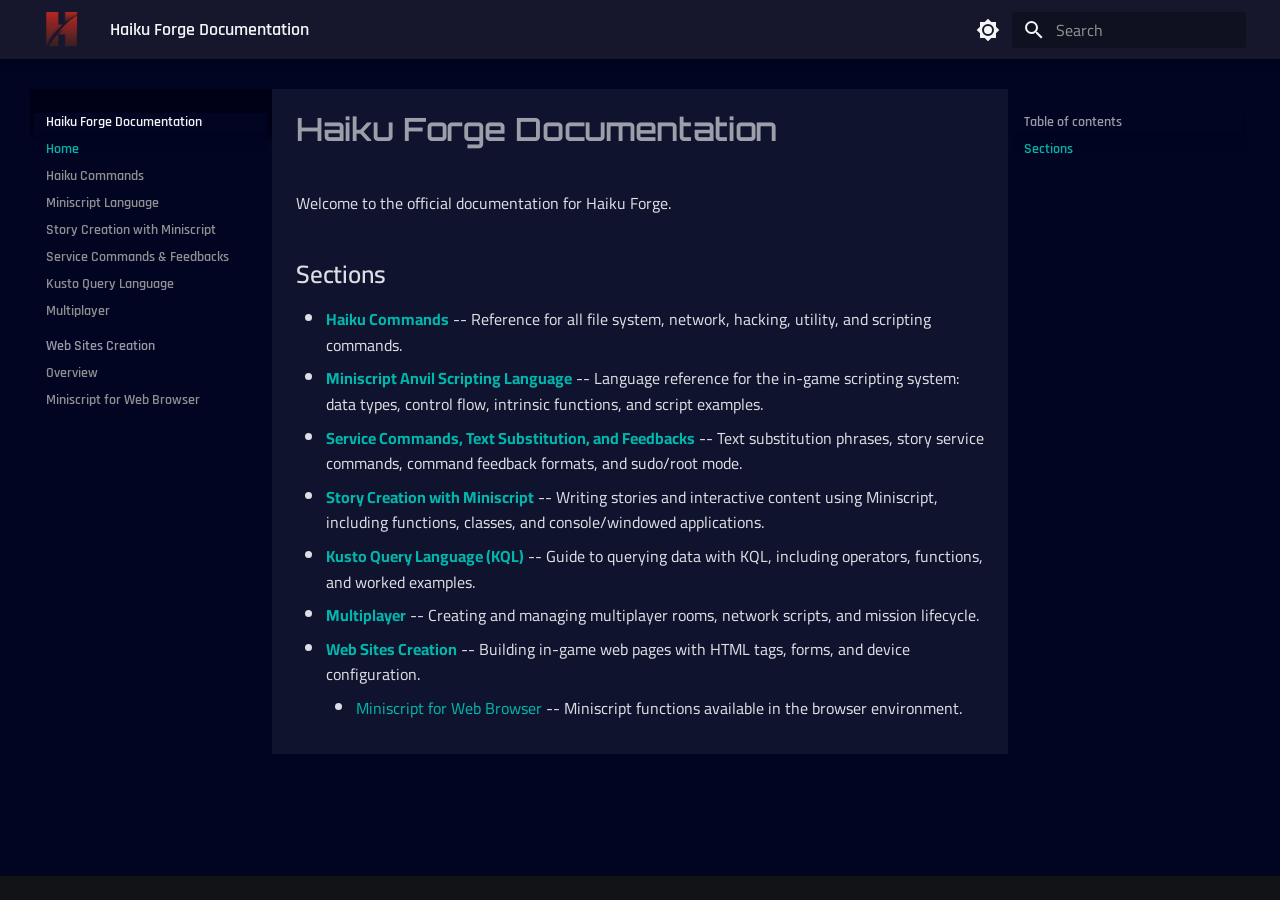
==== commit 8010f75d: "Deployed cd4799e with MkDocs version: 1.6.1" ====
--- a/index.html
+++ b/index.html
@@ -346,6 +346,87 @@
   
   
     <li class="md-nav__item">
+      <a href="miniscript-anvil-scripting-language/" class="md-nav__link">
+        
+  
+  
+  <span class="md-ellipsis">
+    
+  
+    Miniscript Language
+  
+
+    
+  </span>
+  
+  
+
+      </a>
+    </li>
+  
+
+    
+      
+      
+  
+  
+  
+  
+    <li class="md-nav__item">
+      <a href="story-creation-with-miniscript/" class="md-nav__link">
+        
+  
+  
+  <span class="md-ellipsis">
+    
+  
+    Story Creation with Miniscript
+  
+
+    
+  </span>
+  
+  
+
+      </a>
+    </li>
+  
+
+    
+      
+      
+  
+  
+  
+  
+    <li class="md-nav__item">
+      <a href="service-commands-and-feedbacks/" class="md-nav__link">
+        
+  
+  
+  <span class="md-ellipsis">
+    
+  
+    Service Commands & Feedbacks
+  
+
+    
+  </span>
+  
+  
+
+      </a>
+    </li>
+  
+
+    
+      
+      
+  
+  
+  
+  
+    <li class="md-nav__item">
       <a href="kusto-query-language/" class="md-nav__link">
         
   
@@ -399,60 +480,6 @@
   
   
   
-    <li class="md-nav__item">
-      <a href="story-creation-with-miniscript/" class="md-nav__link">
-        
-  
-  
-  <span class="md-ellipsis">
-    
-  
-    Story Creation with Miniscript
-  
-
-    
-  </span>
-  
-  
-
-      </a>
-    </li>
-  
-
-    
-      
-      
-  
-  
-  
-  
-    <li class="md-nav__item">
-      <a href="service-commands-and-feedbacks/" class="md-nav__link">
-        
-  
-  
-  <span class="md-ellipsis">
-    
-  
-    Service Commands & Feedbacks
-  
-
-    
-  </span>
-  
-  
-
-      </a>
-    </li>
-  
-
-    
-      
-      
-  
-  
-  
-  
     
     
     
@@ -469,10 +496,10 @@
         
           
         
-        <input class="md-nav__toggle md-toggle md-toggle--indeterminate" type="checkbox" id="__nav_7" >
-        
-          
-          <label class="md-nav__link" for="__nav_7" id="__nav_7_label" tabindex="">
+        <input class="md-nav__toggle md-toggle md-toggle--indeterminate" type="checkbox" id="__nav_8" >
+        
+          
+          <label class="md-nav__link" for="__nav_8" id="__nav_8_label" tabindex="">
             
   
   
@@ -490,8 +517,8 @@
             <span class="md-nav__icon md-icon"></span>
           </label>
         
-        <nav class="md-nav" data-md-level="1" aria-labelledby="__nav_7_label" aria-expanded="false">
-          <label class="md-nav__title" for="__nav_7">
+        <nav class="md-nav" data-md-level="1" aria-labelledby="__nav_8_label" aria-expanded="false">
+          <label class="md-nav__title" for="__nav_8">
             <span class="md-nav__icon md-icon"></span>
             
   
@@ -623,11 +650,11 @@
 <h2 id="sections">Sections<a class="headerlink" href="#sections" title="Permanent link">&para;</a></h2>
 <ul>
 <li><strong><a href="haiku-commands/">Haiku Commands</a></strong> -- Reference for all file system, network, hacking, utility, and scripting commands.</li>
-<li><strong><a href="kusto-query-language/">Kusto Query Language (KQL)</a></strong> -- Guide to querying data with KQL, including operators, functions, and worked examples.</li>
-<li><strong><a href="multiplayer/">Multiplayer</a></strong> -- Creating and managing multiplayer rooms, network scripts, and mission lifecycle.</li>
 <li><strong><a href="miniscript-anvil-scripting-language/">Miniscript Anvil Scripting Language</a></strong> -- Language reference for the in-game scripting system: data types, control flow, intrinsic functions, and script examples.</li>
 <li><strong><a href="service-commands-and-feedbacks/">Service Commands, Text Substitution, and Feedbacks</a></strong> -- Text substitution phrases, story service commands, command feedback formats, and sudo/root mode.</li>
 <li><strong><a href="story-creation-with-miniscript/">Story Creation with Miniscript</a></strong> -- Writing stories and interactive content using Miniscript, including functions, classes, and console/windowed applications.</li>
+<li><strong><a href="kusto-query-language/">Kusto Query Language (KQL)</a></strong> -- Guide to querying data with KQL, including operators, functions, and worked examples.</li>
+<li><strong><a href="multiplayer/">Multiplayer</a></strong> -- Creating and managing multiplayer rooms, network scripts, and mission lifecycle.</li>
 <li><strong><a href="web-sites-creation/">Web Sites Creation</a></strong> -- Building in-game web pages with HTML tags, forms, and device configuration.<ul>
 <li><a href="web-sites-creation/miniscript-for-web-browser/">Miniscript for Web Browser</a> -- Miniscript functions available in the browser environment.</li>
 </ul>
